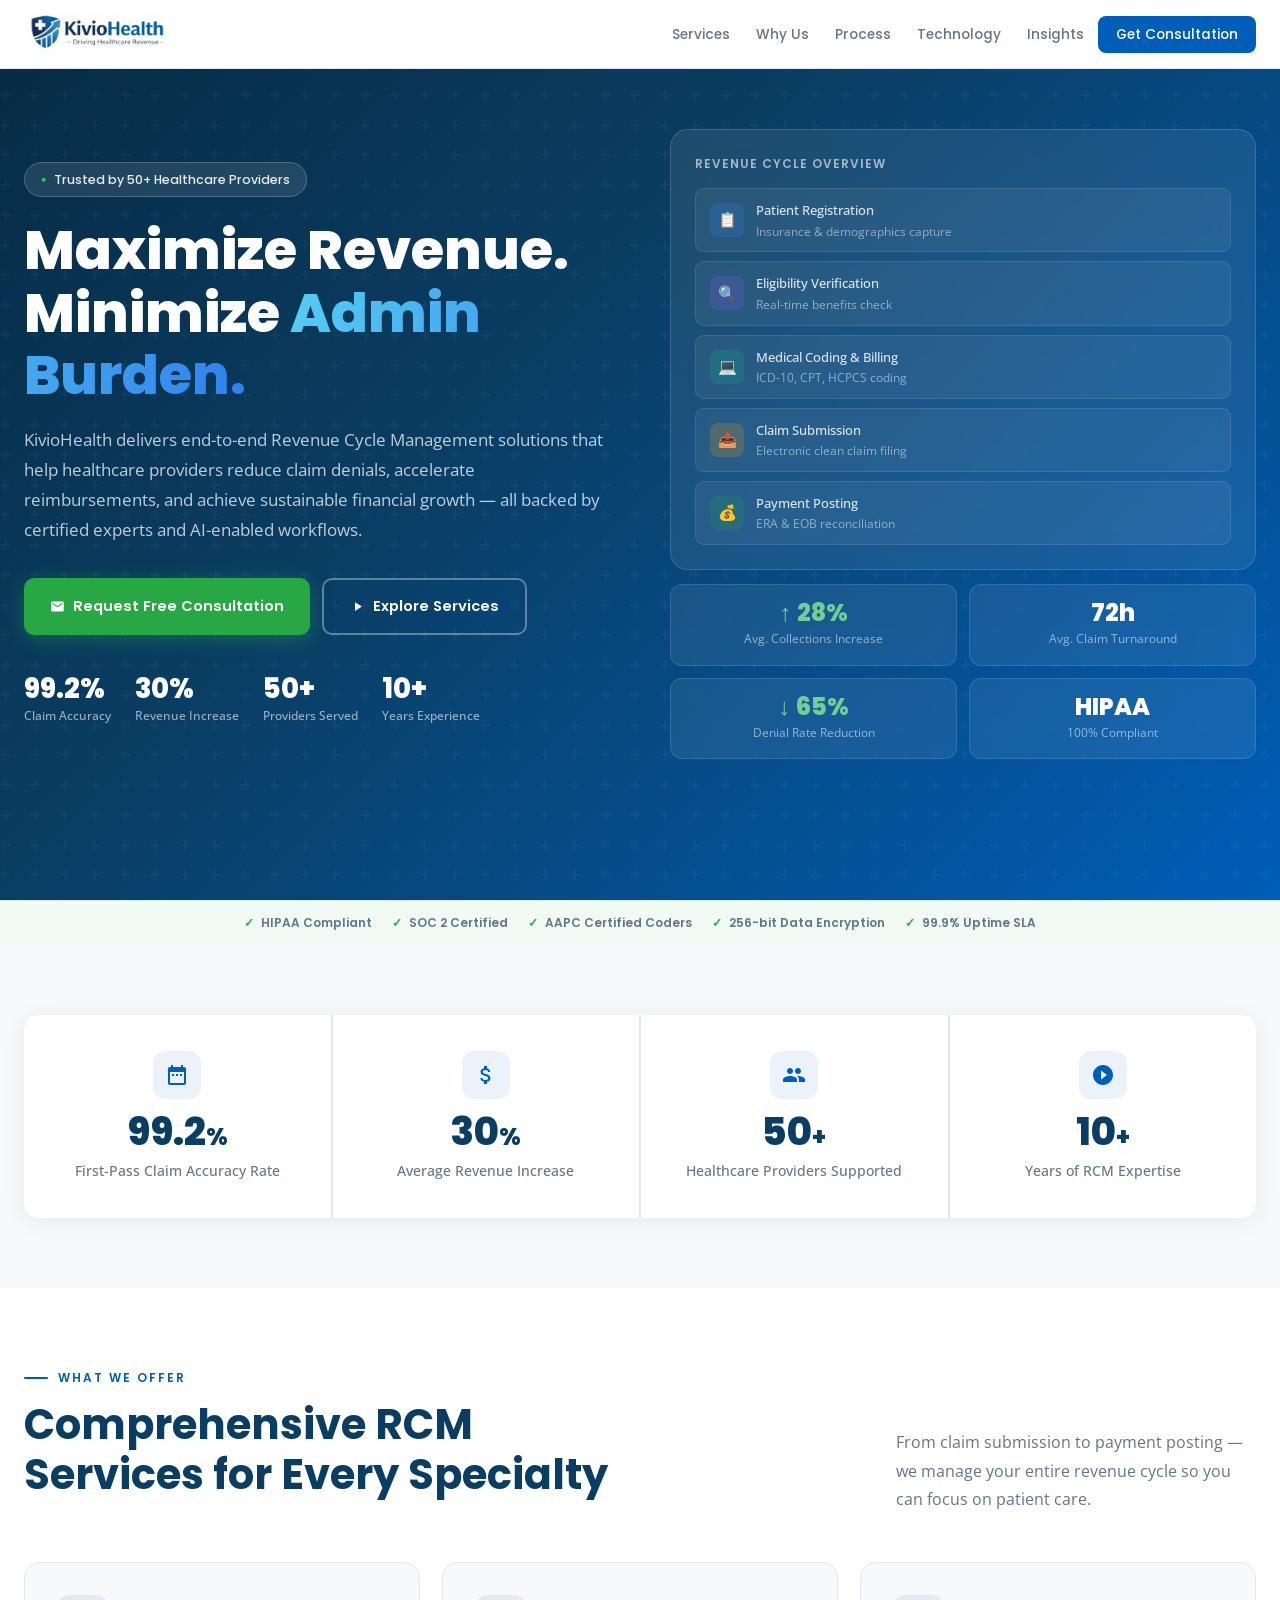
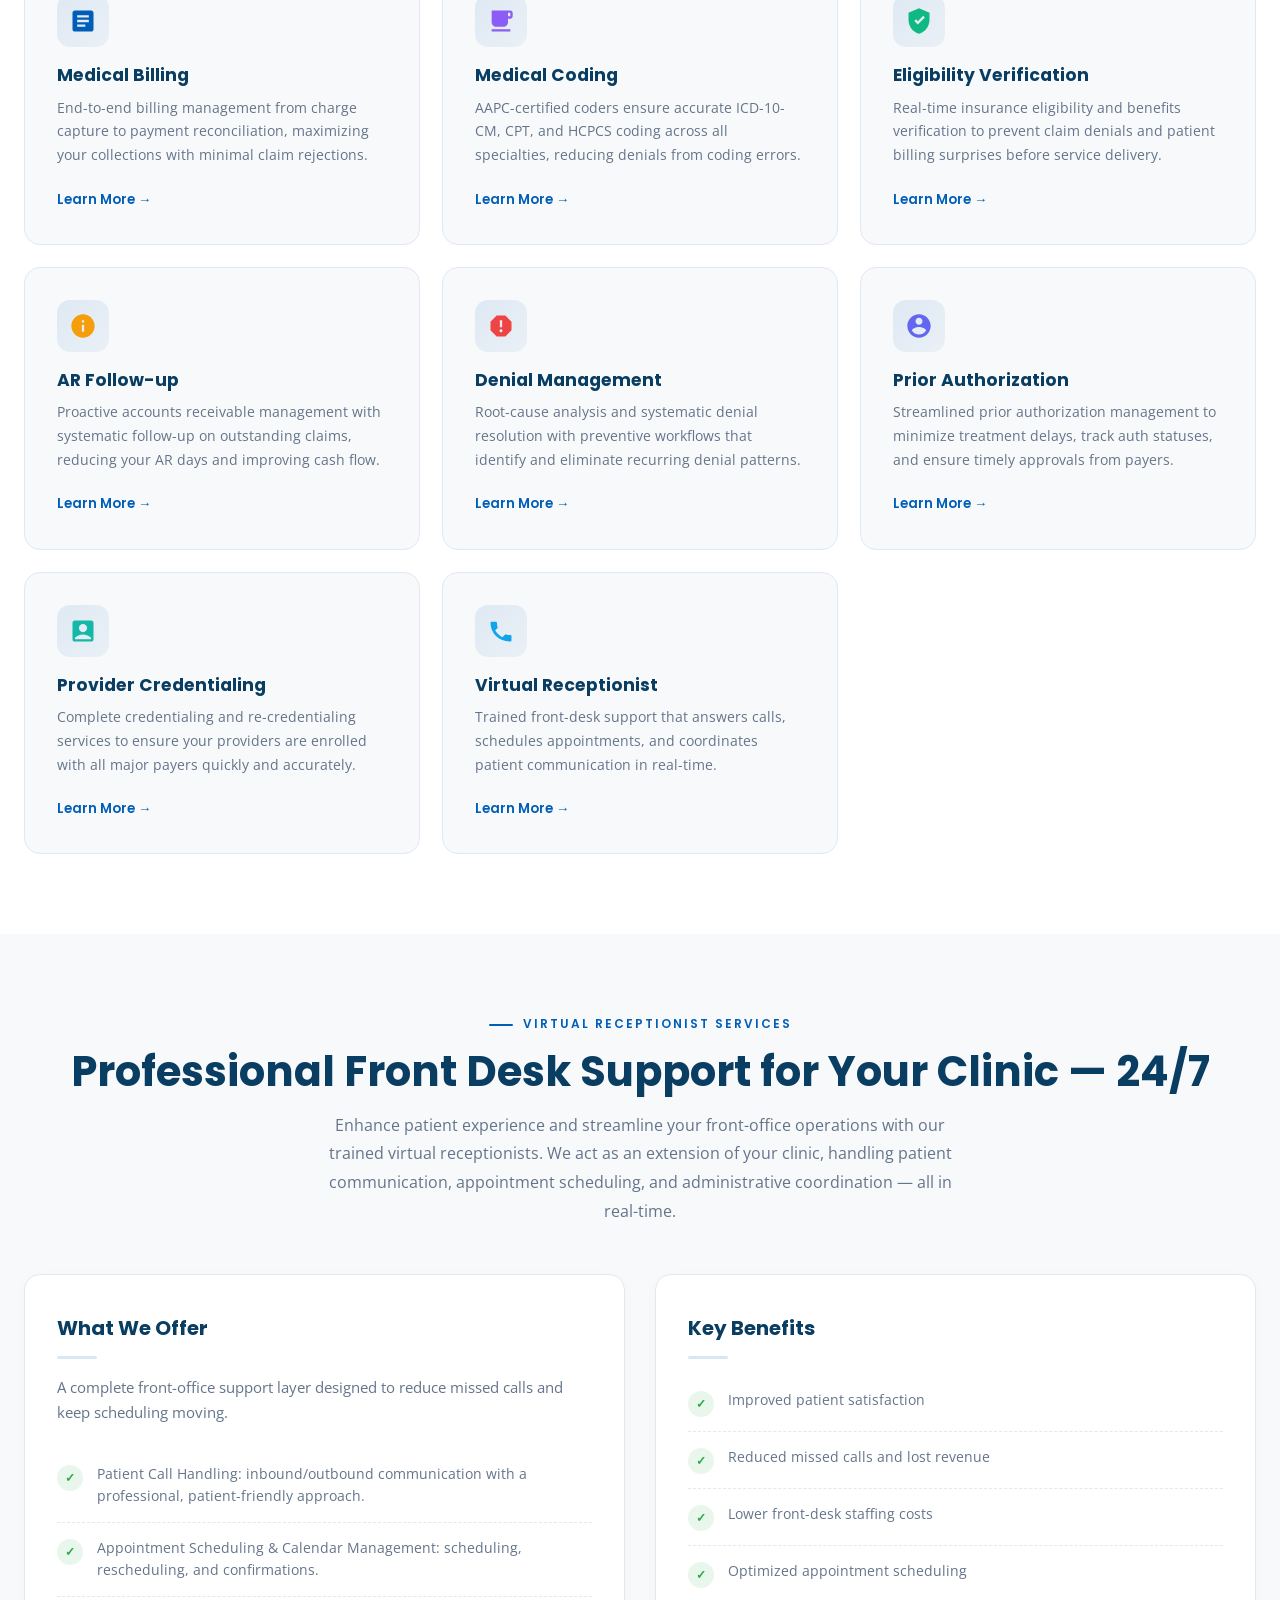
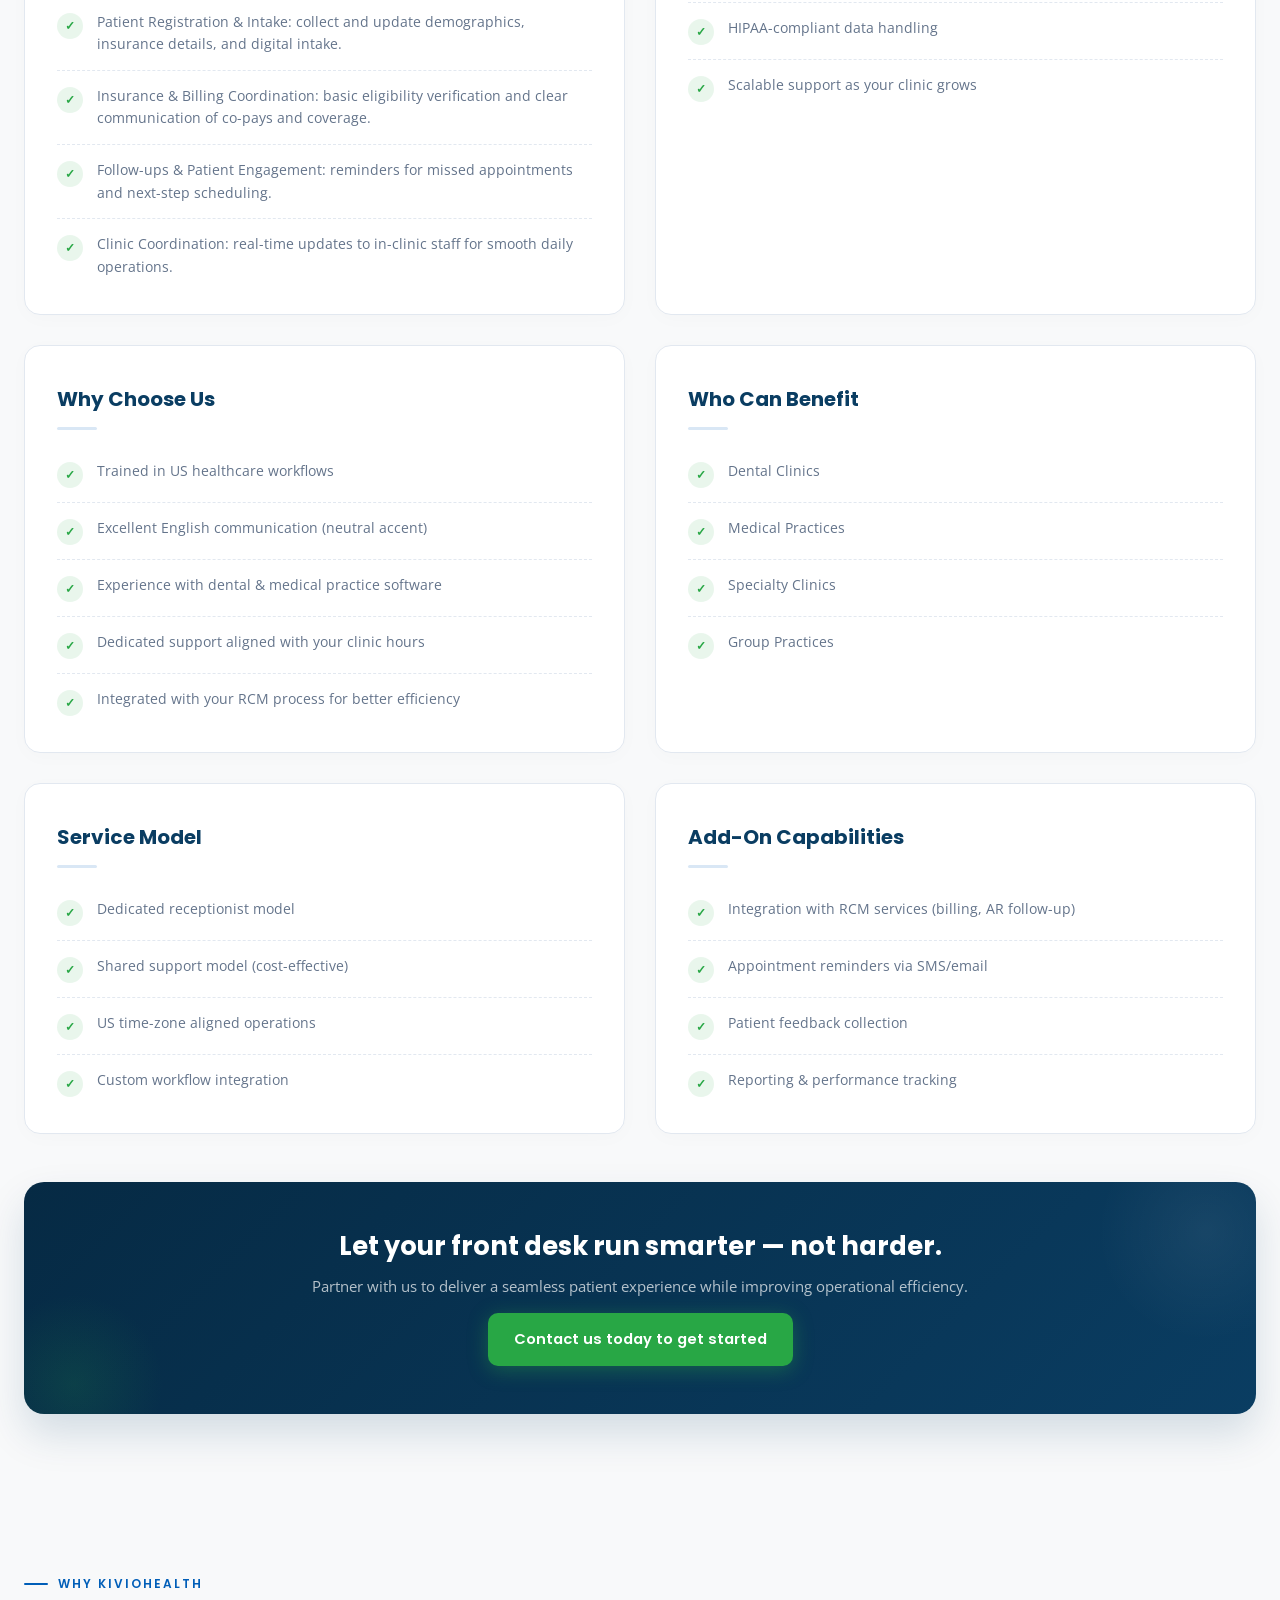
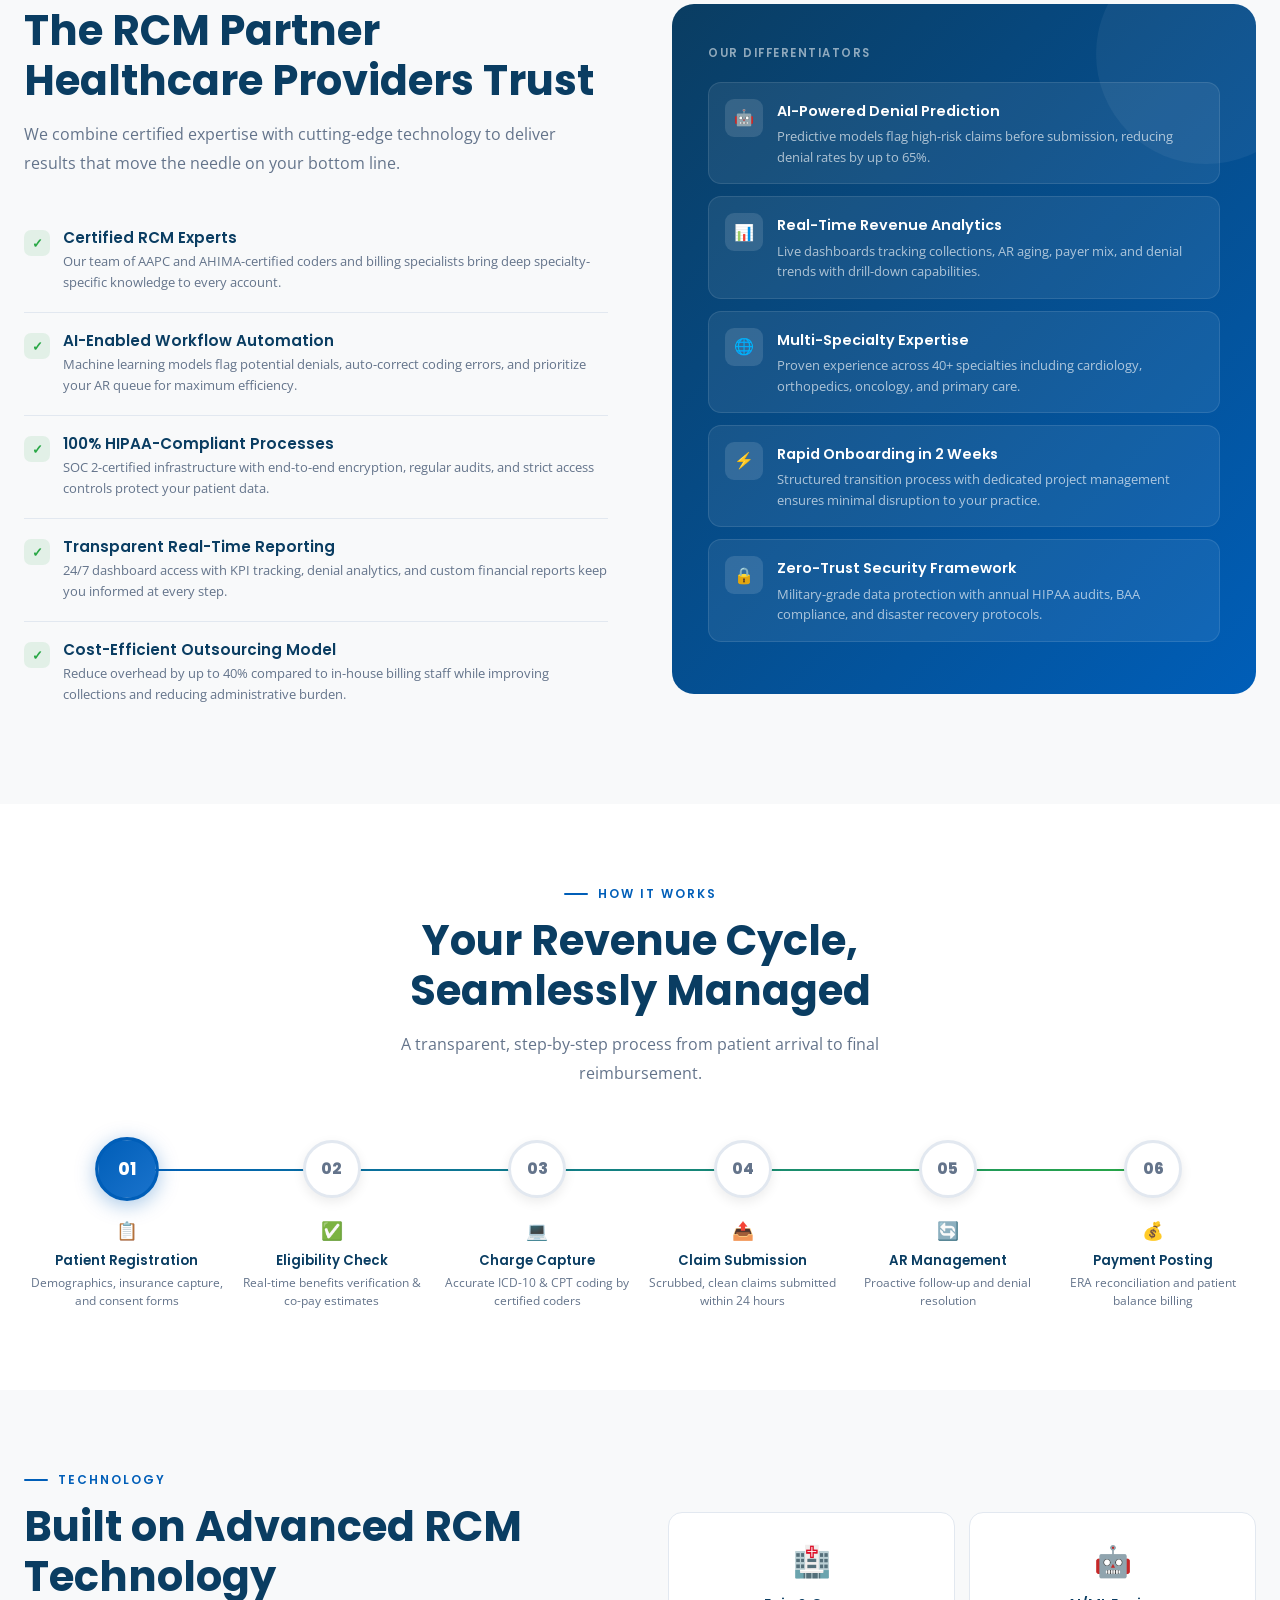
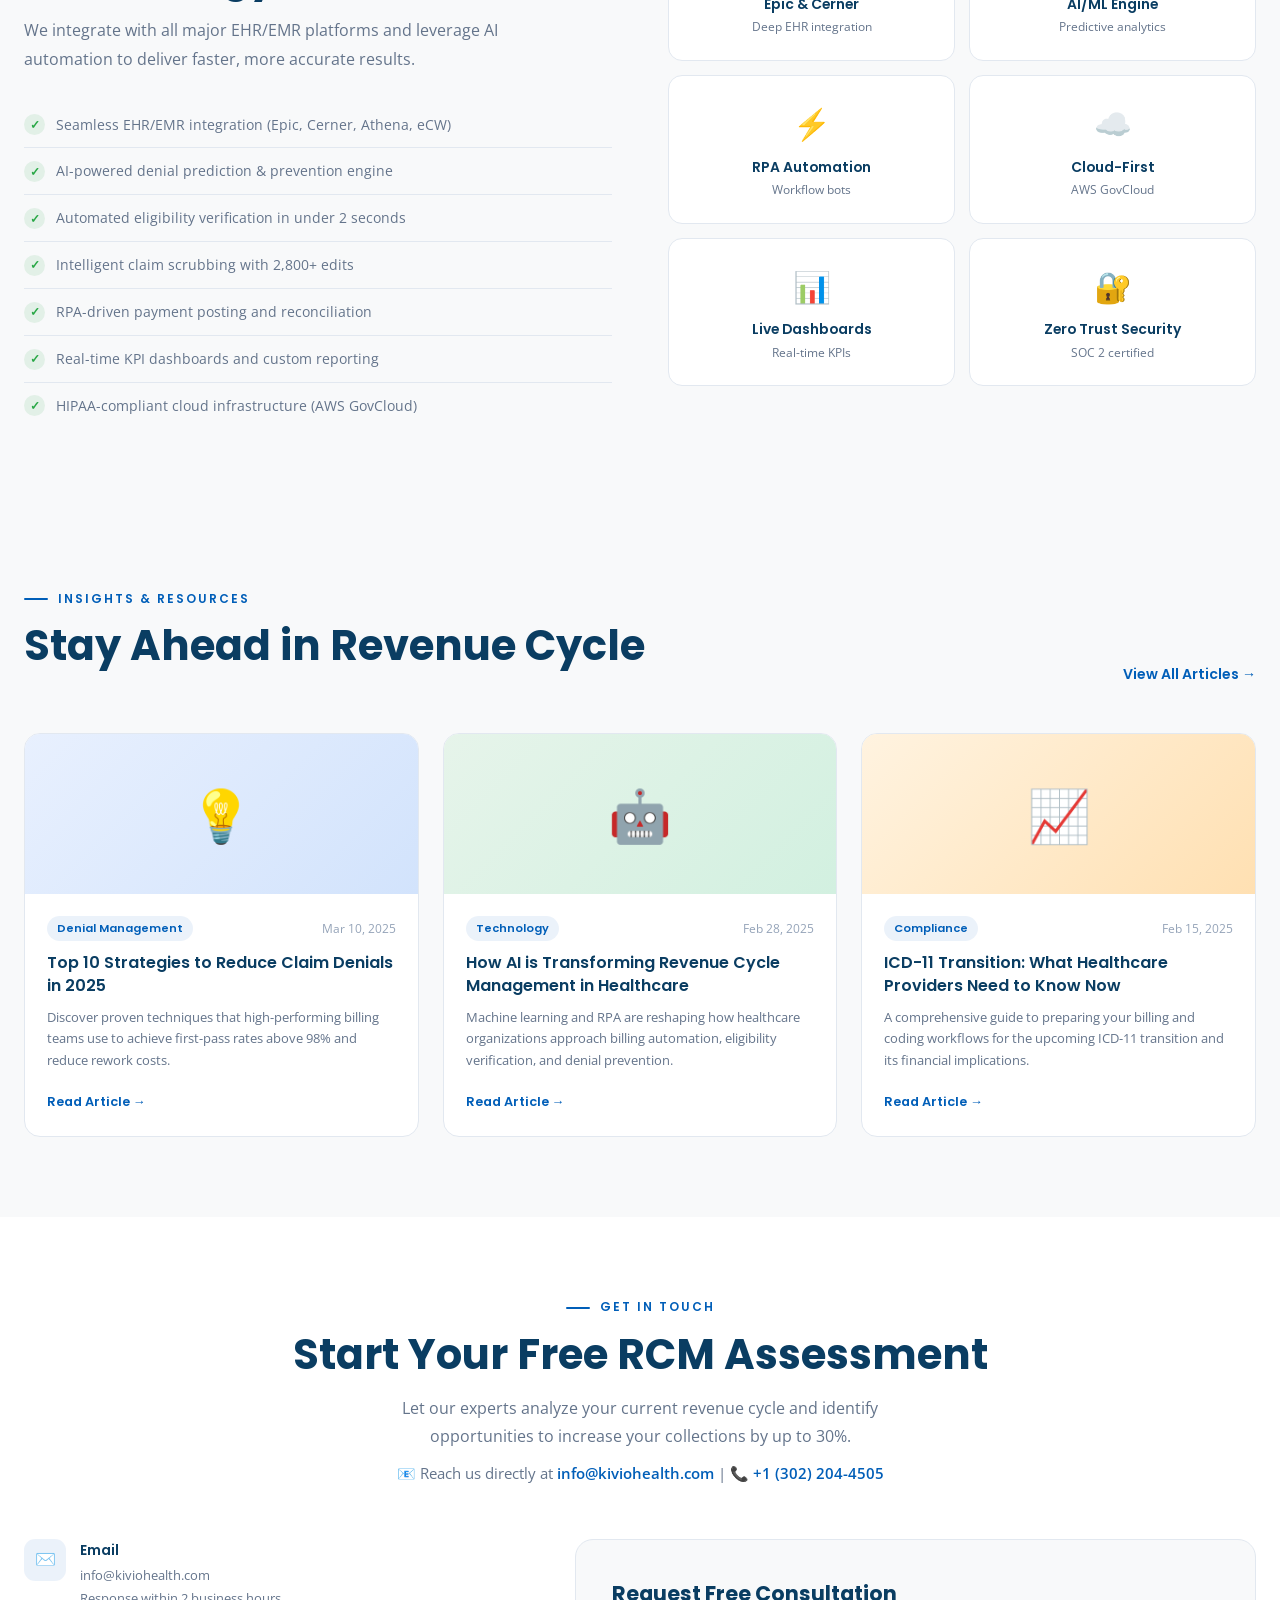
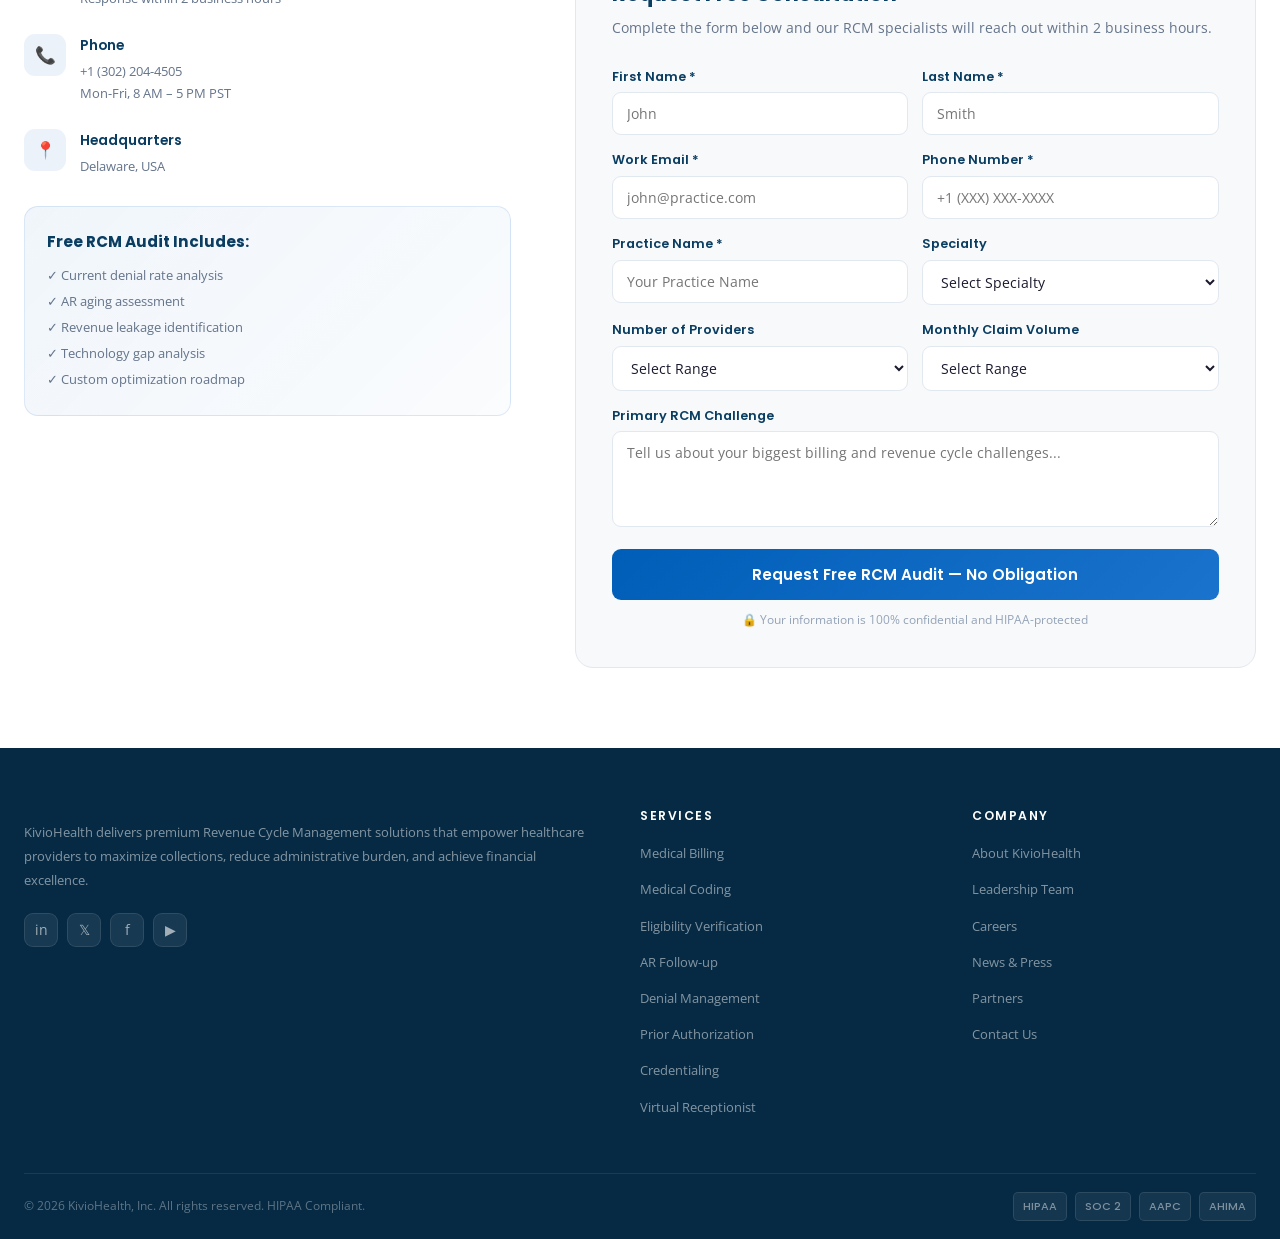
==== index.html @ ba4a99d9 "refactor: remove entire page content from index.html" ====
<!DOCTYPE html>
<html lang="en">

<head>
  <meta charset="UTF-8">
  <meta name="viewport" content="width=device-width, initial-scale=1.0">
  <title>KivioHealth — Revenue Cycle Management</title>
  <link
    href="https://fonts.googleapis.com/css2?family=Poppins:wght@300;400;500;600;700;800&family=Open+Sans:wght@300;400;500;600&display=swap"
    rel="stylesheet">
  <link rel="stylesheet" href="styles.css">


</head>

<body>


  <nav class="navbar" id="navbar" style="background-color: white;">
    <div class="nav-inner" style="background-color: white;">
      <a href="#hero" class="nav-logo">
        <span class="brand-logo-wrap">
          <img class="brand-logo" src="assets/image.png" alt="KivioHealth">
        </span>
      </a>
      <ul class="nav-links">
        <li><a href="#services">Services</a></li>
        <li><a href="#why">Why Us</a></li>
        <li><a href="#process">Process</a></li>
        <li><a href="#technology">Technology</a></li>
        <li><a href="#insights">Insights</a></li>
        <li><a href="#contact" class="nav-cta">Get Consultation</a></li>
      </ul>
      <button class="hamburger" id="hamburger" aria-label="Open menu"><span></span><span></span><span></span></button>
    </div>
  </nav>

  <!-- MOBILE NAV DRAWER -->
  <div class="mobile-nav" id="mobileNav">
    <a href="#services" onclick="closeMobileNav()">Services</a>
    <a href="#why" onclick="closeMobileNav()">Why Us</a>
    <a href="#process" onclick="closeMobileNav()">Process</a>
    <a href="#technology" onclick="closeMobileNav()">Technology</a>
    <a href="#insights" onclick="closeMobileNav()">Insights</a>
    <a href="#contact" class="mob-cta" onclick="closeMobileNav()">Get Free Consultation</a>
  </div>

  <!-- HERO -->
  <section class="hero" id="hero">
    <div class="hero-inner">
      <div class="hero-content">
        <div class="hero-badge">Trusted by 50+ Healthcare Providers</div>
        <h1>Maximize Revenue.<br>Minimize <span class="highlight">Admin Burden.</span></h1>
        <p class="hero-desc">KivioHealth delivers end-to-end Revenue Cycle Management solutions that help healthcare
          providers reduce claim denials, accelerate reimbursements, and achieve sustainable financial growth — all
          backed by certified experts and AI-enabled workflows.</p>
        <div class="hero-btns">
          <a href="#contact" class="btn-primary">
            <svg width="15" height="15" fill="white" viewBox="0 0 24 24">
              <path
                d="M20 4H4c-1.1 0-2 .9-2 2v12c0 1.1.9 2 2 2h16c1.1 0 2-.9 2-2V6c0-1.1-.9-2-2-2zm0 4l-8 5-8-5V6l8 5 8-5v2z" />
            </svg>
            Request Free Consultation
          </a>
          <a href="#services" class="btn-outline">
            <svg width="15" height="15" fill="white" viewBox="0 0 24 24">
              <path d="M8 5v14l11-7z" />
            </svg>
            Explore Services
          </a>
        </div>
        <div class="hero-stats">
          <div class="hero-stat">
            <div class="hero-stat-num">99.2%</div>
            <div class="hero-stat-label">Claim Accuracy</div>
          </div>
          <div class="hero-stat">
            <div class="hero-stat-num">30%</div>
            <div class="hero-stat-label">Revenue Increase</div>
          </div>
          <div class="hero-stat">
            <div class="hero-stat-num">50+</div>
            <div class="hero-stat-label">Providers Served</div>
          </div>
          <div class="hero-stat">
            <div class="hero-stat-num">10+</div>
            <div class="hero-stat-label">Years Experience</div>
          </div>
        </div>
      </div>
      <div class="hero-visual">
        <div class="hero-card">
          <div class="hero-card-title">Revenue Cycle Overview</div>
          <div class="rcm-steps">
            <div class="rcm-step">
              <div class="rcm-step-icon" style="background:rgba(59,130,246,.2)">📋</div>
              <div>
                <div class="rcm-step-text">Patient Registration</div>
                <div class="rcm-step-sub">Insurance & demographics capture</div>
              </div>
            </div>
            <div class="rcm-step">
              <div class="rcm-step-icon" style="background:rgba(139,92,246,.2)">🔍</div>
              <div>
                <div class="rcm-step-text">Eligibility Verification</div>
                <div class="rcm-step-sub">Real-time benefits check</div>
              </div>
            </div>
            <div class="rcm-step">
              <div class="rcm-step-icon" style="background:rgba(16,185,129,.2)">💻</div>
              <div>
                <div class="rcm-step-text">Medical Coding & Billing</div>
                <div class="rcm-step-sub">ICD-10, CPT, HCPCS coding</div>
              </div>
            </div>
            <div class="rcm-step">
              <div class="rcm-step-icon" style="background:rgba(245,158,11,.2)">📤</div>
              <div>
                <div class="rcm-step-text">Claim Submission</div>
                <div class="rcm-step-sub">Electronic clean claim filing</div>
              </div>
            </div>
            <div class="rcm-step">
              <div class="rcm-step-icon" style="background:rgba(40,167,69,.2)">💰</div>
              <div>
                <div class="rcm-step-text">Payment Posting</div>
                <div class="rcm-step-sub">ERA & EOB reconciliation</div>
              </div>
            </div>
          </div>
        </div>
        <div class="hero-metric-cards">
          <div class="hero-metric">
            <div class="hero-metric-val green">↑ 28%</div>
            <div class="hero-metric-label">Avg. Collections Increase</div>
          </div>
          <div class="hero-metric">
            <div class="hero-metric-val">72h</div>
            <div class="hero-metric-label">Avg. Claim Turnaround</div>
          </div>
          <div class="hero-metric">
            <div class="hero-metric-val green">↓ 65%</div>
            <div class="hero-metric-label">Denial Rate Reduction</div>
          </div>
          <div class="hero-metric">
            <div class="hero-metric-val">HIPAA</div>
            <div class="hero-metric-label">100% Compliant</div>
          </div>
        </div>
      </div>
    </div>
  </section>

  <!-- HIPAA BANNER -->
  <div class="hipaa-banner">
    <div class="hipaa-inner">
      <div class="hipaa-badge"><span>✓</span> HIPAA Compliant</div>
      <div class="hipaa-badge"><span>✓</span> SOC 2 Certified</div>
      <div class="hipaa-badge"><span>✓</span> AAPC Certified Coders</div>
      <div class="hipaa-badge"><span>✓</span> 256-bit Data Encryption</div>
      <div class="hipaa-badge"><span>✓</span> 99.9% Uptime SLA</div>
    </div>
  </div>

  <!-- TRUST STATS -->
  <section class="trust-section">
    <div class="container">
      <div class="trust-grid reveal">
        <div class="trust-item">
          <div class="trust-icon"><svg width="24" height="24" fill="currentColor" viewBox="0 0 24 24">
              <path
                d="M9 11H7v2h2v-2zm4 0h-2v2h2v-2zm4 0h-2v2h2v-2zm2-7h-1V2h-2v2H8V2H6v2H5c-1.11 0-1.99.9-1.99 2L3 20c0 1.1.89 2 2 2h14c1.1 0 2-.9 2-2V6c0-1.1-.9-2-2-2zm0 16H5V9h14v11z" />
            </svg></div>
          <div class="trust-num">99.2<span>%</span></div>
          <div class="trust-label">First-Pass Claim Accuracy Rate</div>
        </div>
        <div class="trust-item">
          <div class="trust-icon"><svg width="24" height="24" fill="currentColor" viewBox="0 0 24 24">
              <path
                d="M11.8 10.9c-2.27-.59-3-1.2-3-2.15 0-1.09 1.01-1.85 2.7-1.85 1.78 0 2.44.85 2.5 2.1h2.21c-.07-1.72-1.12-3.3-3.21-3.81V3h-3v2.16c-1.94.42-3.5 1.68-3.5 3.61 0 2.31 1.91 3.46 4.7 4.13 2.5.6 3 1.48 3 2.41 0 .69-.49 1.79-2.7 1.79-2.06 0-2.87-.92-2.98-2.1h-2.2c.12 2.19 1.76 3.42 3.68 3.83V21h3v-2.15c1.95-.37 3.5-1.5 3.5-3.55 0-2.84-2.43-3.81-4.7-4.4z" />
            </svg></div>
          <div class="trust-num">30<span>%</span></div>
          <div class="trust-label">Average Revenue Increase</div>
        </div>
        <div class="trust-item">
          <div class="trust-icon"><svg width="24" height="24" fill="currentColor" viewBox="0 0 24 24">
              <path
                d="M16 11c1.66 0 2.99-1.34 2.99-3S17.66 5 16 5c-1.66 0-3 1.34-3 3s1.34 3 3 3zm-8 0c1.66 0 2.99-1.34 2.99-3S9.66 5 8 5C6.34 5 5 6.34 5 8s1.34 3 3 3zm0 2c-2.33 0-7 1.17-7 3.5V19h14v-2.5c0-2.33-4.67-3.5-7-3.5zm8 0c-.29 0-.62.02-.97.05 1.16.84 1.97 1.97 1.97 3.45V19h6v-2.5c0-2.33-4.67-3.5-7-3.5z" />
            </svg></div>
          <div class="trust-num">50<span>+</span></div>
          <div class="trust-label">Healthcare Providers Supported</div>
        </div>
        <div class="trust-item">
          <div class="trust-icon"><svg width="24" height="24" fill="currentColor" viewBox="0 0 24 24">
              <path d="M12 2C6.48 2 2 6.48 2 12s4.48 10 10 10 10-4.48 10-10S17.52 2 12 2zm-2 14.5v-9l6 4.5-6 4.5z" />
            </svg></div>
          <div class="trust-num">10<span>+</span></div>
          <div class="trust-label">Years of RCM Expertise</div>
        </div>
      </div>
    </div>
  </section>

  <!-- SERVICES -->
  <section class="services-section" id="services">
    <div class="container">
      <div class="services-header">
        <div>
          <div class="section-label">What We Offer</div>
          <h2 class="section-title reveal">Comprehensive RCM<br>Services for Every Specialty</h2>
        </div>
        <p class="section-subtitle reveal" style="max-width:360px">From claim submission to payment posting — we manage
          your entire revenue cycle so you can focus on patient care.</p>
      </div>
      <div class="services-grid">
        <div class="service-card reveal">
          <div class="service-card-icon"><svg width="28" height="28" fill="#005EB8" viewBox="0 0 24 24">
              <path
                d="M19 3H5c-1.1 0-2 .9-2 2v14c0 1.1.9 2 2 2h14c1.1 0 2-.9 2-2V5c0-1.1-.9-2-2-2zm-5 14H7v-2h7v2zm3-4H7v-2h10v2zm0-4H7V7h10v2z" />
            </svg></div>
          <h3>Medical Billing</h3>
          <p>End-to-end billing management from charge capture to payment reconciliation, maximizing your collections
            with minimal claim rejections.</p><a href="#contact" class="service-link">Learn More →</a>
        </div>
        <div class="service-card reveal">
          <div class="service-card-icon"><svg width="28" height="28" fill="#8b5cf6" viewBox="0 0 24 24">
              <path
                d="M20 3H4v10c0 2.21 1.79 4 4 4h6c2.21 0 4-1.79 4-4v-3h2c1.11 0 2-.89 2-2V5c0-1.11-.89-2-2-2zm0 5h-2V5h2v3zM4 19h16v2H4z" />
            </svg></div>
          <h3>Medical Coding</h3>
          <p>AAPC-certified coders ensure accurate ICD-10-CM, CPT, and HCPCS coding across all specialties, reducing
            denials from coding errors.</p><a href="#contact" class="service-link">Learn More →</a>
        </div>
        <div class="service-card reveal">
          <div class="service-card-icon"><svg width="28" height="28" fill="#10b981" viewBox="0 0 24 24">
              <path
                d="M12 1L3 5v6c0 5.55 3.84 10.74 9 12 5.16-1.26 9-6.45 9-12V5l-9-4zm-1 14l-3-3 1.41-1.41L11 12.17l4.59-4.58L17 9l-6 6z" />
            </svg></div>
          <h3>Eligibility Verification</h3>
          <p>Real-time insurance eligibility and benefits verification to prevent claim denials and patient billing
            surprises before service delivery.</p><a href="#contact" class="service-link">Learn More →</a>
        </div>
        <div class="service-card reveal">
          <div class="service-card-icon"><svg width="28" height="28" fill="#f59e0b" viewBox="0 0 24 24">
              <path
                d="M12 2C6.48 2 2 6.48 2 12s4.48 10 10 10 10-4.48 10-10S17.52 2 12 2zm1 15h-2v-6h2v6zm0-8h-2V7h2v2z" />
            </svg></div>
          <h3>AR Follow-up</h3>
          <p>Proactive accounts receivable management with systematic follow-up on outstanding claims, reducing your AR
            days and improving cash flow.</p><a href="#contact" class="service-link">Learn More →</a>
        </div>
        <div class="service-card reveal">
          <div class="service-card-icon"><svg width="28" height="28" fill="#ef4444" viewBox="0 0 24 24">
              <path
                d="M15.73 3H8.27L3 8.27v7.46L8.27 21h7.46L21 15.73V8.27L15.73 3zM12 17.3c-.72 0-1.3-.58-1.3-1.3s.58-1.3 1.3-1.3 1.3.58 1.3 1.3-.58 1.3-1.3 1.3zm1-4.3h-2V7h2v6z" />
            </svg></div>
          <h3>Denial Management</h3>
          <p>Root-cause analysis and systematic denial resolution with preventive workflows that identify and eliminate
            recurring denial patterns.</p><a href="#contact" class="service-link">Learn More →</a>
        </div>
        <div class="service-card reveal">
          <div class="service-card-icon"><svg width="28" height="28" fill="#6366f1" viewBox="0 0 24 24">
              <path
                d="M12 2C6.48 2 2 6.48 2 12s4.48 10 10 10 10-4.48 10-10S17.52 2 12 2zm0 3c1.66 0 3 1.34 3 3s-1.34 3-3 3-3-1.34-3-3 1.34-3 3-3zm0 14.2c-2.5 0-4.71-1.28-6-3.22.03-1.99 4-3.08 6-3.08 1.99 0 5.97 1.09 6 3.08-1.29 1.94-3.5 3.22-6 3.22z" />
            </svg></div>
          <h3>Prior Authorization</h3>
          <p>Streamlined prior authorization management to minimize treatment delays, track auth statuses, and ensure
            timely approvals from payers.</p><a href="#contact" class="service-link">Learn More →</a>
        </div>
        <div class="service-card reveal">
          <div class="service-card-icon"><svg width="28" height="28" fill="#14b8a6" viewBox="0 0 24 24">
              <path
                d="M19 3H5c-1.1 0-2 .9-2 2v14c0 1.1.9 2 2 2h14c1.1 0 2-.9 2-2V5c0-1.1-.9-2-2-2zm-7 3c1.93 0 3.5 1.57 3.5 3.5S13.93 13 12 13s-3.5-1.57-3.5-3.5S10.07 6 12 6zm7 13H5v-.23c0-.62.28-1.2.76-1.58C7.47 15.82 9.64 15 12 15s4.53.82 6.24 2.19c.48.38.76.97.76 1.58V19z" />
            </svg></div>
          <h3>Provider Credentialing</h3>
          <p>Complete credentialing and re-credentialing services to ensure your providers are enrolled with all major
            payers quickly and accurately.</p><a href="#contact" class="service-link">Learn More →</a>
        </div>
        <div class="service-card reveal">
          <div class="service-card-icon"><svg width="28" height="28" fill="#0ea5e9" viewBox="0 0 24 24">
              <path
                d="M6.62 10.79a15.05 15.05 0 0 0 6.59 6.59l2.2-2.2a1 1 0 0 1 1-.24c1.12.37 2.33.57 3.59.57a1 1 0 0 1 1 1V20a1 1 0 0 1-1 1C10.07 21 3 13.93 3 5a1 1 0 0 1 1-1h3.5a1 1 0 0 1 1 1c0 1.26.2 2.47.57 3.59a1 1 0 0 1-.25 1l-2.2 2.2z" />
            </svg></div>
          <h3>Virtual Receptionist</h3>
          <p>Trained front-desk support that answers calls, schedules appointments, and coordinates patient
            communication in real-time.</p><a href="#virtual-receptionist" class="service-link">Learn More →</a>
        </div>
      </div>
    </div>
  </section>

  <!-- VIRTUAL RECEPTIONIST -->
  <section class="rx-section" id="virtual-receptionist">
    <div class="container">
      <div class="rx-header">
        <div class="section-label reveal">Virtual Receptionist Services</div>
        <h2 class="section-title reveal">Professional Front Desk Support for Your Clinic — 24/7</h2>
        <p class="section-subtitle reveal" style="max-width:640px;margin-bottom:34px">Enhance patient experience and
          streamline your front-office operations with our trained virtual receptionists. We act as an extension of your
          clinic, handling patient communication, appointment scheduling, and administrative coordination — all in
          real-time.</p>
      </div>

      <div class="rx-grid">
        <div class="rx-card reveal">
          <div class="rx-card-title">What We Offer</div>
          <div class="rx-subtle">A complete front-office support layer designed to reduce missed calls and keep
            scheduling moving.</div>
          <ul class="rx-list">
            <li><span class="rx-check">✓</span><span>Patient Call Handling: inbound/outbound communication with a
                professional, patient-friendly approach.</span></li>
            <li><span class="rx-check">✓</span><span>Appointment Scheduling &amp; Calendar Management: scheduling,
                rescheduling, and confirmations.</span></li>
            <li><span class="rx-check">✓</span><span>Patient Registration &amp; Intake: collect and update demographics,
                insurance details, and digital intake.</span></li>
            <li><span class="rx-check">✓</span><span>Insurance &amp; Billing Coordination: basic eligibility
                verification and clear communication of co-pays and coverage.</span></li>
            <li><span class="rx-check">✓</span><span>Follow-ups &amp; Patient Engagement: reminders for missed
                appointments and next-step scheduling.</span></li>
            <li><span class="rx-check">✓</span><span>Clinic Coordination: real-time updates to in-clinic staff for
                smooth daily operations.</span></li>
          </ul>
        </div>

        <div class="rx-card reveal">
          <div class="rx-card-title">Key Benefits</div>
          <ul class="rx-list">
            <li><span class="rx-check">✓</span><span>Improved patient satisfaction</span></li>
            <li><span class="rx-check">✓</span><span>Reduced missed calls and lost revenue</span></li>
            <li><span class="rx-check">✓</span><span>Lower front-desk staffing costs</span></li>
            <li><span class="rx-check">✓</span><span>Optimized appointment scheduling</span></li>
            <li><span class="rx-check">✓</span><span>HIPAA-compliant data handling</span></li>
            <li><span class="rx-check">✓</span><span>Scalable support as your clinic grows</span></li>
          </ul>
        </div>
      </div>

      <div class="rx-grid rx-grid-2">
        <div class="rx-card reveal">
          <div class="rx-card-title">Why Choose Us</div>
          <ul class="rx-list">
            <li><span class="rx-check">✓</span><span>Trained in US healthcare workflows</span></li>
            <li><span class="rx-check">✓</span><span>Excellent English communication (neutral accent)</span></li>
            <li><span class="rx-check">✓</span><span>Experience with dental &amp; medical practice software</span></li>
            <li><span class="rx-check">✓</span><span>Dedicated support aligned with your clinic hours</span></li>
            <li><span class="rx-check">✓</span><span>Integrated with your RCM process for better efficiency</span></li>
          </ul>
        </div>

        <div class="rx-card reveal">
          <div class="rx-card-title">Who Can Benefit</div>
          <ul class="rx-list">
            <li><span class="rx-check">✓</span><span>Dental Clinics</span></li>
            <li><span class="rx-check">✓</span><span>Medical Practices</span></li>
            <li><span class="rx-check">✓</span><span>Specialty Clinics</span></li>
            <li><span class="rx-check">✓</span><span>Group Practices</span></li>
          </ul>
        </div>
      </div>

      <div class="rx-grid rx-grid-2">
        <div class="rx-card reveal">
          <div class="rx-card-title">Service Model</div>
          <ul class="rx-list">
            <li><span class="rx-check">✓</span><span>Dedicated receptionist model</span></li>
            <li><span class="rx-check">✓</span><span>Shared support model (cost-effective)</span></li>
            <li><span class="rx-check">✓</span><span>US time-zone aligned operations</span></li>
            <li><span class="rx-check">✓</span><span>Custom workflow integration</span></li>
          </ul>
        </div>

        <div class="rx-card reveal">
          <div class="rx-card-title">Add-On Capabilities</div>
          <ul class="rx-list">
            <li><span class="rx-check">✓</span><span>Integration with RCM services (billing, AR follow-up)</span></li>
            <li><span class="rx-check">✓</span><span>Appointment reminders via SMS/email</span></li>
            <li><span class="rx-check">✓</span><span>Patient feedback collection</span></li>
            <li><span class="rx-check">✓</span><span>Reporting &amp; performance tracking</span></li>
          </ul>
        </div>
      </div>

      <div class="rx-cta reveal">
        <h3>Let your front desk run smarter — not harder.</h3>
        <p class="rx-subtle" style="margin:0 auto;max-width:720px">Partner with us to deliver a seamless patient
          experience while improving operational efficiency.</p>
        <a href="#contact" class="btn-primary" style="margin-top:14px">Contact us today to get started</a>
      </div>
    </div>
  </section>

  <!-- WHY CHOOSE -->
  <section class="why-section" id="why">
    <div class="container">
      <div class="why-grid">
        <div>
          <div class="section-label reveal">Why KivioHealth</div>
          <h2 class="section-title reveal">The RCM Partner Healthcare Providers Trust</h2>
          <p class="section-subtitle reveal" style="margin-bottom:32px">We combine certified expertise with cutting-edge
            technology to deliver results that move the needle on your bottom line.</p>
          <ul class="why-points">
            <li class="why-point reveal">
              <div class="why-point-check">✓</div>
              <div>
                <h4>Certified RCM Experts</h4>
                <p>Our team of AAPC and AHIMA-certified coders and billing specialists bring deep specialty-specific
                  knowledge to every account.</p>
              </div>
            </li>
            <li class="why-point reveal">
              <div class="why-point-check">✓</div>
              <div>
                <h4>AI-Enabled Workflow Automation</h4>
                <p>Machine learning models flag potential denials, auto-correct coding errors, and prioritize your AR
                  queue for maximum efficiency.</p>
              </div>
            </li>
            <li class="why-point reveal">
              <div class="why-point-check">✓</div>
              <div>
                <h4>100% HIPAA-Compliant Processes</h4>
                <p>SOC 2-certified infrastructure with end-to-end encryption, regular audits, and strict access controls
                  protect your patient data.</p>
              </div>
            </li>
            <li class="why-point reveal">
              <div class="why-point-check">✓</div>
              <div>
                <h4>Transparent Real-Time Reporting</h4>
                <p>24/7 dashboard access with KPI tracking, denial analytics, and custom financial reports keep you
                  informed at every step.</p>
              </div>
            </li>
            <li class="why-point reveal">
              <div class="why-point-check">✓</div>
              <div>
                <h4>Cost-Efficient Outsourcing Model</h4>
                <p>Reduce overhead by up to 40% compared to in-house billing staff while improving collections and
                  reducing administrative burden.</p>
              </div>
            </li>
          </ul>
        </div>
        <div class="why-visual reveal">
          <div class="why-visual-label">Our Differentiators</div>
          <div class="why-feature">
            <div class="why-feature-icon">🤖</div>
            <div>
              <div class="why-feature-title">AI-Powered Denial Prediction</div>
              <div class="why-feature-desc">Predictive models flag high-risk claims before submission, reducing denial
                rates by up to 65%.</div>
            </div>
          </div>
          <div class="why-feature">
            <div class="why-feature-icon">📊</div>
            <div>
              <div class="why-feature-title">Real-Time Revenue Analytics</div>
              <div class="why-feature-desc">Live dashboards tracking collections, AR aging, payer mix, and denial trends
                with drill-down capabilities.</div>
            </div>
          </div>
          <div class="why-feature">
            <div class="why-feature-icon">🌐</div>
            <div>
              <div class="why-feature-title">Multi-Specialty Expertise</div>
              <div class="why-feature-desc">Proven experience across 40+ specialties including cardiology, orthopedics,
                oncology, and primary care.</div>
            </div>
          </div>
          <div class="why-feature">
            <div class="why-feature-icon">⚡</div>
            <div>
              <div class="why-feature-title">Rapid Onboarding in 2 Weeks</div>
              <div class="why-feature-desc">Structured transition process with dedicated project management ensures
                minimal disruption to your practice.</div>
            </div>
          </div>
          <div class="why-feature">
            <div class="why-feature-icon">🔒</div>
            <div>
              <div class="why-feature-title">Zero-Trust Security Framework</div>
              <div class="why-feature-desc">Military-grade data protection with annual HIPAA audits, BAA compliance, and
                disaster recovery protocols.</div>
            </div>
          </div>
        </div>
      </div>
    </div>
  </section>

  <!-- PROCESS -->
  <section class="process-section" id="process">
    <div class="container">
      <div style="text-align:center;margin-bottom:16px">
        <div class="section-label" style="justify-content:center">How It Works</div>
        <h2 class="section-title reveal" style="text-align:center">Your Revenue Cycle,<br>Seamlessly Managed</h2>
        <p class="section-subtitle reveal" style="text-align:center;margin:0 auto">A transparent, step-by-step process
          from patient arrival to final reimbursement.</p>
      </div>
      <div class="process-steps reveal">
        <div class="process-step active">
          <div class="process-step-num">01</div>
          <div class="process-step-icon">📋</div>
          <h4>Patient Registration</h4>
          <p>Demographics, insurance capture, and consent forms</p>
        </div>
        <div class="process-step">
          <div class="process-step-num">02</div>
          <div class="process-step-icon">✅</div>
          <h4>Eligibility Check</h4>
          <p>Real-time benefits verification & co-pay estimates</p>
        </div>
        <div class="process-step">
          <div class="process-step-num">03</div>
          <div class="process-step-icon">💻</div>
          <h4>Charge Capture</h4>
          <p>Accurate ICD-10 & CPT coding by certified coders</p>
        </div>
        <div class="process-step">
          <div class="process-step-num">04</div>
          <div class="process-step-icon">📤</div>
          <h4>Claim Submission</h4>
          <p>Scrubbed, clean claims submitted within 24 hours</p>
        </div>
        <div class="process-step">
          <div class="process-step-num">05</div>
          <div class="process-step-icon">🔄</div>
          <h4>AR Management</h4>
          <p>Proactive follow-up and denial resolution</p>
        </div>
        <div class="process-step">
          <div class="process-step-num">06</div>
          <div class="process-step-icon">💰</div>
          <h4>Payment Posting</h4>
          <p>ERA reconciliation and patient balance billing</p>
        </div>
      </div>
    </div>
  </section>

  <!-- TECHNOLOGY -->
  <section class="tech-section" id="technology">
    <div class="container">
      <div class="tech-grid">
        <div>
          <div class="section-label reveal">Technology</div>
          <h2 class="section-title reveal">Built on Advanced RCM Technology</h2>
          <p class="section-subtitle reveal" style="margin-bottom:28px">We integrate with all major EHR/EMR platforms
            and leverage AI automation to deliver faster, more accurate results.</p>
          <ul class="tech-features reveal">
            <li class="tech-feature">Seamless EHR/EMR integration (Epic, Cerner, Athena, eCW)</li>
            <li class="tech-feature">AI-powered denial prediction & prevention engine</li>
            <li class="tech-feature">Automated eligibility verification in under 2 seconds</li>
            <li class="tech-feature">Intelligent claim scrubbing with 2,800+ edits</li>
            <li class="tech-feature">RPA-driven payment posting and reconciliation</li>
            <li class="tech-feature">Real-time KPI dashboards and custom reporting</li>
            <li class="tech-feature">HIPAA-compliant cloud infrastructure (AWS GovCloud)</li>
          </ul>
        </div>
        <div class="tech-cards reveal">
          <div class="tech-card">
            <div class="tech-card-icon">🏥</div>
            <h4>Epic & Cerner</h4>
            <p>Deep EHR integration</p>
          </div>
          <div class="tech-card">
            <div class="tech-card-icon">🤖</div>
            <h4>AI/ML Engine</h4>
            <p>Predictive analytics</p>
          </div>
          <div class="tech-card">
            <div class="tech-card-icon">⚡</div>
            <h4>RPA Automation</h4>
            <p>Workflow bots</p>
          </div>
          <div class="tech-card">
            <div class="tech-card-icon">☁️</div>
            <h4>Cloud-First</h4>
            <p>AWS GovCloud</p>
          </div>
          <div class="tech-card">
            <div class="tech-card-icon">📊</div>
            <h4>Live Dashboards</h4>
            <p>Real-time KPIs</p>
          </div>
          <div class="tech-card">
            <div class="tech-card-icon">🔐</div>
            <h4>Zero Trust Security</h4>
            <p>SOC 2 certified</p>
          </div>
        </div>
      </div>
    </div>
  </section>

  <!-- INSIGHTS -->
  <section class="insights-section" id="insights">
    <div class="container">
      <div class="insights-header">
        <div>
          <div class="section-label reveal">Insights & Resources</div>
          <h2 class="section-title reveal">Stay Ahead in Revenue Cycle</h2>
        </div>
        <button class="service-link reveal" style="font-size:.88rem;white-space:nowrap"
          onclick="alert('More articles coming soon. Stay tuned!')">View All Articles →</button>
      </div>
      <div class="insights-grid">
        <div class="insight-card reveal">
          <div class="insight-img insight-img-1">💡</div>
          <div class="insight-body">
            <div class="insight-meta"><span class="insight-tag">Denial Management</span><span class="insight-date">Mar
                10, 2025</span></div>
            <h3 class="insight-title">Top 10 Strategies to Reduce Claim Denials in 2025</h3>
            <p class="insight-excerpt">Discover proven techniques that high-performing billing teams use to achieve
              first-pass rates above 98% and reduce rework costs.</p><button class="read-more"
              onclick="openArticle(0)">Read Article →</button>
          </div>
        </div>
        <div class="insight-card reveal">
          <div class="insight-img insight-img-2">🤖</div>
          <div class="insight-body">
            <div class="insight-meta"><span class="insight-tag">Technology</span><span class="insight-date">Feb 28,
                2025</span></div>
            <h3 class="insight-title">How AI is Transforming Revenue Cycle Management in Healthcare</h3>
            <p class="insight-excerpt">Machine learning and RPA are reshaping how healthcare organizations approach
              billing automation, eligibility verification, and denial prevention.</p><button class="read-more"
              onclick="openArticle(1)">Read Article →</button>
          </div>
        </div>
        <div class="insight-card reveal">
          <div class="insight-img insight-img-3">📈</div>
          <div class="insight-body">
            <div class="insight-meta"><span class="insight-tag">Compliance</span><span class="insight-date">Feb 15,
                2025</span></div>
            <h3 class="insight-title">ICD-11 Transition: What Healthcare Providers Need to Know Now</h3>
            <p class="insight-excerpt">A comprehensive guide to preparing your billing and coding workflows for the
              upcoming ICD-11 transition and its financial implications.</p><button class="read-more"
              onclick="openArticle(2)">Read Article →</button>
          </div>
        </div>
      </div>
    </div>
  </section>

  <!-- ARTICLE MODAL -->
  <div id="articleOverlay" class="article-overlay" onclick="closeArticleOutside(event)">
    <div class="article-modal">
      <div class="article-modal-header">
        <button class="article-close" onclick="closeArticle()">✕</button>
        <div class="article-tag-badge" id="articleTag"></div>
        <div class="article-date-line" id="articleDate"></div>
        <h2 class="article-title-text" id="articleTitle"></h2>
      </div>
      <div class="article-body-content" id="articleBody"></div>
      <div class="article-footer-area"><button class="btn-back-article" onclick="closeArticle()">← Back to
          Insights</button></div>
    </div>
  </div>

  <!-- CONTACT -->
  <section class="contact-section" id="contact">
    <div class="container">
      <div class="contact-heading">
        <div class="section-label" style="justify-content:center">Get In Touch</div>
        <h2 class="section-title reveal" style="text-align:center">Start Your Free RCM Assessment</h2>
        <p class="section-subtitle reveal" style="text-align:center;margin:0 auto">Let our experts analyze your current
          revenue cycle and identify opportunities to increase your collections by up to 30%.</p>
        <p class="contact-email-line reveal">📧 Reach us directly at <a
            href="mailto:info@kiviohealth.com">info@kiviohealth.com</a> | 📞 <a href="tel:+13022044505">+1 (302)
            204-4505</a></p>
      </div>
      <div class="contact-grid">
        <div class="contact-info reveal">
          <div class="contact-item">
            <div class="contact-icon">✉️</div>
            <div>
              <div class="contact-item-title">Email</div>
              <div class="contact-item-val"><a href="mailto:info@kiviohealth.com">info@kiviohealth.com</a></div>
              <div class="contact-item-val">Response within 2 business hours</div>
            </div>
          </div>
          <div class="contact-item">
            <div class="contact-icon">📞</div>
            <div>
              <div class="contact-item-title">Phone</div>
              <div class="contact-item-val"><a href="tel:+13022044505">+1 (302) 204-4505</a></div>
              <div class="contact-item-val">Mon-Fri, 8 AM – 5 PM PST</div>
            </div>
          </div>
          <div class="contact-item">
            <div class="contact-icon">📍</div>
            <div>
              <div class="contact-item-title">Headquarters</div>
              <div class="contact-item-val">Delaware, USA</div>
            </div>
          </div>
          <div class="audit-box">
            <div class="audit-box-title">Free RCM Audit Includes:</div>
            <ul>
              <li>✓ Current denial rate analysis</li>
              <li>✓ AR aging assessment</li>
              <li>✓ Revenue leakage identification</li>
              <li>✓ Technology gap analysis</li>
              <li>✓ Custom optimization roadmap</li>
            </ul>
          </div>
        </div>
        <div class="contact-form reveal">
          <div class="form-title">Request Free Consultation</div>
          <div class="form-subtitle">Complete the form below and our RCM specialists will reach out within 2 business
            hours.</div>
          <form id="rcmForm" action="https://formsubmit.co/info@kiviohealth.com" method="POST">
            <!-- _next: used if JS is off (normal POST → redirect back instead of FormSubmit’s thanks page) -->
            <input type="hidden" name="_next" value="https://kiviohealth.com/?submitted=1#contact">
            <input type="hidden" name="_captcha" value="false">
            <input type="hidden" name="_subject" value="Free RCM Audit Request (KivioHealth)">

            <div class="form-row">
              <div class="form-group"><label>First Name *</label><input id="rcmFirstName" name="firstName" type="text"
                  placeholder="John" required></div>
              <div class="form-group"><label>Last Name *</label><input id="rcmLastName" name="lastName" type="text"
                  placeholder="Smith" required></div>
            </div>
            <div class="form-row">
              <div class="form-group"><label>Work Email *</label><input id="rcmEmail" name="email" type="email"
                  placeholder="john@practice.com" required></div>
              <div class="form-group"><label>Phone Number *</label><input id="rcmPhone" name="phone" type="tel"
                  placeholder="+1 (XXX) XXX-XXXX" required></div>
            </div>
            <div class="form-row">
              <div class="form-group"><label>Practice Name *</label><input id="rcmPractice" name="practice" type="text"
                  placeholder="Your Practice Name" required></div>
              <div class="form-group"><label>Specialty</label><select id="rcmSpecialty" name="specialty">
                  <option value="">Select Specialty</option>
                  <option>Cardiology</option>
                  <option>Orthopedics</option>
                  <option>Primary Care</option>
                  <option>Oncology</option>
                  <option>Neurology</option>
                  <option>Radiology</option>
                  <option>Pediatrics</option>
                  <option>Other</option>
                </select></div>
            </div>
            <div class="form-row">
              <div class="form-group"><label>Number of Providers</label><select id="rcmProviders" name="providers">
                  <option value="">Select Range</option>
                  <option>1–5 Providers</option>
                  <option>6–20 Providers</option>
                  <option>21–50 Providers</option>
                  <option>51–100 Providers</option>
                  <option>100+ Providers</option>
                </select></div>
              <div class="form-group"><label>Monthly Claim Volume</label><select id="rcmClaimVol" name="claimVol">
                  <option value="">Select Range</option>
                  <option>Under 500</option>
                  <option>500 – 2,000</option>
                  <option>2,000 – 10,000</option>
                  <option>10,000+</option>
                </select></div>
            </div>
            <div class="form-group"><label>Primary RCM Challenge</label><textarea id="rcmChallenge" name="challenge"
                placeholder="Tell us about your biggest billing and revenue cycle challenges..."></textarea></div>

            <button class="form-submit" id="submitBtn" type="submit">Request Free RCM Audit — No Obligation</button>
            <p class="form-privacy">🔒 Your information is 100% confidential and HIPAA-protected</p>
            <div class="form-loader" id="formLoader">
              <div class="form-loader-spin"></div>
              <div class="form-loader-text">Sending your request…</div>
              <div class="form-loader-sub">Please wait a moment</div>
            </div>
          </form>
        </div>
      </div>
    </div>
  </section>

  <!-- FOOTER -->
  <footer>
    <div class="container">
      <div class="footer-grid">
        <div>
          <a href="#hero" class="footer-logo">
            <!-- <span class="brand-logo-wrap">
            <img class="brand-logo brand-logo--footer" src="assets/image.png" alt="KivioHealth">
          </span> -->
          </a>
          <p class="footer-desc">KivioHealth delivers premium Revenue Cycle Management solutions that empower healthcare
            providers to maximize collections, reduce administrative burden, and achieve financial excellence.</p>
          <div class="footer-social">
            <a class="social-btn" href="#">in</a><a class="social-btn" href="#">𝕏</a><a class="social-btn"
              href="#">f</a><a class="social-btn" href="#">▶</a>
          </div>
        </div>
        <div class="footer-col">
          <h5>Services</h5>
          <ul>
            <li><a href="#services">Medical Billing</a></li>
            <li><a href="#services">Medical Coding</a></li>
            <li><a href="#services">Eligibility Verification</a></li>
            <li><a href="#services">AR Follow-up</a></li>
            <li><a href="#services">Denial Management</a></li>
            <li><a href="#services">Prior Authorization</a></li>
            <li><a href="#services">Credentialing</a></li>
            <li><a href="#virtual-receptionist">Virtual Receptionist</a></li>
          </ul>
        </div>
        <div class="footer-col">
          <h5>Company</h5>
          <ul>
            <li><a href="#">About KivioHealth</a></li>
            <li><a href="#">Leadership Team</a></li>
            <li><a href="#">Careers</a></li>
            <li><a href="#">News & Press</a></li>
            <li><a href="#">Partners</a></li>
            <li><a href="#contact">Contact Us</a></li>
          </ul>
        </div>
      </div>
      <div class="footer-bottom">
        <p>© 2026 KivioHealth, Inc. All rights reserved. HIPAA Compliant.</p>
        <div class="footer-badges"><span class="footer-badge">HIPAA</span><span class="footer-badge">SOC 2</span><span
            class="footer-badge">AAPC</span><span class="footer-badge">AHIMA</span></div>
      </div>
    </div>
  </footer>

  <button class="scroll-top" id="scrollTop" onclick="window.scrollTo({top:0,behavior:'smooth'})">↑</button>

  <script src="script.js"></script>


</body>

</html>
---- styles.css ----
:root{--primary:#005EB8;--primary-light:#1a73cc;--navy:#0A3D62;--navy-deep:#062a44;--accent:#28A745;--accent-light:#34c759;--bg:#fff;--bg-light:#F8F9FA;--text:#1a1a2e;--text-muted:#64748b;--text-light:#94a3b8;--border:#e2e8f0;--shadow:0 4px 24px rgba(0,0,0,.07);--shadow-hover:0 12px 40px rgba(0,94,184,.14)}
*,*::before,*::after{box-sizing:border-box;margin:0;padding:0}
html{scroll-behavior:smooth}
body{font-family:'Open Sans',sans-serif;color:var(--text);background:var(--bg);overflow-x:hidden;line-height:1.7}
h1,h2,h3,h4,h5{font-family:'Poppins',sans-serif;line-height:1.25}
a{text-decoration:none}
.container{max-width:1280px;margin:0 auto;padding:0 24px}
section{padding:80px 0}
.section-label{font-family:'Poppins',sans-serif;font-size:.75rem;font-weight:600;color:var(--primary);text-transform:uppercase;letter-spacing:2px;display:flex;align-items:center;gap:10px;margin-bottom:12px}
.section-label::before{content:'';width:24px;height:2px;background:var(--primary);border-radius:2px;flex-shrink:0}
.section-title{font-size:clamp(1.6rem,3.5vw,2.6rem);font-weight:700;color:var(--navy);line-height:1.2;margin-bottom:14px}
.section-subtitle{font-size:1rem;color:var(--text-muted);max-width:560px;line-height:1.8}
.btn-primary{background:var(--accent);color:#fff;padding:14px 26px;border-radius:10px;font-family:'Poppins',sans-serif;font-weight:600;font-size:.92rem;border:none;cursor:pointer;display:inline-flex;align-items:center;gap:8px;transition:all .25s;box-shadow:0 4px 20px rgba(40,167,69,.4)}
.btn-primary:hover{transform:translateY(-2px);box-shadow:0 8px 30px rgba(40,167,69,.5);background:var(--accent-light)}
.btn-outline{background:transparent;color:#fff;padding:14px 26px;border-radius:10px;font-family:'Poppins',sans-serif;font-weight:600;font-size:.92rem;border:2px solid rgba(255,255,255,.35);cursor:pointer;display:inline-flex;align-items:center;gap:8px;transition:all .25s}
.btn-outline:hover{background:rgba(255,255,255,.1);border-color:rgba(255,255,255,.7);transform:translateY(-2px)}
.service-link{font-family:'Poppins',sans-serif;font-size:.83rem;font-weight:600;color:var(--primary);display:inline-flex;align-items:center;gap:6px;transition:gap .2s;background:none;border:none;cursor:pointer;padding:0}
.service-link:hover{gap:10px}
.reveal{opacity:0;transform:translateY(28px);transition:opacity .7s ease,transform .7s ease}
.reveal.visible{opacity:1;transform:translateY(0)}
@keyframes fadeInDown{from{opacity:0;transform:translateY(-20px)}to{opacity:1;transform:translateY(0)}}
@keyframes fadeInUp{from{opacity:0;transform:translateY(30px)}to{opacity:1;transform:translateY(0)}}
@keyframes fadeInRight{from{opacity:0;transform:translateX(40px)}to{opacity:1;transform:translateX(0)}}
@keyframes spin{to{transform:rotate(360deg)}}

/* NAVBAR */
.navbar{position:fixed;top:0;left:0;right:0;z-index:1000;background:rgba(255,255,255,.97);backdrop-filter:blur(12px);border-bottom:1px solid var(--border);transition:box-shadow .3s}
.navbar.scrolled{box-shadow:0 4px 24px rgba(0,0,0,.1)}
.nav-inner{max-width:1280px;margin:0 auto;padding:0 24px;display:flex;align-items:center;justify-content:space-between;height:68px}
.nav-logo{display:flex;align-items:center;gap:10px}
.nav-logo-icon{width:36px;height:36px;background:linear-gradient(135deg,var(--primary),var(--navy));border-radius:9px;display:flex;align-items:center;justify-content:center;flex-shrink:0}
.nav-logo-icon svg{width:20px;height:20px;fill:#fff}
.nav-logo-text{font-family:'Poppins',sans-serif;font-weight:700;font-size:1.2rem;color:var(--navy)}
.nav-logo-text span{color:var(--primary)}
.brand-logo-wrap{display:inline-flex;align-items:center;justify-content:center;background:transparent;border:none;border-radius:0;padding:0;box-shadow:none}
.brand-logo{display:block;height:44px;width:auto}
.brand-logo--footer{height:40px}
.nav-links{display:flex;align-items:center;gap:2px;list-style:none}
.nav-links a{color:var(--text-muted);font-size:.85rem;font-weight:500;padding:8px 12px;border-radius:8px;transition:all .2s;font-family:'Poppins',sans-serif}
.nav-links a:hover{color:var(--primary);background:rgba(0,94,184,.06)}
.nav-cta{background:var(--primary)!important;color:#fff!important;padding:9px 18px!important;border-radius:8px!important}
.nav-cta:hover{background:var(--primary-light)!important;transform:translateY(-1px);box-shadow:0 4px 14px rgba(0,94,184,.3)!important}
.hamburger{display:none;flex-direction:column;gap:5px;background:none;border:none;cursor:pointer;padding:6px;border-radius:8px}
.hamburger span{display:block;width:22px;height:2px;background:var(--navy);border-radius:2px;transition:all .3s}
.hamburger.open span:nth-child(1){transform:translateY(7px) rotate(45deg)}
.hamburger.open span:nth-child(2){opacity:0;transform:scaleX(0)}
.hamburger.open span:nth-child(3){transform:translateY(-7px) rotate(-45deg)}
.mobile-nav{display:none;position:fixed;top:68px;left:0;right:0;background:#fff;border-bottom:1px solid var(--border);box-shadow:0 8px 24px rgba(0,0,0,.1);z-index:999;padding:12px 16px;flex-direction:column;gap:4px}
.mobile-nav.open{display:flex}
.mobile-nav a{color:var(--text-muted);font-family:'Poppins',sans-serif;font-size:.9rem;font-weight:500;padding:12px 16px;border-radius:10px;transition:all .2s;display:block}
.mobile-nav a:hover{color:var(--primary);background:rgba(0,94,184,.05)}
.mobile-nav .mob-cta{background:var(--primary);color:#fff!important;text-align:center;margin-top:6px;border-radius:10px}

/* HERO */
.hero{min-height:100vh;background:linear-gradient(135deg,var(--navy-deep) 0%,var(--navy) 40%,var(--primary) 100%);display:flex;align-items:center;position:relative;overflow:hidden;padding-top:68px}
.hero::before{content:'';position:absolute;inset:0;background:url("data:image/svg+xml,%3Csvg width='60' height='60' viewBox='0 0 60 60' xmlns='http://www.w3.org/2000/svg'%3E%3Cg fill='none'%3E%3Cg fill='%23fff' fill-opacity='.03'%3E%3Cpath d='M36 34v-4h-2v4h-4v2h4v4h2v-4h4v-2h-4zm0-30V0h-2v4h-4v2h4v4h2V6h4V4h-4zM6 34v-4H4v4H0v2h4v4h2v-4h4v-2H6zM6 4V0H4v4H0v2h4v4h2V6h4V4H6z'/%3E%3C/g%3E%3C/g%3E%3C/svg%3E")}
.hero-inner{max-width:1280px;margin:0 auto;padding:60px 24px;display:grid;grid-template-columns:1fr 1fr;gap:60px;align-items:center;position:relative;z-index:1;width:100%}
.hero-badge{display:inline-flex;align-items:center;gap:8px;background:rgba(255,255,255,.1);border:1px solid rgba(255,255,255,.2);color:rgba(255,255,255,.9);padding:6px 16px;border-radius:100px;font-size:.78rem;font-weight:500;font-family:'Poppins',sans-serif;margin-bottom:22px;backdrop-filter:blur(8px);animation:fadeInDown .8s ease both}
.hero-badge::before{content:'●';color:var(--accent-light);font-size:.55rem}
.hero h1{font-size:clamp(2rem,4.5vw,3.4rem);font-weight:800;color:#fff;margin-bottom:18px;line-height:1.15;animation:fadeInUp .8s .1s ease both}
.highlight{background:linear-gradient(90deg,#56ccf2,#2f80ed);-webkit-background-clip:text;-webkit-text-fill-color:transparent}
.hero-desc{color:rgba(255,255,255,.75);font-size:1.05rem;line-height:1.8;margin-bottom:32px;animation:fadeInUp .8s .2s ease both}
.hero-btns{display:flex;gap:12px;flex-wrap:wrap;animation:fadeInUp .8s .3s ease both}
.hero-stats{display:flex;gap:24px;margin-top:40px;animation:fadeInUp .8s .4s ease both;flex-wrap:wrap}
.hero-stat-num{font-family:'Poppins',sans-serif;font-size:1.7rem;font-weight:800;color:#fff;line-height:1}
.hero-stat-label{font-size:.78rem;color:rgba(255,255,255,.6);font-weight:500;margin-top:3px}
.hero-visual{animation:fadeInRight .9s .2s ease both}
.hero-card{background:rgba(255,255,255,.08);border:1px solid rgba(255,255,255,.15);border-radius:18px;padding:24px;backdrop-filter:blur(16px);margin-bottom:14px}
.hero-card-title{font-family:'Poppins',sans-serif;font-size:.75rem;font-weight:600;color:rgba(255,255,255,.6);text-transform:uppercase;letter-spacing:1px;margin-bottom:14px}
.rcm-steps{display:flex;flex-direction:column;gap:9px}
.rcm-step{display:flex;align-items:center;gap:12px;background:rgba(255,255,255,.06);border-radius:9px;padding:10px 14px;border:1px solid rgba(255,255,255,.1);transition:all .3s}
.rcm-step:hover{background:rgba(255,255,255,.12);transform:translateX(4px)}
.rcm-step-icon{width:34px;height:34px;border-radius:8px;display:flex;align-items:center;justify-content:center;font-size:.95rem;flex-shrink:0}
.rcm-step-text{font-size:.83rem;color:rgba(255,255,255,.85);font-weight:500}
.rcm-step-sub{font-size:.72rem;color:rgba(255,255,255,.5)}
.hero-metric-cards{display:grid;grid-template-columns:1fr 1fr;gap:12px}
.hero-metric{background:rgba(255,255,255,.08);border:1px solid rgba(255,255,255,.12);border-radius:12px;padding:16px;backdrop-filter:blur(8px);text-align:center}
.hero-metric-val{font-family:'Poppins',sans-serif;font-size:1.5rem;font-weight:800;color:#fff;line-height:1}
.hero-metric-val.green{color:#6fcf97}
.hero-metric-label{font-size:.72rem;color:rgba(255,255,255,.55);margin-top:4px}

/* HIPAA */
.hipaa-banner{background:rgba(40,167,69,.06);border-top:1px solid rgba(40,167,69,.15);padding:12px 0}
.hipaa-inner{max-width:1280px;margin:0 auto;padding:0 24px;display:flex;align-items:center;justify-content:center;gap:20px;flex-wrap:wrap}
.hipaa-badge{display:flex;align-items:center;gap:7px;font-family:'Poppins',sans-serif;font-size:.75rem;font-weight:600;color:var(--text-muted)}
.hipaa-badge span{color:var(--accent)}

/* TRUST */
.trust-section{background:var(--bg-light);padding:70px 0}
.trust-grid{display:grid;grid-template-columns:repeat(4,1fr);gap:2px;background:var(--border);border-radius:14px;overflow:hidden;box-shadow:var(--shadow)}
.trust-item{background:#fff;padding:36px 24px;text-align:center;transition:all .3s;cursor:default}
.trust-item:hover{background:var(--primary)}
.trust-item:hover .trust-num,.trust-item:hover .trust-label,.trust-item:hover .trust-icon{color:#fff}
.trust-item:hover .trust-icon{background:rgba(255,255,255,.15)}
.trust-icon{width:48px;height:48px;background:rgba(0,94,184,.08);border-radius:12px;display:flex;align-items:center;justify-content:center;margin:0 auto 14px;color:var(--primary);font-size:1.3rem;transition:all .3s}
.trust-num{font-family:'Poppins',sans-serif;font-size:2.4rem;font-weight:800;color:var(--navy);line-height:1;margin-bottom:7px;transition:all .3s}
.trust-num span{font-size:1.5rem}
.trust-label{font-size:.85rem;color:var(--text-muted);font-weight:500;transition:all .3s}

/* SERVICES */
.services-section{background:#fff}
.services-header{display:flex;justify-content:space-between;align-items:flex-end;margin-bottom:48px;gap:24px;flex-wrap:wrap}
.services-grid{display:grid;grid-template-columns:repeat(3,1fr);gap:22px}
.service-card{background:var(--bg-light);border:1px solid var(--border);border-radius:16px;padding:32px;position:relative;overflow:hidden;transition:all .35s}
.service-card::before{content:'';position:absolute;top:0;left:0;right:0;height:3px;background:linear-gradient(90deg,var(--primary),var(--accent));transform:scaleX(0);transition:transform .35s}
.service-card:hover{box-shadow:var(--shadow-hover);transform:translateY(-5px);background:#fff;border-color:transparent}
.service-card:hover::before{transform:scaleX(1)}
.service-card-icon{width:52px;height:52px;border-radius:13px;display:flex;align-items:center;justify-content:center;margin-bottom:18px;background:linear-gradient(135deg,rgba(0,94,184,.1),rgba(0,94,184,.06));transition:all .35s}
.service-card:hover .service-card-icon{background:linear-gradient(135deg,var(--primary),var(--primary-light))}
.service-card:hover .service-card-icon svg{filter:brightness(0) invert(1)}
.service-card h3{font-size:1.08rem;font-weight:700;color:var(--navy);margin-bottom:9px}
.service-card p{font-size:.87rem;color:var(--text-muted);line-height:1.7;margin-bottom:18px}

/* VIRTUAL RECEPTIONIST ENHANCED */
.rx-section { 
  background: var(--bg-light); 
  position: relative; 
}

/* Match the centered header style of the Process & Services sections */
.rx-header { 
  margin-bottom: 48px; 
  text-align: center; 
}
.rx-header .section-label { 
  justify-content: center; 
}
.rx-header .section-title { 
  text-align: center; 
}
.rx-header .section-subtitle { 
  margin: 0 auto; 
  text-align: center; 
}

/* Grid adjustments for seamless stacking */
.rx-grid { 
  display: grid; 
  grid-template-columns: 1fr 1fr; 
  gap: 30px; 
  align-items: stretch; 
  margin-bottom: 30px; 
}

/* Enhanced Cards matching .service-card */
.rx-card {
  background: #fff;
  border: 1px solid var(--border);
  border-radius: 16px;
  padding: 36px 32px;
  position: relative;
  overflow: hidden;
  transition: all 0.4s cubic-bezier(0.165, 0.84, 0.44, 1);
  box-shadow: 0 4px 20px rgba(0,0,0,0.02);
  display: flex;
  flex-direction: column;
}
.rx-card::before {
  content: ''; 
  position: absolute; 
  top: 0; 
  left: 0; 
  right: 0; 
  height: 4px;
  background: linear-gradient(90deg, var(--primary), var(--accent));
  transform: scaleX(0); 
  transform-origin: left; 
  transition: transform 0.4s ease;
}
.rx-card:hover { 
  transform: translateY(-6px); 
  box-shadow: var(--shadow-hover); 
  border-color: transparent; 
}
.rx-card:hover::before { 
  transform: scaleX(1); 
}

/* Title and animated underline */
.rx-card-title {
  font-family: 'Poppins', sans-serif; 
  font-size: 1.25rem; 
  font-weight: 700; 
  color: var(--navy);
  margin-bottom: 16px; 
  position: relative; 
  padding-bottom: 14px;
}
.rx-card-title::after {
  content: ''; 
  position: absolute; 
  left: 0; 
  bottom: 0; 
  width: 40px; 
  height: 3px;
  border-radius: 2px; 
  background: rgba(0,94,184,0.15); 
  transition: all 0.3s ease;
}
.rx-card:hover .rx-card-title::after { 
  width: 60px; 
  background: var(--primary); 
}

.rx-subtle { 
  color: var(--text-muted); 
  font-size: 0.92rem; 
  line-height: 1.7; 
  margin-bottom: 24px; 
}

/* Enhanced list with hover slide effect */
.rx-list { 
  list-style: none; 
  margin: 0; 
  padding: 0; 
  flex-grow: 1; 
}
.rx-list li {
  display: flex; 
  gap: 14px; 
  align-items: flex-start; 
  padding: 14px 0;
  border-bottom: 1px dashed var(--border); 
  color: var(--text-muted);
  font-size: 0.88rem; 
  line-height: 1.6; 
  transition: all 0.25s ease;
}
.rx-list li:last-child { 
  border-bottom: none; 
  padding-bottom: 0; 
}
.rx-list li:hover { 
  transform: translateX(6px); 
  color: var(--navy); 
}

/* Interactive Checkmarks */
.rx-check {
  width: 26px; 
  height: 26px; 
  border-radius: 50%;
  background: rgba(40,167,69,0.1); 
  color: var(--accent);
  display: flex; 
  align-items: center; 
  justify-content: center;
  font-size: 0.75rem; 
  font-weight: 900; 
  flex-shrink: 0; 
  margin-top: 2px;
  transition: all 0.35s ease;
}
.rx-card:hover .rx-check { 
  background: var(--accent); 
  color: #fff; 
  box-shadow: 0 4px 10px rgba(40,167,69,0.25); 
}

/* CTA upgraded to match the "Why Us" visual box */
.rx-cta {
  margin-top: 48px; 
  text-align: center;
  background: linear-gradient(135deg, var(--navy-deep), var(--navy));
  border-radius: 20px; 
  padding: 48px 32px;
  position: relative; 
  overflow: hidden;
  box-shadow: 0 20px 40px rgba(10, 61, 98, 0.15);
}
.rx-cta::before {
  content: ''; 
  position: absolute; 
  top: -60px; 
  right: -60px;
  width: 220px; 
  height: 220px; 
  background: radial-gradient(circle, rgba(255,255,255,0.06) 0%, transparent 70%);
  border-radius: 50%;
}
.rx-cta::after {
  content: ''; 
  position: absolute; 
  bottom: -60px; 
  left: -40px;
  width: 180px; 
  height: 180px; 
  background: radial-gradient(circle, rgba(40,167,69,0.15) 0%, transparent 70%);
  border-radius: 50%;
}
.rx-cta h3 { 
  font-family: 'Poppins', sans-serif; 
  color: #fff; 
  margin-bottom: 12px; 
  font-size: 1.6rem; 
  position: relative; 
  z-index: 1;
}
.rx-cta .rx-subtle { 
  margin: 0 auto; 
  color: rgba(255,255,255,0.7); 
  max-width: 600px; 
  position: relative; 
  z-index: 1;
}
.rx-cta .btn-primary { 
  margin-top: 28px; 
  position: relative; 
  z-index: 1; 
  border: none; 
}

/* Mobile Responsiveness */
@media(max-width: 768px) {
  .rx-grid { grid-template-columns: 1fr; gap: 20px; margin-bottom: 20px; }
  .rx-card { padding: 28px 24px; }
  .rx-cta { padding: 40px 24px; }
  .rx-cta h3 { font-size: 1.35rem; }
}
/* WHY */
.why-section{background:var(--bg-light)}
.why-grid{display:grid;grid-template-columns:1fr 1fr;gap:64px;align-items:center}
.why-visual{background:linear-gradient(135deg,var(--navy),var(--primary));border-radius:22px;padding:40px 36px;position:relative;overflow:hidden}
.why-visual::before{content:'';position:absolute;top:-60px;right:-60px;width:220px;height:220px;background:rgba(255,255,255,.05);border-radius:50%}
.why-visual-label{font-family:'Poppins',sans-serif;font-size:.72rem;font-weight:600;color:rgba(255,255,255,.55);text-transform:uppercase;letter-spacing:1.5px;margin-bottom:18px}
.why-feature{display:flex;align-items:flex-start;gap:14px;padding:16px;border-radius:13px;background:rgba(255,255,255,.07);border:1px solid rgba(255,255,255,.1);margin-bottom:12px;transition:all .3s}
.why-feature:hover{background:rgba(255,255,255,.12)}
.why-feature-icon{width:38px;height:38px;border-radius:9px;background:rgba(255,255,255,.12);display:flex;align-items:center;justify-content:center;font-size:1rem;flex-shrink:0}
.why-feature-title{font-family:'Poppins',sans-serif;font-size:.9rem;font-weight:600;color:#fff;margin-bottom:3px}
.why-feature-desc{font-size:.8rem;color:rgba(255,255,255,.65);line-height:1.6}
.why-points{list-style:none}
.why-point{display:flex;align-items:flex-start;gap:13px;padding:18px 0;border-bottom:1px solid var(--border)}
.why-point:last-child{border-bottom:none}
.why-point-check{width:26px;height:26px;border-radius:7px;background:rgba(40,167,69,.1);color:var(--accent);display:flex;align-items:center;justify-content:center;font-size:.82rem;flex-shrink:0;margin-top:2px;font-weight:700}
.why-point h4{font-size:.95rem;font-weight:600;color:var(--navy);margin-bottom:4px}
.why-point p{font-size:.84rem;color:var(--text-muted);line-height:1.6}

/* PROCESS */
.process-section{background:#fff}
.process-steps{display:grid;grid-template-columns:repeat(6,1fr);position:relative;margin-top:52px}
.process-steps::before{content:'';position:absolute;top:29px;left:8%;right:8%;height:2px;background:linear-gradient(90deg,var(--primary),var(--accent));z-index:0}
.process-step{text-align:center;position:relative;z-index:1;padding:0 6px}
.process-step-num{width:58px;height:58px;border-radius:50%;background:#fff;border:3px solid var(--border);display:flex;align-items:center;justify-content:center;font-family:'Poppins',sans-serif;font-weight:800;font-size:.95rem;color:var(--text-muted);margin:0 auto 18px;transition:all .3s;box-shadow:0 4px 12px rgba(0,0,0,.08)}
.process-step.active .process-step-num,.process-step:hover .process-step-num{background:linear-gradient(135deg,var(--primary),var(--primary-light));border-color:var(--primary);color:#fff;box-shadow:0 4px 18px rgba(0,94,184,.35);transform:scale(1.1)}
.process-step h4{font-size:.83rem;font-weight:600;color:var(--navy);margin-bottom:5px}
.process-step p{font-size:.74rem;color:var(--text-muted);line-height:1.5}
.process-step-icon{font-size:1.1rem;margin-bottom:7px}

/* TECH */
.tech-section{background:var(--bg-light)}
.tech-grid{display:grid;grid-template-columns:1fr 1fr;gap:56px;align-items:center}
.tech-cards{display:grid;grid-template-columns:1fr 1fr;gap:14px}
.tech-card{background:#fff;border:1px solid var(--border);border-radius:14px;padding:22px;text-align:center;transition:all .3s}
.tech-card:hover{box-shadow:var(--shadow-hover);transform:translateY(-3px);border-color:var(--primary)}
.tech-card-icon{font-size:1.9rem;margin-bottom:9px}
.tech-card h4{font-size:.87rem;font-weight:600;color:var(--navy);margin-bottom:4px}
.tech-card p{font-size:.76rem;color:var(--text-muted)}
.tech-features{list-style:none}
.tech-feature{display:flex;align-items:center;gap:11px;padding:11px 0;border-bottom:1px solid var(--border);font-size:.88rem;color:var(--text-muted)}
.tech-feature:last-child{border-bottom:none}
.tech-feature::before{content:'✓';width:21px;height:21px;border-radius:50%;background:rgba(40,167,69,.1);color:var(--accent);display:flex;align-items:center;justify-content:center;font-size:.72rem;font-weight:700;flex-shrink:0}

/* INSIGHTS */
.insights-section{background:var(--bg-light)}
.insights-header{display:flex;justify-content:space-between;align-items:flex-end;margin-bottom:48px;gap:16px;flex-wrap:wrap}
.insights-grid{display:grid;grid-template-columns:repeat(3,1fr);gap:24px}
.insight-card{background:#fff;border:1px solid var(--border);border-radius:16px;overflow:hidden;transition:all .35s}
.insight-card:hover{box-shadow:var(--shadow-hover);transform:translateY(-5px)}
.insight-img{height:160px;display:flex;align-items:center;justify-content:center;font-size:3.2rem}
.insight-img-1{background:linear-gradient(135deg,#e8f0fe,#d2e3fc)}
.insight-img-2{background:linear-gradient(135deg,#e6f4ea,#d2f0e0)}
.insight-img-3{background:linear-gradient(135deg,#fff3e0,#ffe0b2)}
.insight-tag{font-family:'Poppins',sans-serif;font-size:.7rem;font-weight:600;color:var(--primary);background:rgba(0,94,184,.08);padding:3px 10px;border-radius:100px}
.insight-body{padding:22px}
.insight-meta{display:flex;align-items:center;justify-content:space-between;margin-bottom:10px;flex-wrap:wrap;gap:6px}
.insight-date{font-size:.75rem;color:var(--text-light)}
.insight-title{font-size:1rem;font-weight:600;color:var(--navy);line-height:1.45;margin-bottom:9px}
.insight-excerpt{font-size:.84rem;color:var(--text-muted);line-height:1.6;margin-bottom:16px}
.read-more{font-family:'Poppins',sans-serif;font-size:.8rem;font-weight:600;color:var(--primary);display:inline-flex;align-items:center;gap:5px;transition:gap .2s;background:none;border:none;cursor:pointer;padding:0}
.read-more:hover{gap:9px}

/* ARTICLE MODAL */
.article-overlay{display:none;position:fixed;inset:0;z-index:2000;background:rgba(6,42,68,.72);backdrop-filter:blur(6px);overflow-y:auto;padding:24px 12px;-webkit-overflow-scrolling:touch}
.article-modal{max-width:800px;margin:0 auto;background:#fff;border-radius:20px;overflow:hidden;box-shadow:0 32px 80px rgba(0,0,0,.25)}
.article-modal-header{padding:32px 28px 24px;border-bottom:1px solid var(--border);position:relative}
.article-close{position:absolute;top:16px;right:16px;width:34px;height:34px;border-radius:50%;border:none;background:#f1f5f9;cursor:pointer;font-size:.95rem;display:flex;align-items:center;justify-content:center;transition:background .2s}
.article-close:hover{background:#e2e8f0}
.article-tag-badge{font-family:'Poppins',sans-serif;font-size:.72rem;font-weight:600;color:var(--primary);background:rgba(0,94,184,.08);display:inline-block;padding:3px 12px;border-radius:100px;margin-bottom:10px}
.article-date-line{font-size:.78rem;color:var(--text-light);margin-bottom:10px}
.article-title-text{font-family:'Poppins',sans-serif;font-size:clamp(1.2rem,3vw,1.6rem);font-weight:700;color:var(--navy);line-height:1.3}
.article-body-content{padding:28px;font-size:.93rem;color:#475569;line-height:1.9}
.article-body-content h3{font-family:'Poppins',sans-serif;color:var(--navy);margin:22px 0 10px;font-size:1.02rem}
.article-body-content p{margin-bottom:14px}
.article-body-content ul{margin:14px 0 14px 22px;line-height:2}
.article-footer-area{padding:0 28px 28px}
.btn-back-article{display:inline-flex;align-items:center;gap:8px;background:var(--primary);color:#fff;padding:11px 22px;border-radius:9px;font-family:'Poppins',sans-serif;font-weight:600;font-size:.87rem;border:none;cursor:pointer;transition:background .2s}
.btn-back-article:hover{background:var(--primary-light)}

/* CONTACT */
.contact-section{background:#fff}
.contact-heading{text-align:center;margin-bottom:52px}
.contact-email-line{text-align:center;margin-top:10px;font-size:.93rem;color:var(--text-muted)}
.contact-email-line a{color:var(--primary);font-weight:600}
.contact-grid{display:grid;grid-template-columns:1fr 1.4fr;gap:64px;align-items:start}
.contact-item{display:flex;align-items:flex-start;gap:14px;margin-bottom:24px}
.contact-icon{width:42px;height:42px;border-radius:11px;background:rgba(0,94,184,.08);color:var(--primary);display:flex;align-items:center;justify-content:center;font-size:1.05rem;flex-shrink:0}
.contact-item-title{font-family:'Poppins',sans-serif;font-size:.87rem;font-weight:600;color:var(--navy);margin-bottom:2px}
.contact-item-val{font-size:.84rem;color:var(--text-muted)}
.contact-item-val a{color:inherit}
.contact-item-val a:hover{color:var(--primary)}
.contact-map-link{font-size:.84rem;color:var(--primary);line-height:1.7;display:block;transition:color .2s}
.contact-map-link:hover{color:var(--primary-light)}
.audit-box{margin-top:28px;padding:22px;background:linear-gradient(135deg,rgba(0,94,184,.06),rgba(0,94,184,.02));border-radius:14px;border:1px solid rgba(0,94,184,.12)}
.audit-box-title{font-family:'Poppins',sans-serif;font-weight:700;font-size:.95rem;color:var(--navy);margin-bottom:7px}
.audit-box ul{list-style:none;font-size:.84rem;color:var(--text-muted);line-height:1.95}
.contact-form{background:var(--bg-light);border:1px solid var(--border);border-radius:18px;padding:36px;position:relative}
.form-title{font-size:1.3rem;font-weight:700;color:var(--navy);margin-bottom:5px;font-family:'Poppins',sans-serif}
.form-subtitle{font-size:.87rem;color:var(--text-muted);margin-bottom:26px}
.form-row{display:grid;grid-template-columns:1fr 1fr;gap:14px}
.form-group{margin-bottom:14px}
.form-group label{display:block;font-size:.8rem;font-weight:600;color:var(--navy);margin-bottom:5px;font-family:'Poppins',sans-serif}
.form-group input,.form-group select,.form-group textarea{width:100%;padding:11px 14px;border-radius:9px;border:1.5px solid var(--border);background:#fff;font-family:'Open Sans',sans-serif;font-size:.88rem;color:var(--text);outline:none;transition:all .2s}
.form-group input:focus,.form-group select:focus,.form-group textarea:focus{border-color:var(--primary);box-shadow:0 0 0 3px rgba(0,94,184,.1)}
.form-group textarea{resize:vertical;min-height:96px}
.form-submit{width:100%;padding:14px;border-radius:9px;background:linear-gradient(135deg,var(--primary),var(--primary-light));color:#fff;border:none;cursor:pointer;font-family:'Poppins',sans-serif;font-weight:600;font-size:.95rem;transition:all .25s;margin-top:6px;display:flex;align-items:center;justify-content:center;gap:10px}
.form-submit:hover:not(:disabled){transform:translateY(-2px);box-shadow:0 6px 22px rgba(0,94,184,.4)}
.form-submit:disabled{opacity:.8;cursor:not-allowed}
.form-submit.success-state{background:linear-gradient(135deg,#28A745,#34c759)}
.btn-spinner{width:18px;height:18px;border:3px solid rgba(255,255,255,.3);border-top-color:#fff;border-radius:50%;animation:spin .8s linear infinite;flex-shrink:0}
.form-status-msg{margin-top:10px;padding:11px 14px;border-radius:8px;font-size:.83rem;font-weight:600;text-align:center;font-family:'Poppins',sans-serif}
.form-status-msg.success{background:rgba(40,167,69,.08);color:#16a34a;border:1px solid rgba(40,167,69,.22)}
.form-status-msg.error{background:rgba(239,68,68,.08);color:#dc2626;border:1px solid rgba(239,68,68,.22)}
.form-privacy{text-align:center;font-size:.75rem;color:var(--text-light);margin-top:10px}
.form-loader{display:none;position:absolute;inset:0;background:rgba(255,255,255,.93);border-radius:18px;z-index:10;flex-direction:column;align-items:center;justify-content:center;gap:14px;backdrop-filter:blur(4px)}
.form-loader-spin{width:46px;height:46px;border:4px solid var(--border);border-top-color:var(--primary);border-radius:50%;animation:spin .8s linear infinite}
.form-loader-text{font-family:'Poppins',sans-serif;font-size:.9rem;font-weight:600;color:var(--navy)}
.form-loader-sub{font-size:.78rem;color:var(--text-muted)}

/* FOOTER */
footer{background:var(--navy-deep);padding:60px 0 0}
.footer-grid{display:grid;grid-template-columns:2fr 1fr 1fr;gap:48px;padding-bottom:44px;border-bottom:1px solid rgba(255,255,255,.08)}
.footer-logo{display:flex;align-items:center;gap:10px}
.footer-logo-text{font-family:'Poppins',sans-serif;font-weight:700;font-size:1.2rem;color:#fff}
.footer-logo-text span{color:#56ccf2}
.footer-desc{font-size:.83rem;color:rgba(255,255,255,.5);line-height:1.8;margin-top:13px;margin-bottom:20px}
.footer-social{display:flex;gap:9px}
.social-btn{width:34px;height:34px;border-radius:9px;background:rgba(255,255,255,.07);border:1px solid rgba(255,255,255,.1);display:flex;align-items:center;justify-content:center;color:rgba(255,255,255,.6);font-size:.87rem;transition:all .2s}
.social-btn:hover{background:var(--primary);border-color:var(--primary);color:#fff}
.footer-col h5{font-size:.77rem;font-weight:600;color:#fff;text-transform:uppercase;letter-spacing:1.5px;margin-bottom:16px;font-family:'Poppins',sans-serif}
.footer-col ul{list-style:none}
.footer-col ul li{margin-bottom:9px}
.footer-col ul a{font-size:.83rem;color:rgba(255,255,255,.5);transition:color .2s}
.footer-col ul a:hover{color:#fff}
.footer-bottom{padding:18px 0;display:flex;align-items:center;justify-content:space-between;flex-wrap:wrap;gap:12px}
.footer-bottom p{font-size:.77rem;color:rgba(255,255,255,.35)}
.footer-badges{display:flex;gap:8px;flex-wrap:wrap}
.footer-badge{background:rgba(255,255,255,.06);border:1px solid rgba(255,255,255,.1);border-radius:5px;padding:4px 9px;font-size:.69rem;color:rgba(255,255,255,.45);font-family:'Poppins',sans-serif;font-weight:500}
.scroll-top{position:fixed;bottom:24px;right:24px;z-index:999;width:42px;height:42px;border-radius:11px;background:var(--primary);color:#fff;border:none;cursor:pointer;display:flex;align-items:center;justify-content:center;font-size:1rem;box-shadow:0 4px 14px rgba(0,94,184,.4);transition:all .3s;opacity:0;pointer-events:none}
.scroll-top.visible{opacity:1;pointer-events:all}
.scroll-top:hover{transform:translateY(-3px)}

/* ═══ TABLET (≤1024px) ═══ */
@media(max-width:1024px){
  .hero-inner{grid-template-columns:1fr}
  .hero-visual{display:none}
  .services-grid{grid-template-columns:repeat(2,1fr)}
  .rx-grid{grid-template-columns:1fr}
  .service-card[style*="span 3"]{grid-column:span 2;max-width:100%!important}
  .why-grid,.tech-grid,.contact-grid{grid-template-columns:1fr;gap:40px}
  .process-steps{grid-template-columns:repeat(3,1fr);gap:20px}
  .process-steps::before{display:none}
  .trust-grid{grid-template-columns:repeat(2,1fr)}
  .insights-grid{grid-template-columns:repeat(2,1fr)}
  .footer-grid{grid-template-columns:1fr 1fr;gap:36px}
}

/* ═══ MOBILE (≤768px) ═══ */
@media(max-width:768px){
  section{padding:52px 0}
  .container{padding:0 16px}
  .nav-links{display:none}
  .hamburger{display:flex}
  .nav-inner{padding:0 16px;height:62px}
  .brand-logo{height:40px}
  .brand-logo--footer{height:36px}
  .mobile-nav{top:62px}
  .hero{padding-top:62px}
  .hero-inner{padding:40px 16px 52px;grid-template-columns:1fr}
  .hero-visual{display:none}
  .hero h1{font-size:clamp(1.75rem,6vw,2.4rem)}
  .hero-desc{font-size:.95rem}
  .hero-btns{flex-direction:column}
  .hero-btns .btn-primary,.hero-btns .btn-outline{width:100%;justify-content:center}
  .hero-stats{gap:14px}
  .hero-stat-num{font-size:1.45rem}
  .hipaa-inner{gap:10px;padding:0 16px}
  .hipaa-badge{font-size:.7rem}
  .trust-grid{grid-template-columns:1fr 1fr}
  .trust-item{padding:24px 14px}
  .trust-num{font-size:2rem}
  .services-grid{grid-template-columns:1fr}
  .service-card[style*="span 3"]{grid-column:span 1!important;max-width:100%!important}
  .services-header{flex-direction:column;align-items:flex-start}
  .why-grid{gap:28px}
  .process-steps{grid-template-columns:repeat(2,1fr);gap:18px}
  .tech-grid{gap:28px}
  .tech-cards{grid-template-columns:repeat(2,1fr)}
  .insights-grid{grid-template-columns:1fr}
  .insights-header{flex-direction:column;align-items:flex-start}
  .contact-grid{gap:28px}
  .contact-form{padding:22px 16px}
  .form-row{grid-template-columns:1fr}
  .contact-heading{margin-bottom:32px}
  .footer-grid{grid-template-columns:1fr;gap:28px}
  .footer-bottom{flex-direction:column;text-align:center}
  .footer-badges{justify-content:center}
  footer{padding:44px 0 0}
  .article-modal-header,.article-body-content,.article-footer-area{padding-left:18px;padding-right:18px}
  .scroll-top{bottom:16px;right:16px;width:38px;height:38px}
  .section-title{font-size:1.5rem}
  .rx-card{padding:22px 16px}
}

/* ═══ SMALL MOBILE (≤480px) ═══ */
@media(max-width:480px){
  .trust-grid{grid-template-columns:1fr}
  .tech-cards{grid-template-columns:1fr 1fr}
  .hero-stats{display:grid;grid-template-columns:1fr 1fr;gap:14px}
  .process-steps{grid-template-columns:1fr 1fr;gap:16px}
  .hero-btns{gap:10px}
}
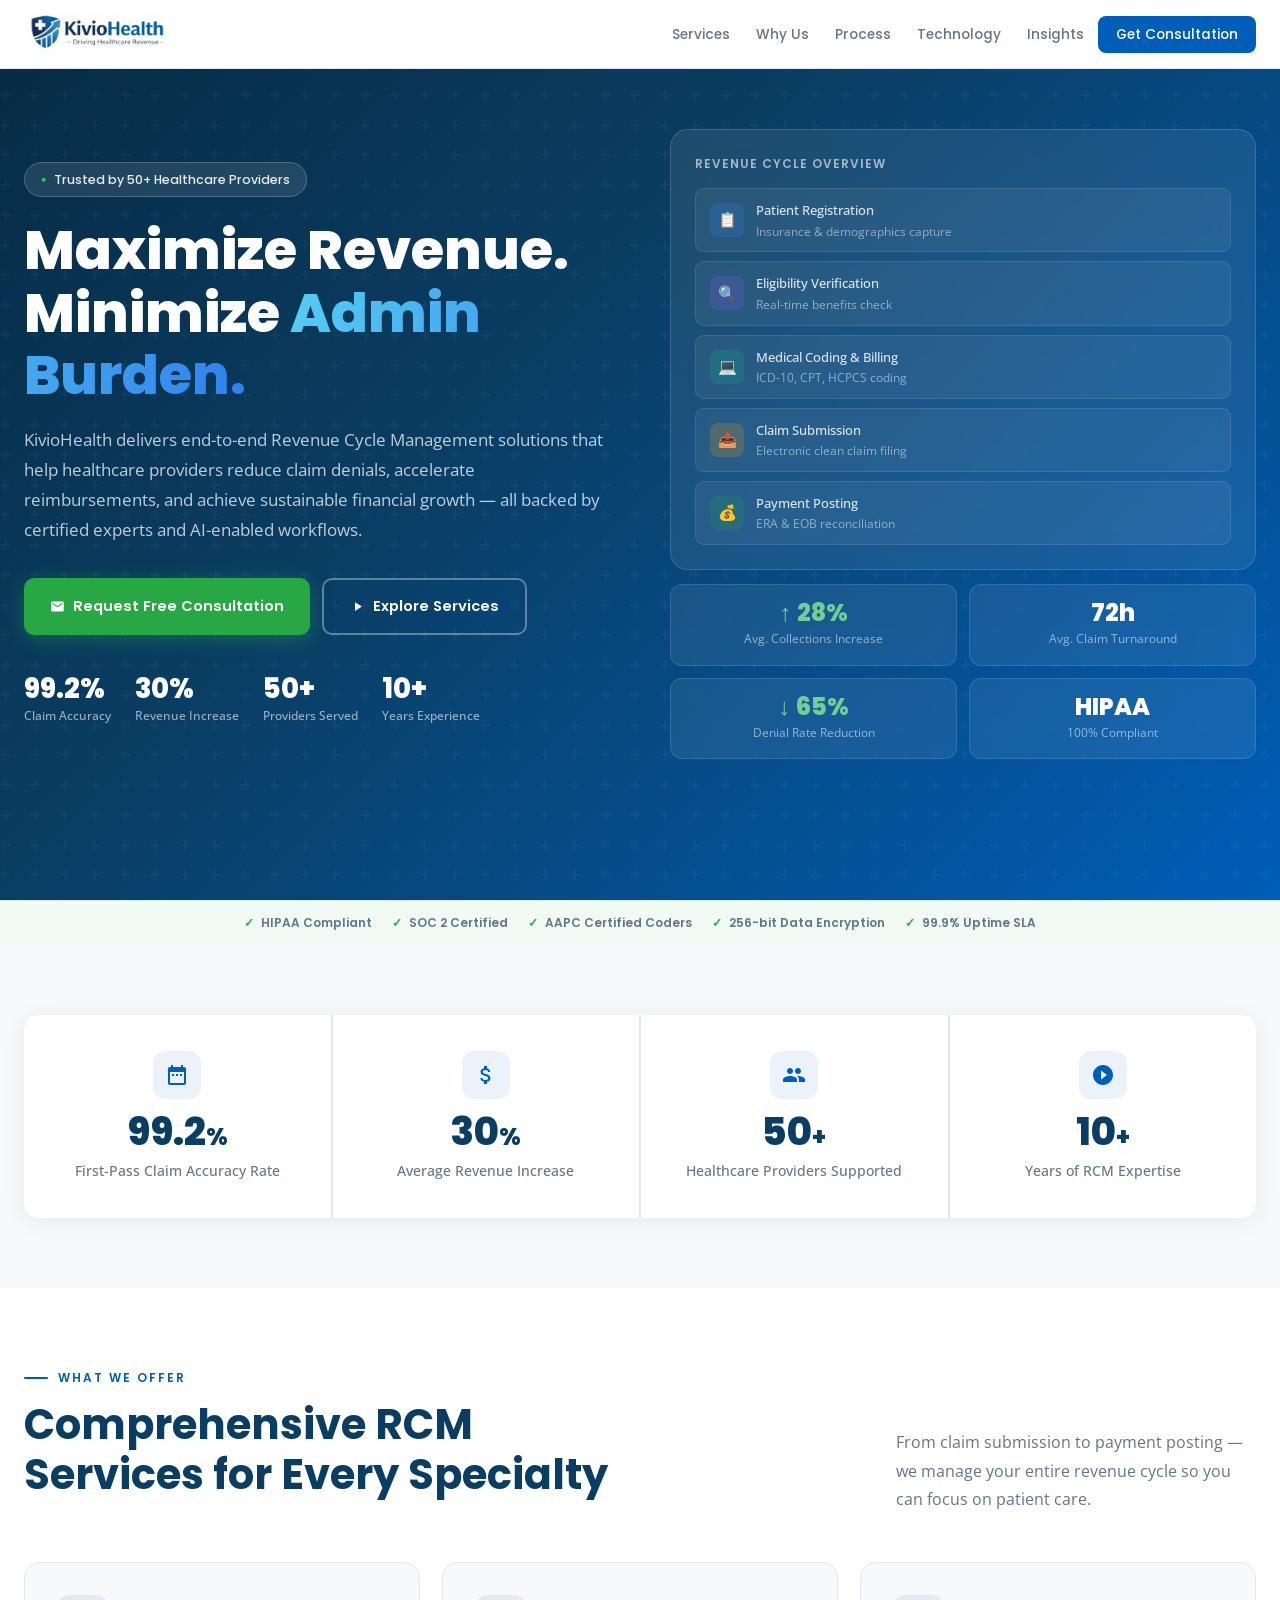
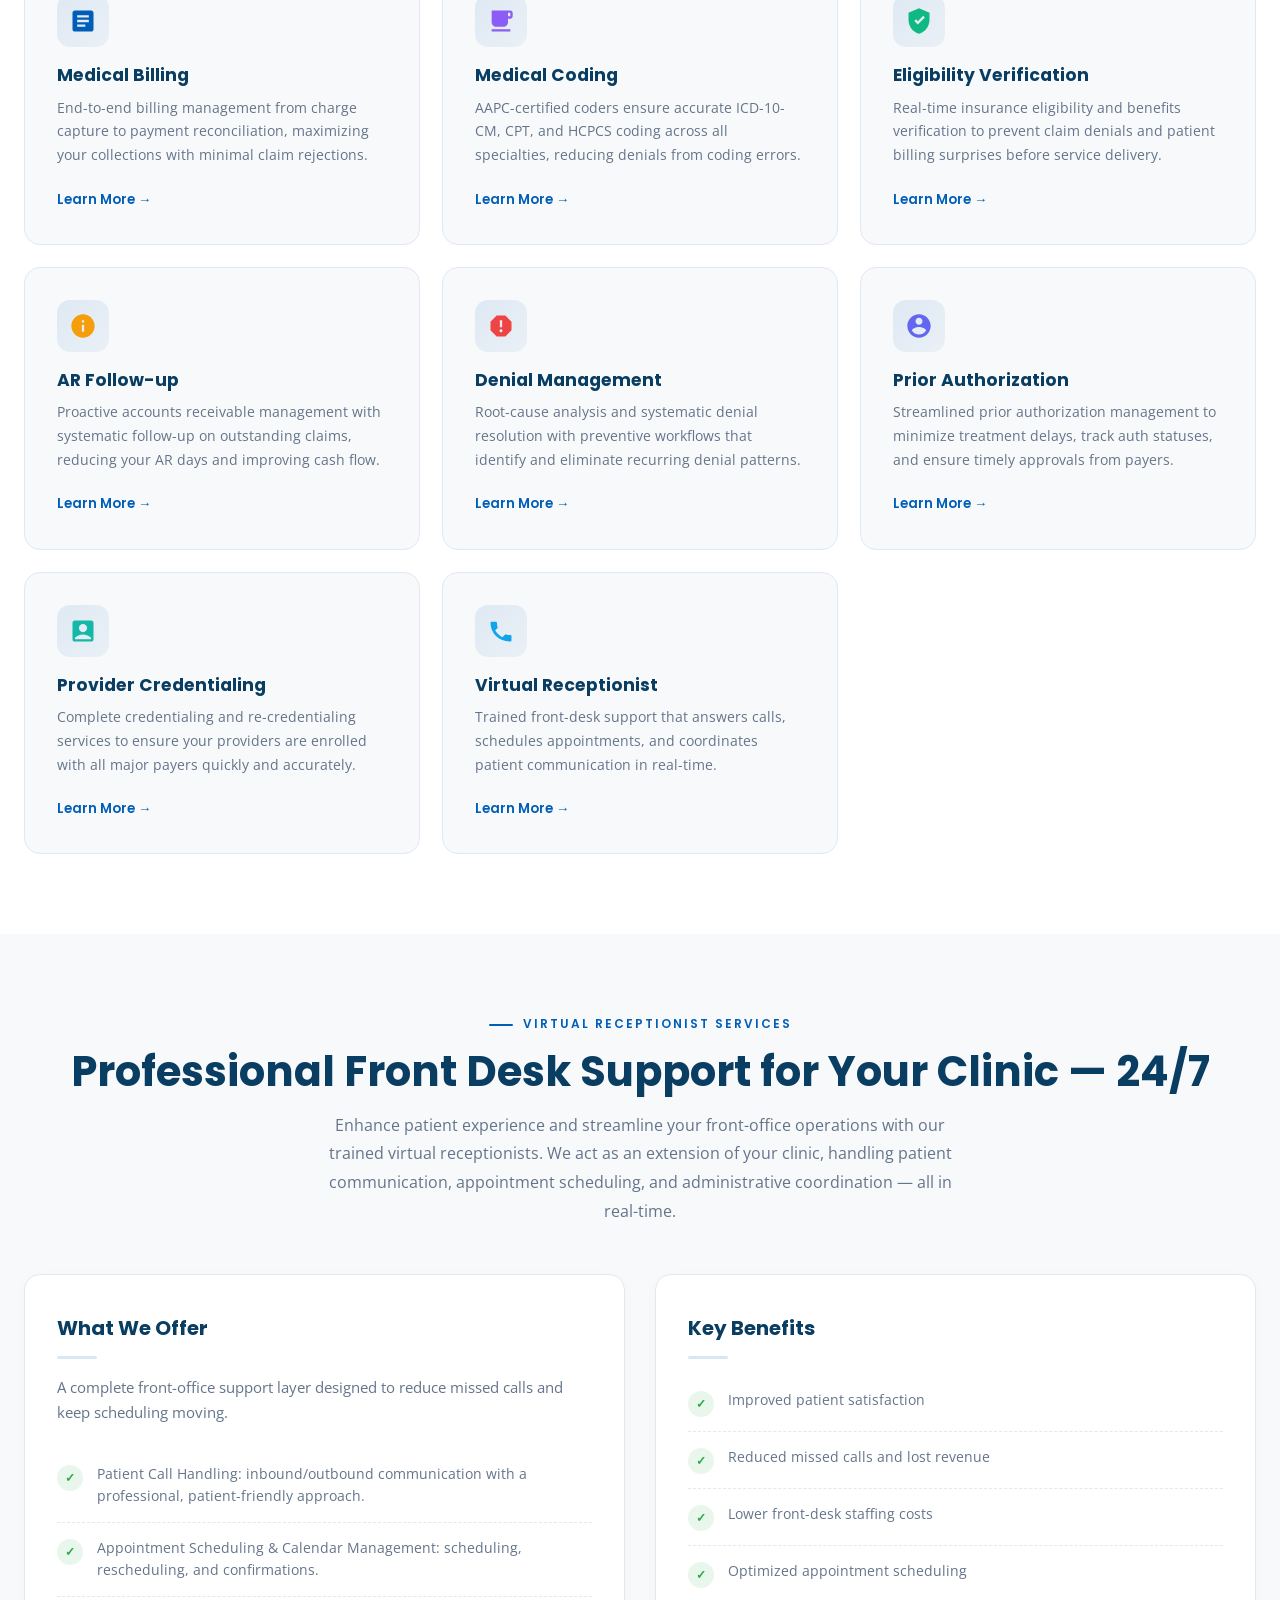
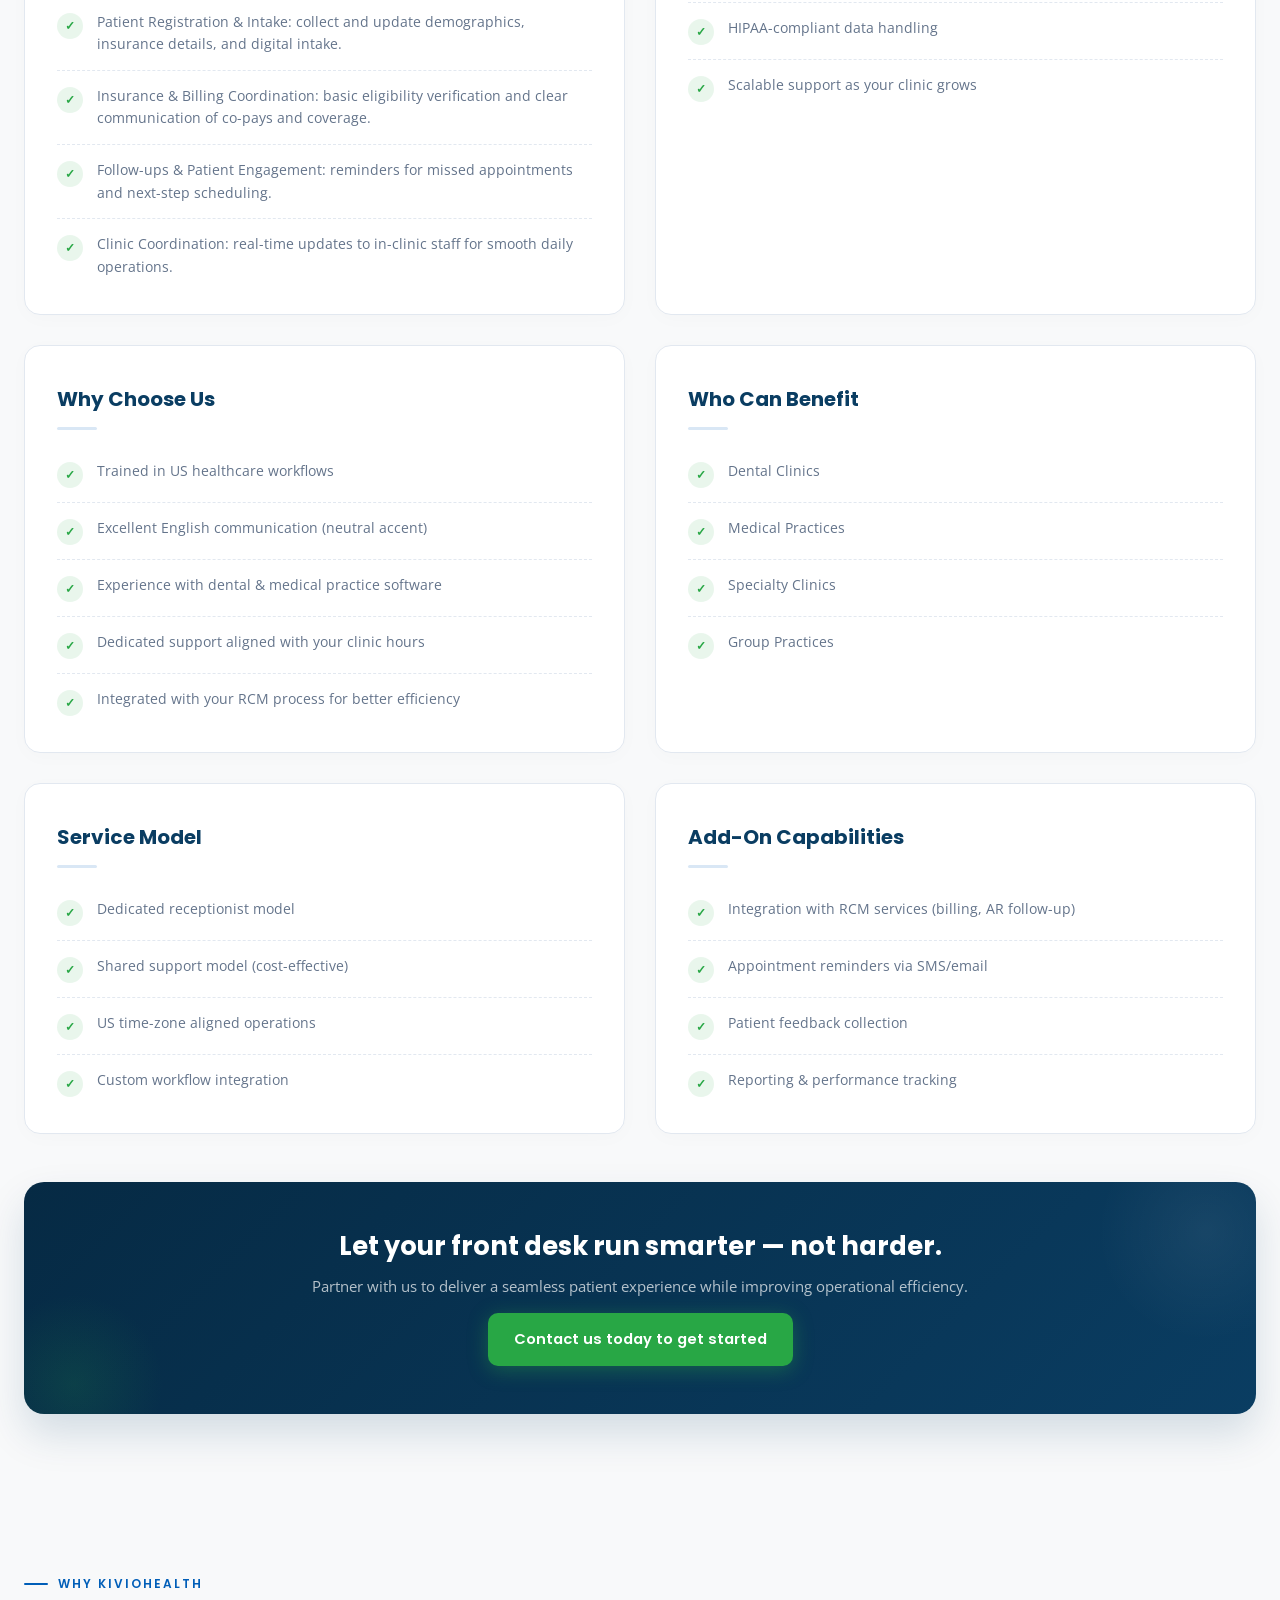
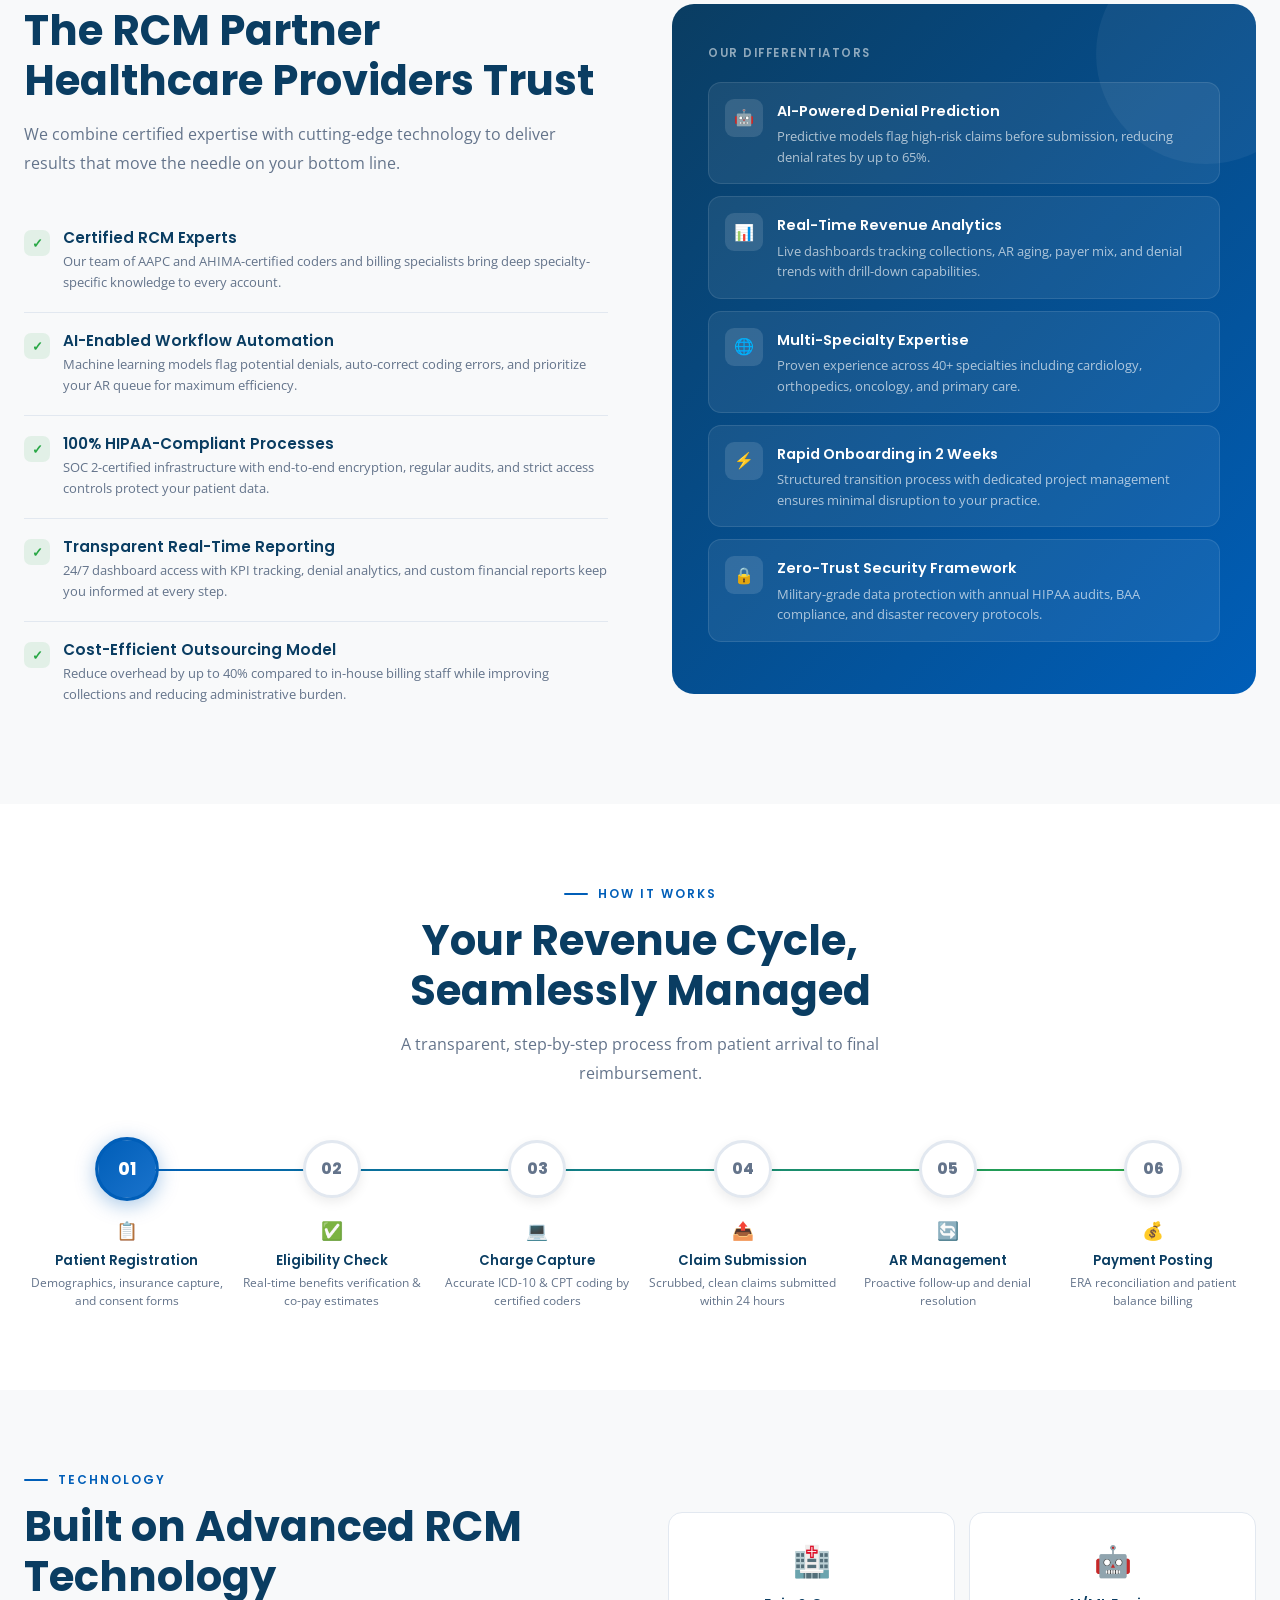
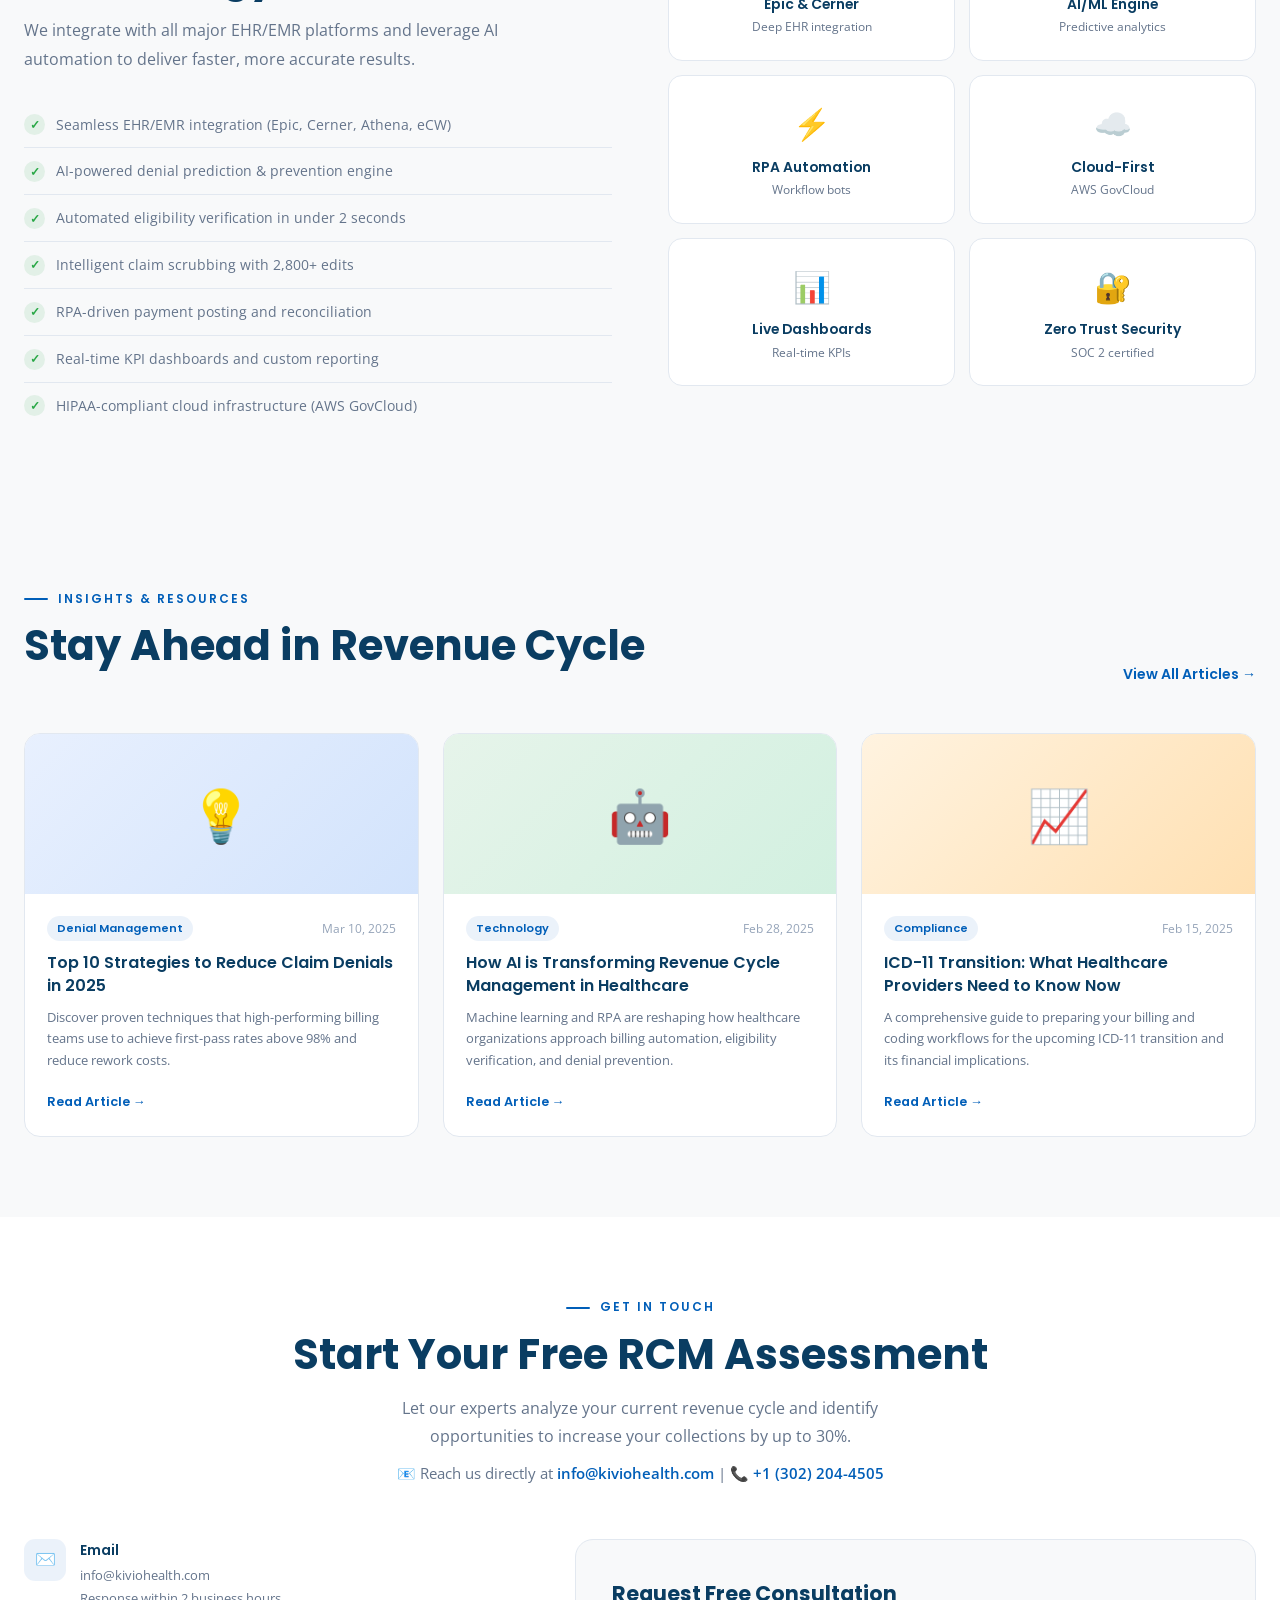
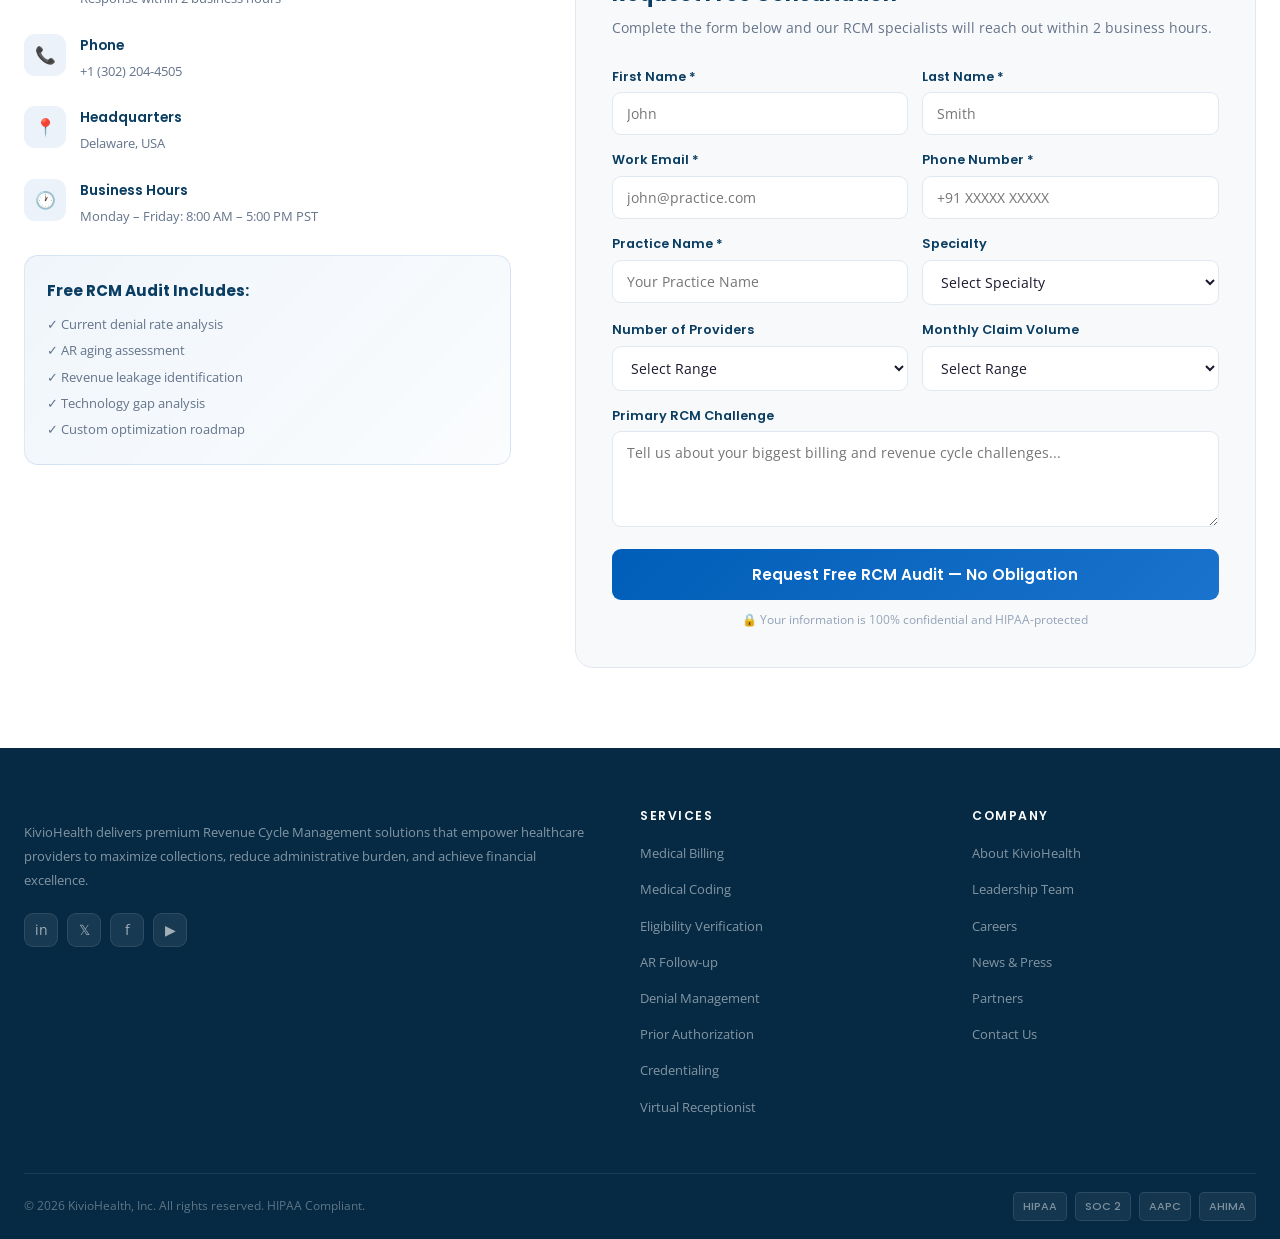
==== commit 54affd47: "refactor: update business hours display and change phone input placeholder format" ====
--- a/index.html
+++ b/index.html
@@ -684,7 +684,6 @@
             <div>
               <div class="contact-item-title">Phone</div>
               <div class="contact-item-val"><a href="tel:+13022044505">+1 (302) 204-4505</a></div>
-              <div class="contact-item-val">Mon-Fri, 8 AM – 5 PM PST</div>
             </div>
           </div>
           <div class="contact-item">
@@ -692,6 +691,13 @@
             <div>
               <div class="contact-item-title">Headquarters</div>
               <div class="contact-item-val">Delaware, USA</div>
+            </div>
+          </div>
+          <div class="contact-item">
+            <div class="contact-icon">🕐</div>
+            <div>
+              <div class="contact-item-title">Business Hours</div>
+              <div class="contact-item-val">Monday – Friday: 8:00 AM – 5:00 PM PST</div>
             </div>
           </div>
           <div class="audit-box">
@@ -725,7 +731,7 @@
               <div class="form-group"><label>Work Email *</label><input id="rcmEmail" name="email" type="email"
                   placeholder="john@practice.com" required></div>
               <div class="form-group"><label>Phone Number *</label><input id="rcmPhone" name="phone" type="tel"
-                  placeholder="+1 (XXX) XXX-XXXX" required></div>
+                  placeholder="+91 XXXXX XXXXX" required></div>
             </div>
             <div class="form-row">
               <div class="form-group"><label>Practice Name *</label><input id="rcmPractice" name="practice" type="text"
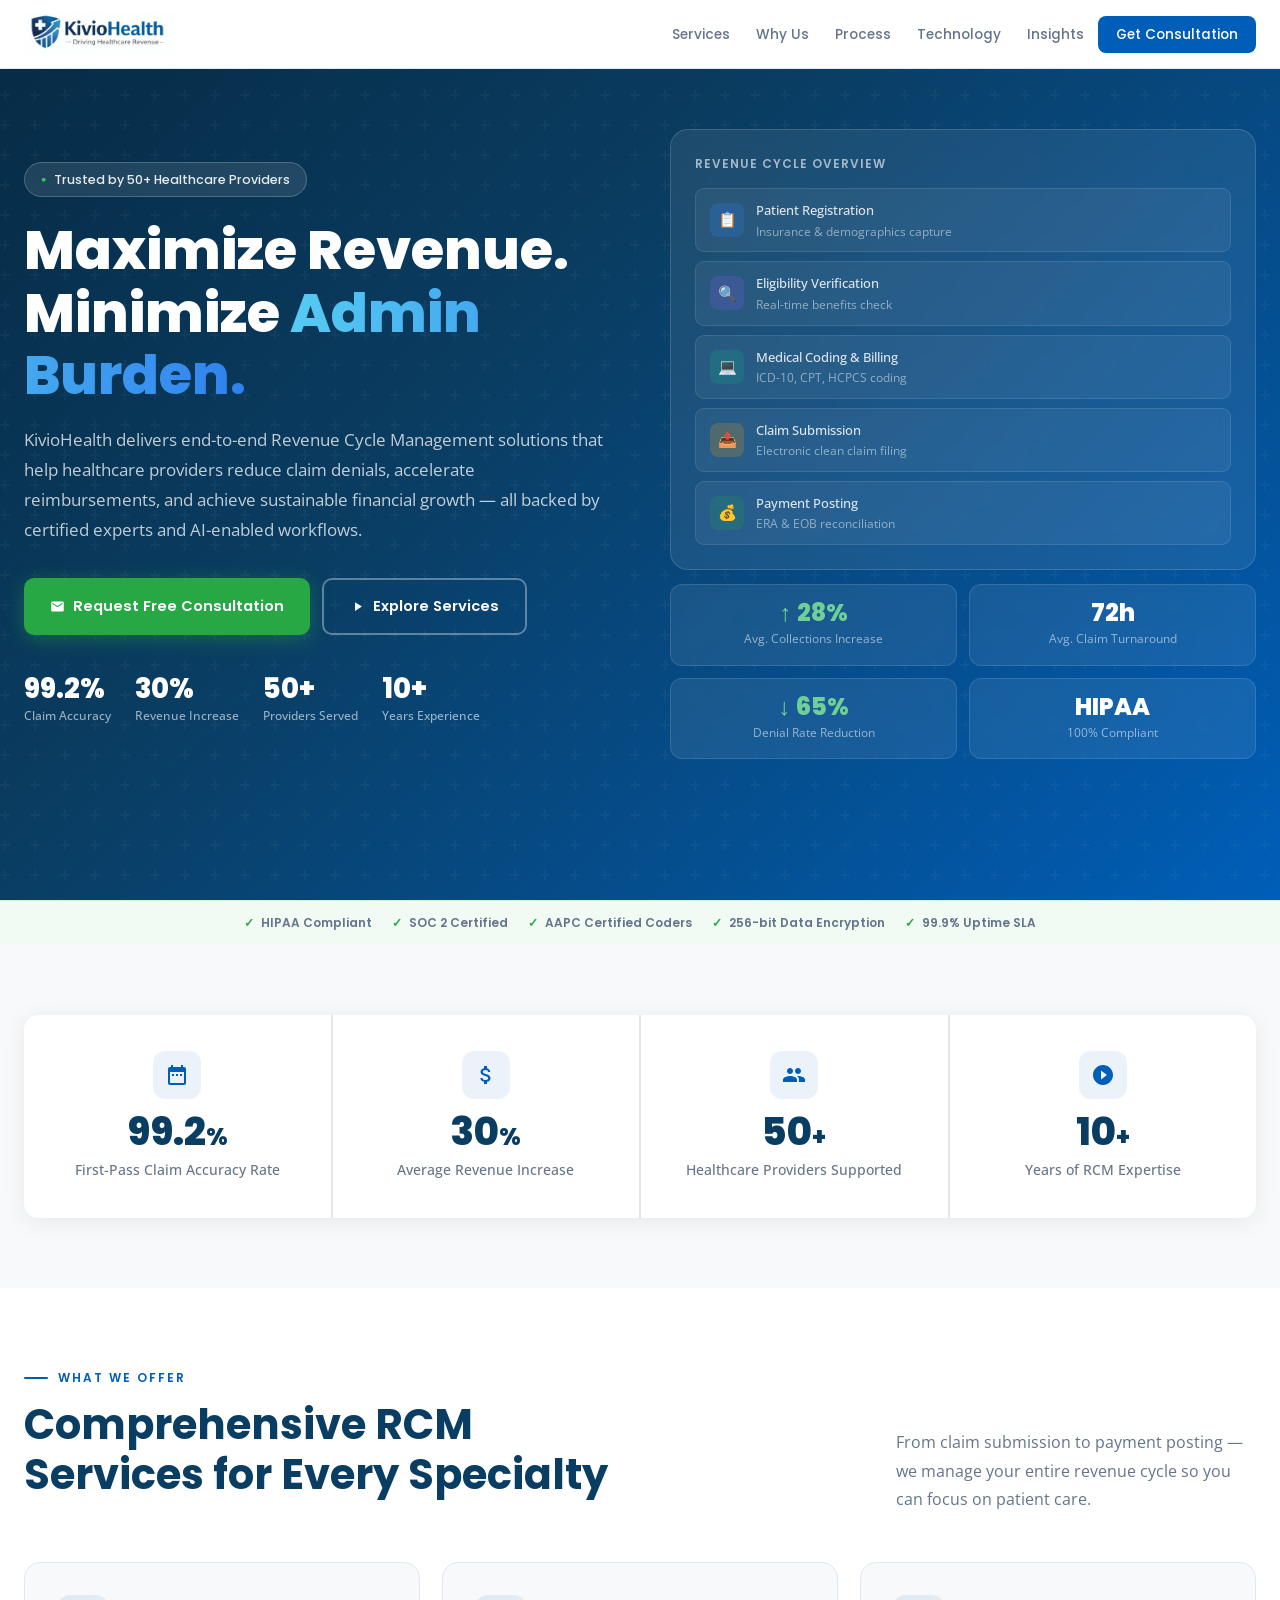
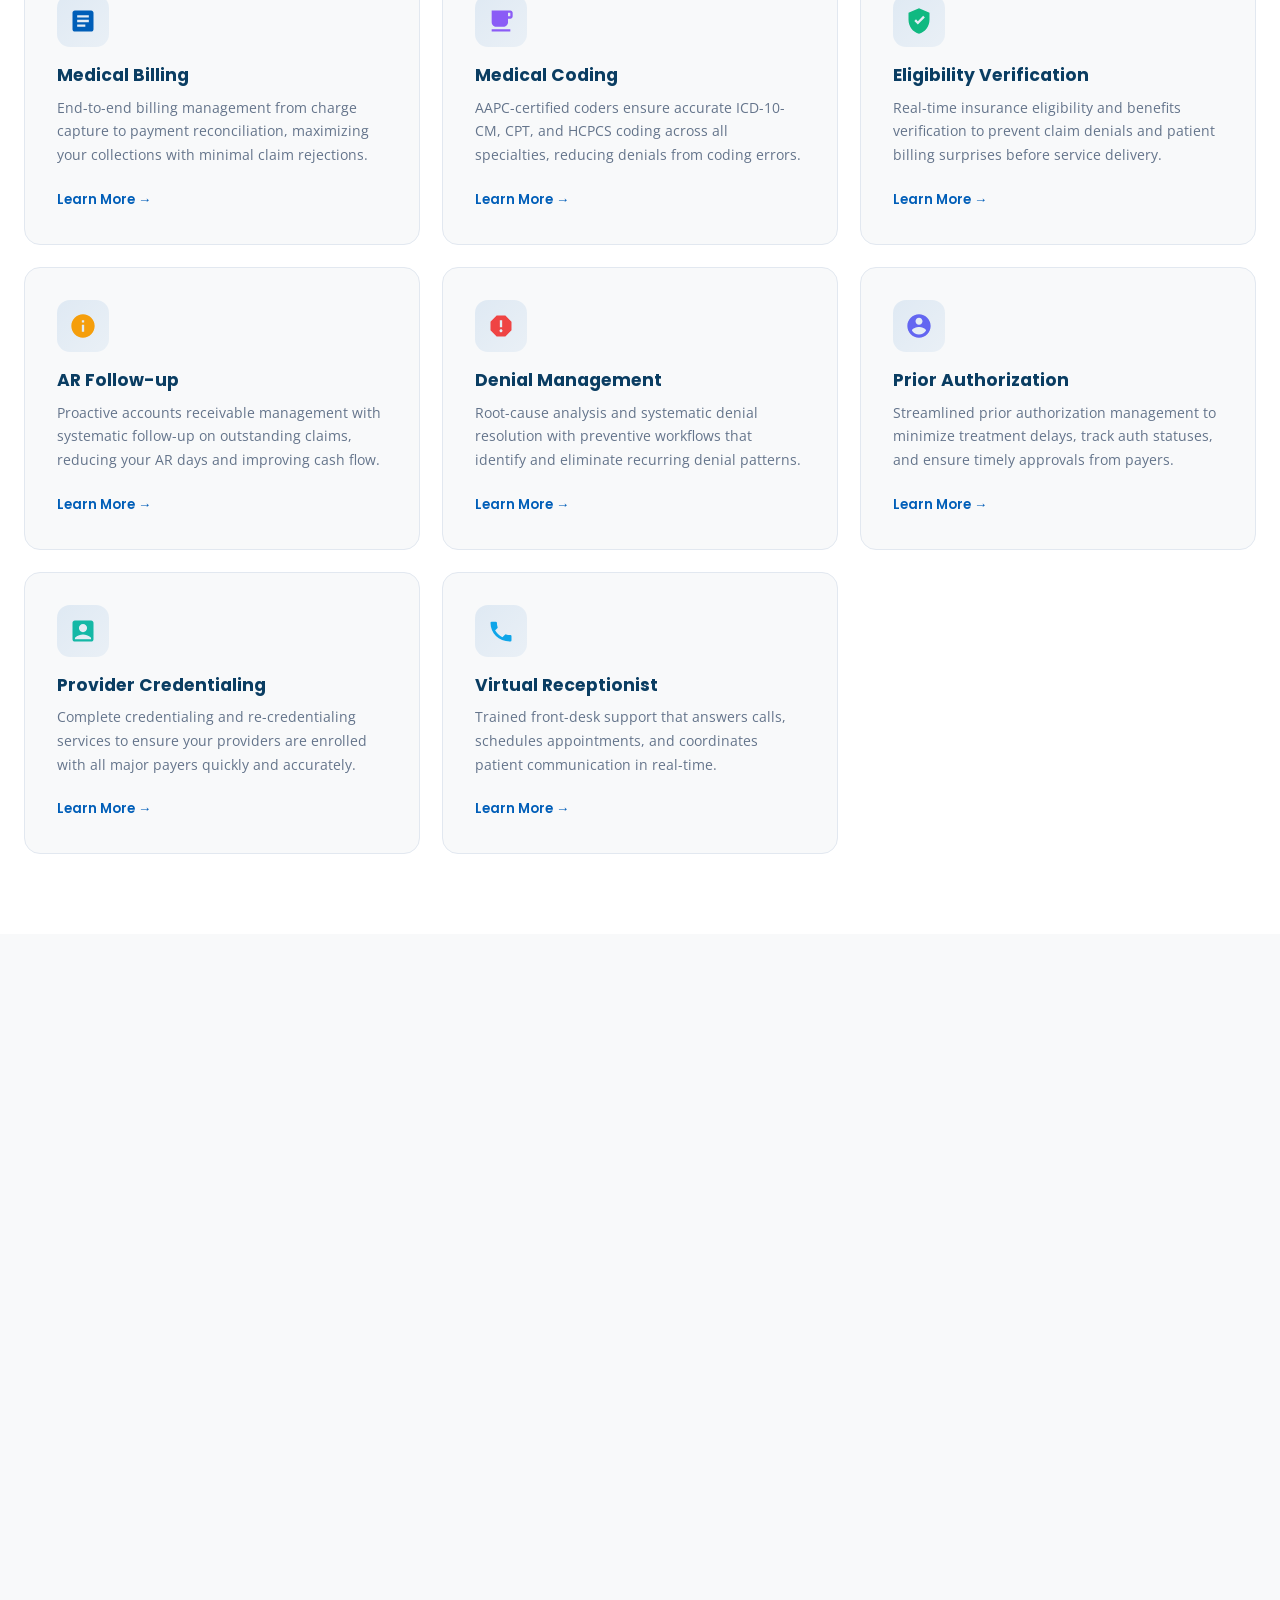
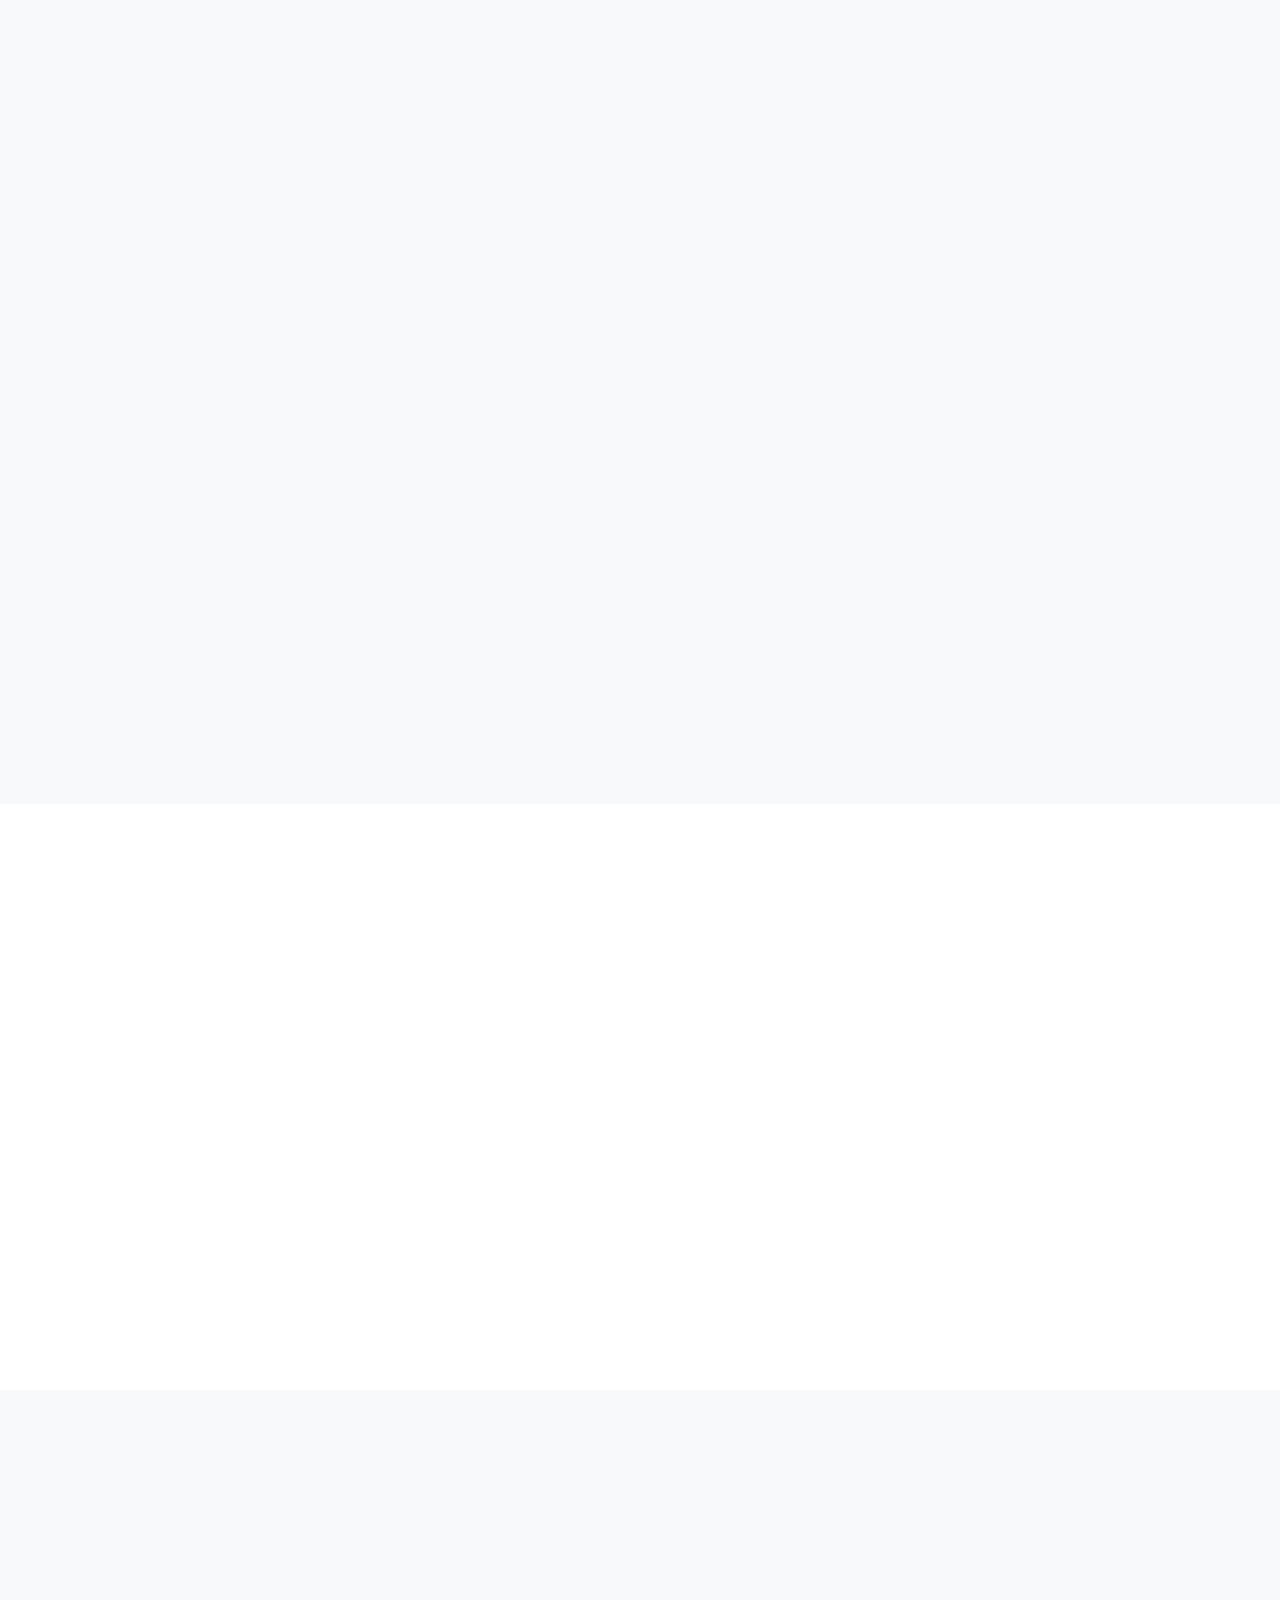
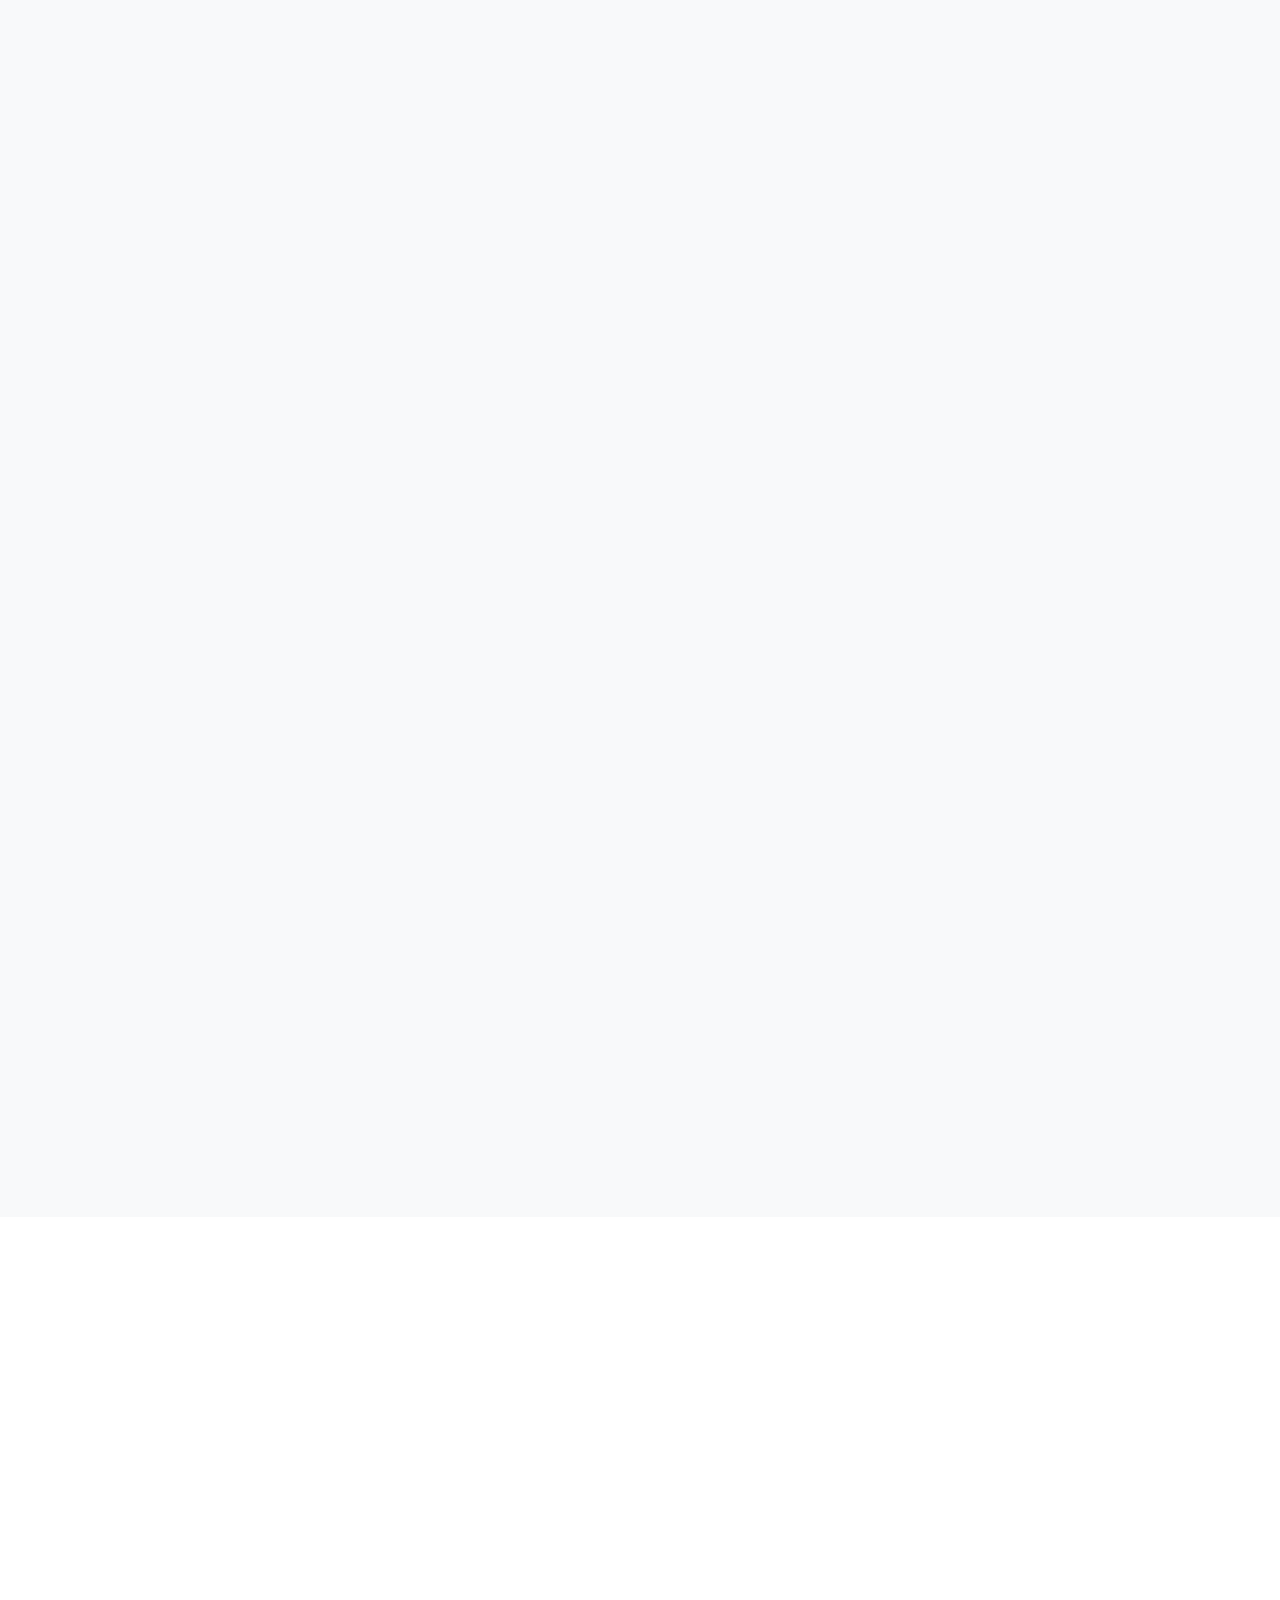
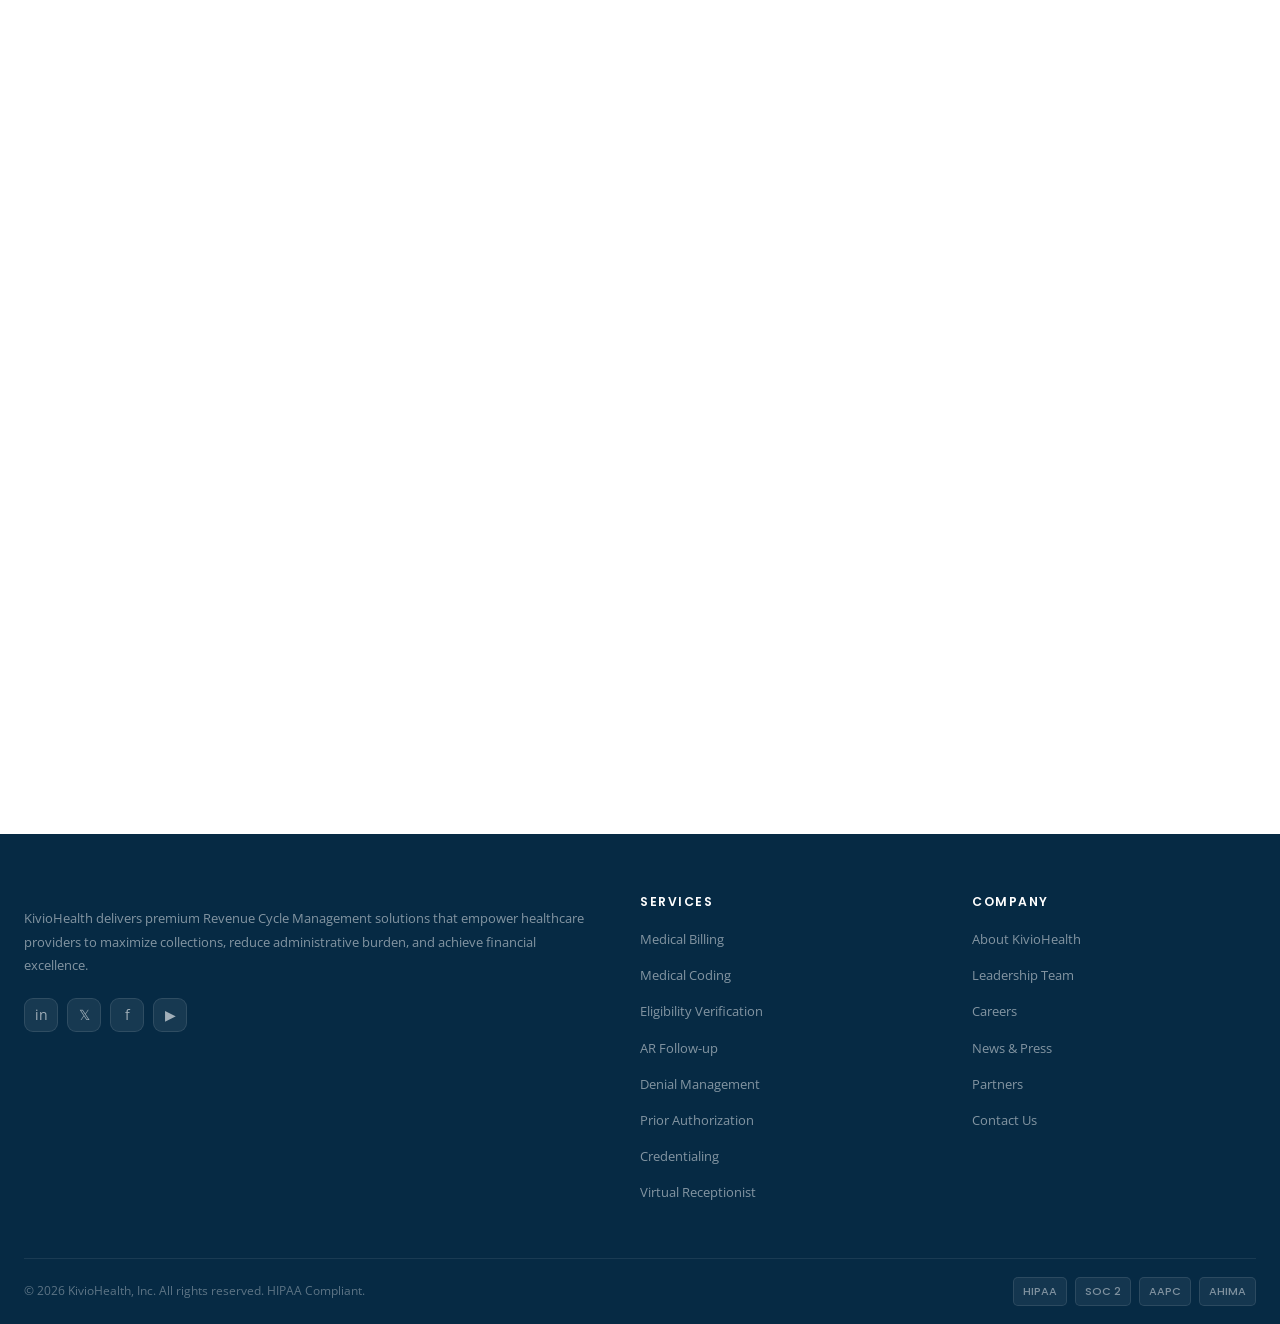
==== commit 92a70d97: "added some chnages in Fav icon and implemented the  BEST SEO friendly website" ====
--- a/index.html
+++ b/index.html
@@ -5,18 +5,87 @@
   <meta charset="UTF-8">
   <meta name="viewport" content="width=device-width, initial-scale=1.0">
   <title>KivioHealth — Revenue Cycle Management</title>
+  <meta name="description"
+    content="KivioHealth delivers end-to-end Revenue Cycle Management services including medical billing, coding, denial management, AR follow-up, credentialing, and virtual receptionist support.">
+  <meta name="keywords"
+    content="RCM, revenue cycle management, medical billing, medical coding, denial management, AR follow up, credentialing, healthcare outsourcing, HIPAA compliant billing">
+  <meta name="author" content="KivioHealth">
+  <meta name="robots" content="index, follow, max-snippet:-1, max-image-preview:large, max-video-preview:-1">
+  <meta name="googlebot" content="index, follow, max-snippet:-1, max-image-preview:large, max-video-preview:-1">
+  <meta name="bingbot" content="index, follow">
+  <meta name="language" content="English">
+  <meta http-equiv="content-language" content="en, de, es, fr, it, pt, nl, hi, ar, zh, ja, ko, ru">
+  <meta name="theme-color" content="#005EB8">
+  <meta name="format-detection" content="telephone=no, email=no, address=no">
+  <meta name="application-name" content="KivioHealth">
+  <meta name="apple-mobile-web-app-capable" content="yes">
+  <meta name="apple-mobile-web-app-title" content="KivioHealth">
+  <meta name="apple-mobile-web-app-status-bar-style" content="default">
+  <meta name="mobile-web-app-capable" content="yes">
+
+  <link rel="canonical" href="https://kiviohealth.com/">
+
+  <meta property="og:type" content="website">
+  <meta property="og:title" content="KivioHealth - Revenue Cycle Management">
+  <meta property="og:description"
+    content="Certified RCM experts helping healthcare providers reduce denials, increase collections, and optimize reimbursements.">
+  <meta property="og:url" content="https://kiviohealth.com/">
+  <meta property="og:site_name" content="KivioHealth">
+  <meta property="og:image" content="https://kiviohealth.com/assets/favicon.png">
+  <meta property="og:image:alt" content="KivioHealth logo">
+  <meta property="og:locale" content="en_US">
+  <meta property="og:locale:alternate" content="de_DE">
+  <meta property="og:locale:alternate" content="es_ES">
+  <meta property="og:locale:alternate" content="fr_FR">
+  <meta property="og:locale:alternate" content="it_IT">
+  <meta property="og:locale:alternate" content="pt_PT">
+
+  <meta name="twitter:card" content="summary_large_image">
+  <meta name="twitter:title" content="KivioHealth - Revenue Cycle Management">
+  <meta name="twitter:description"
+    content="End-to-end RCM services for healthcare providers: billing, coding, eligibility, AR follow-up, denial management, and credentialing.">
+  <meta name="twitter:image" content="https://kiviohealth.com/assets/favicon.png">
+
+  <link rel="alternate" hreflang="x-default" href="https://kiviohealth.com/">
+  <link rel="alternate" hreflang="en" href="https://kiviohealth.com/">
+  <link rel="alternate" hreflang="en-us" href="https://kiviohealth.com/">
+  <link rel="alternate" hreflang="en-gb" href="https://kiviohealth.com/">
+  <link rel="alternate" hreflang="de" href="https://kiviohealth.com/">
+  <link rel="alternate" hreflang="de-de" href="https://kiviohealth.com/">
+  <link rel="alternate" hreflang="es" href="https://kiviohealth.com/">
+  <link rel="alternate" hreflang="es-es" href="https://kiviohealth.com/">
+  <link rel="alternate" hreflang="es-mx" href="https://kiviohealth.com/">
+  <link rel="alternate" hreflang="fr" href="https://kiviohealth.com/">
+  <link rel="alternate" hreflang="it" href="https://kiviohealth.com/">
+  <link rel="alternate" hreflang="pt" href="https://kiviohealth.com/">
+  <link rel="alternate" hreflang="pt-br" href="https://kiviohealth.com/">
+  <link rel="alternate" hreflang="nl" href="https://kiviohealth.com/">
+  <link rel="alternate" hreflang="ar" href="https://kiviohealth.com/">
+  <link rel="alternate" hreflang="hi" href="https://kiviohealth.com/">
+  <link rel="alternate" hreflang="zh" href="https://kiviohealth.com/">
+  <link rel="alternate" hreflang="ja" href="https://kiviohealth.com/">
+  <link rel="alternate" hreflang="ko" href="https://kiviohealth.com/">
+  <link rel="alternate" hreflang="ru" href="https://kiviohealth.com/">
+
+  <link rel="preconnect" href="https://fonts.googleapis.com">
+  <link rel="preconnect" href="https://fonts.gstatic.com" crossorigin>
+
   <link
     href="https://fonts.googleapis.com/css2?family=Poppins:wght@300;400;500;600;700;800&family=Open+Sans:wght@300;400;500;600&display=swap"
     rel="stylesheet">
   <link rel="stylesheet" href="styles.css">
+  <link rel="icon" type="image/png" href="assets/favicon.png">
+  <link rel="apple-touch-icon" href="assets/favicon.png">
 
 
 </head>
 
 <body>
 
-
-  <nav class="navbar" id="navbar" style="background-color: white;">
+  <a class="skip-link" href="#main-content">Skip to main content</a>
+
+
+  <nav class="navbar" id="navbar" style="background-color: white;" aria-label="Primary navigation">
     <div class="nav-inner" style="background-color: white;">
       <a href="#hero" class="nav-logo">
         <span class="brand-logo-wrap">
@@ -31,12 +100,12 @@
         <li><a href="#insights">Insights</a></li>
         <li><a href="#contact" class="nav-cta">Get Consultation</a></li>
       </ul>
-      <button class="hamburger" id="hamburger" aria-label="Open menu"><span></span><span></span><span></span></button>
+      <button class="hamburger" id="hamburger" aria-label="Open menu" aria-controls="mobileNav" aria-expanded="false"><span></span><span></span><span></span></button>
     </div>
   </nav>
 
   <!-- MOBILE NAV DRAWER -->
-  <div class="mobile-nav" id="mobileNav">
+  <div class="mobile-nav" id="mobileNav" role="navigation" aria-label="Mobile navigation">
     <a href="#services" onclick="closeMobileNav()">Services</a>
     <a href="#why" onclick="closeMobileNav()">Why Us</a>
     <a href="#process" onclick="closeMobileNav()">Process</a>
@@ -44,6 +113,8 @@
     <a href="#insights" onclick="closeMobileNav()">Insights</a>
     <a href="#contact" class="mob-cta" onclick="closeMobileNav()">Get Free Consultation</a>
   </div>
+
+  <main id="main-content">
 
   <!-- HERO -->
   <section class="hero" id="hero">
@@ -722,22 +793,23 @@
             <input type="hidden" name="_subject" value="Free RCM Audit Request (KivioHealth)">
 
             <div class="form-row">
-              <div class="form-group"><label>First Name *</label><input id="rcmFirstName" name="firstName" type="text"
-                  placeholder="John" required></div>
-              <div class="form-group"><label>Last Name *</label><input id="rcmLastName" name="lastName" type="text"
-                  placeholder="Smith" required></div>
+              <div class="form-group"><label for="rcmFirstName">First Name *</label><input id="rcmFirstName" name="firstName" type="text"
+                placeholder="John" autocomplete="given-name" required></div>
+              <div class="form-group"><label for="rcmLastName">Last Name *</label><input id="rcmLastName" name="lastName" type="text"
+                placeholder="Smith" autocomplete="family-name" required></div>
             </div>
             <div class="form-row">
-              <div class="form-group"><label>Work Email *</label><input id="rcmEmail" name="email" type="email"
-                  placeholder="john@practice.com" required></div>
-              <div class="form-group"><label>Phone Number *</label><input id="rcmPhone" name="phone" type="tel"
-                  placeholder="+91 XXXXX XXXXX" required></div>
+              <div class="form-group"><label for="rcmEmail">Work Email *</label><input id="rcmEmail" name="email" type="email"
+                placeholder="john@practice.com" autocomplete="email" required></div>
+              <div class="form-group"><label for="rcmPhone">Phone Number *</label><input id="rcmPhone" name="phone" type="tel"
+                placeholder="+1 (___) ___-____" autocomplete="tel" required></div>
             </div>
             <div class="form-row">
-              <div class="form-group"><label>Practice Name *</label><input id="rcmPractice" name="practice" type="text"
-                  placeholder="Your Practice Name" required></div>
-              <div class="form-group"><label>Specialty</label><select id="rcmSpecialty" name="specialty">
+              <div class="form-group"><label for="rcmPractice">Practice Name *</label><input id="rcmPractice" name="practice" type="text"
+                placeholder="Your Practice Name" autocomplete="organization" required></div>
+              <div class="form-group"><label for="rcmSpecialty">Specialty</label><select id="rcmSpecialty" name="specialty">
                   <option value="">Select Specialty</option>
+                  <option>General Dentist</option>
                   <option>Cardiology</option>
                   <option>Orthopedics</option>
                   <option>Primary Care</option>
@@ -745,11 +817,12 @@
                   <option>Neurology</option>
                   <option>Radiology</option>
                   <option>Pediatrics</option>
+                  <option>Other Specialties</option>
                   <option>Other</option>
                 </select></div>
             </div>
             <div class="form-row">
-              <div class="form-group"><label>Number of Providers</label><select id="rcmProviders" name="providers">
+              <div class="form-group"><label for="rcmProviders">Number of Providers</label><select id="rcmProviders" name="providers">
                   <option value="">Select Range</option>
                   <option>1–5 Providers</option>
                   <option>6–20 Providers</option>
@@ -757,20 +830,28 @@
                   <option>51–100 Providers</option>
                   <option>100+ Providers</option>
                 </select></div>
-              <div class="form-group"><label>Monthly Claim Volume</label><select id="rcmClaimVol" name="claimVol">
+                <div class="form-group"><label for="rcmCollections">Monthly Insurance Collections</label><select id="rcmCollections"
+                  name="collections">
                   <option value="">Select Range</option>
-                  <option>Under 500</option>
-                  <option>500 – 2,000</option>
-                  <option>2,000 – 10,000</option>
-                  <option>10,000+</option>
+                  <option>0-25,000</option>
+                  <option>25,000-50,000</option>
+                  <option>50,000-75,000</option>
+                  <option>75k+</option>
                 </select></div>
             </div>
-            <div class="form-group"><label>Primary RCM Challenge</label><textarea id="rcmChallenge" name="challenge"
+            <div class="form-group"><label for="rcmReferralSource">How did you hear about us?</label><select id="rcmReferralSource"
+                name="referralSource">
+                <option value="">Select an option</option>
+                <option>Facebook group</option>
+                <option>Google</option>
+                <option>Dentist/existing client referral</option>
+              </select></div>
+            <div class="form-group"><label for="rcmChallenge">Primary RCM Challenge</label><textarea id="rcmChallenge" name="challenge"
                 placeholder="Tell us about your biggest billing and revenue cycle challenges..."></textarea></div>
 
             <button class="form-submit" id="submitBtn" type="submit">Request Free RCM Audit — No Obligation</button>
             <p class="form-privacy">🔒 Your information is 100% confidential and HIPAA-protected</p>
-            <div class="form-loader" id="formLoader">
+            <div class="form-loader" id="formLoader" role="status" aria-live="polite" aria-label="Submitting form">
               <div class="form-loader-spin"></div>
               <div class="form-loader-text">Sending your request…</div>
               <div class="form-loader-sub">Please wait a moment</div>
@@ -780,6 +861,8 @@
       </div>
     </div>
   </section>
+
+  </main>
 
   <!-- FOOTER -->
   <footer>
@@ -794,8 +877,8 @@
           <p class="footer-desc">KivioHealth delivers premium Revenue Cycle Management solutions that empower healthcare
             providers to maximize collections, reduce administrative burden, and achieve financial excellence.</p>
           <div class="footer-social">
-            <a class="social-btn" href="#">in</a><a class="social-btn" href="#">𝕏</a><a class="social-btn"
-              href="#">f</a><a class="social-btn" href="#">▶</a>
+            <a class="social-btn" href="#" aria-label="LinkedIn">in</a><a class="social-btn" href="#" aria-label="X">𝕏</a><a class="social-btn"
+              href="#" aria-label="Facebook">f</a><a class="social-btn" href="#" aria-label="YouTube">▶</a>
           </div>
         </div>
         <div class="footer-col">
--- a/styles.css
+++ b/styles.css
@@ -2,8 +2,11 @@
 *,*::before,*::after{box-sizing:border-box;margin:0;padding:0}
 html{scroll-behavior:smooth}
 body{font-family:'Open Sans',sans-serif;color:var(--text);background:var(--bg);overflow-x:hidden;line-height:1.7}
+.skip-link{position:absolute;left:-9999px;top:0;background:#fff;color:var(--navy);padding:10px 14px;border-radius:8px;border:2px solid var(--primary);z-index:3000;font-family:'Poppins',sans-serif;font-weight:600}
+.skip-link:focus{left:12px;top:12px}
 h1,h2,h3,h4,h5{font-family:'Poppins',sans-serif;line-height:1.25}
 a{text-decoration:none}
+a:focus-visible,button:focus-visible,input:focus-visible,select:focus-visible,textarea:focus-visible{outline:3px solid rgba(0,94,184,.35);outline-offset:2px}
 .container{max-width:1280px;margin:0 auto;padding:0 24px}
 section{padding:80px 0}
 .section-label{font-family:'Poppins',sans-serif;font-size:.75rem;font-weight:600;color:var(--primary);text-transform:uppercase;letter-spacing:2px;display:flex;align-items:center;gap:10px;margin-bottom:12px}
@@ -459,6 +462,14 @@
 .scroll-top{position:fixed;bottom:24px;right:24px;z-index:999;width:42px;height:42px;border-radius:11px;background:var(--primary);color:#fff;border:none;cursor:pointer;display:flex;align-items:center;justify-content:center;font-size:1rem;box-shadow:0 4px 14px rgba(0,94,184,.4);transition:all .3s;opacity:0;pointer-events:none}
 .scroll-top.visible{opacity:1;pointer-events:all}
 .scroll-top:hover{transform:translateY(-3px)}
+
+/* Reduce initial render work for below-the-fold sections. */
+main section:not(.hero){content-visibility:auto;contain-intrinsic-size:800px}
+
+@media (prefers-reduced-motion:reduce){
+  html{scroll-behavior:auto}
+  *,*::before,*::after{animation:none!important;transition:none!important}
+}
 
 /* ═══ TABLET (≤1024px) ═══ */
 @media(max-width:1024px){
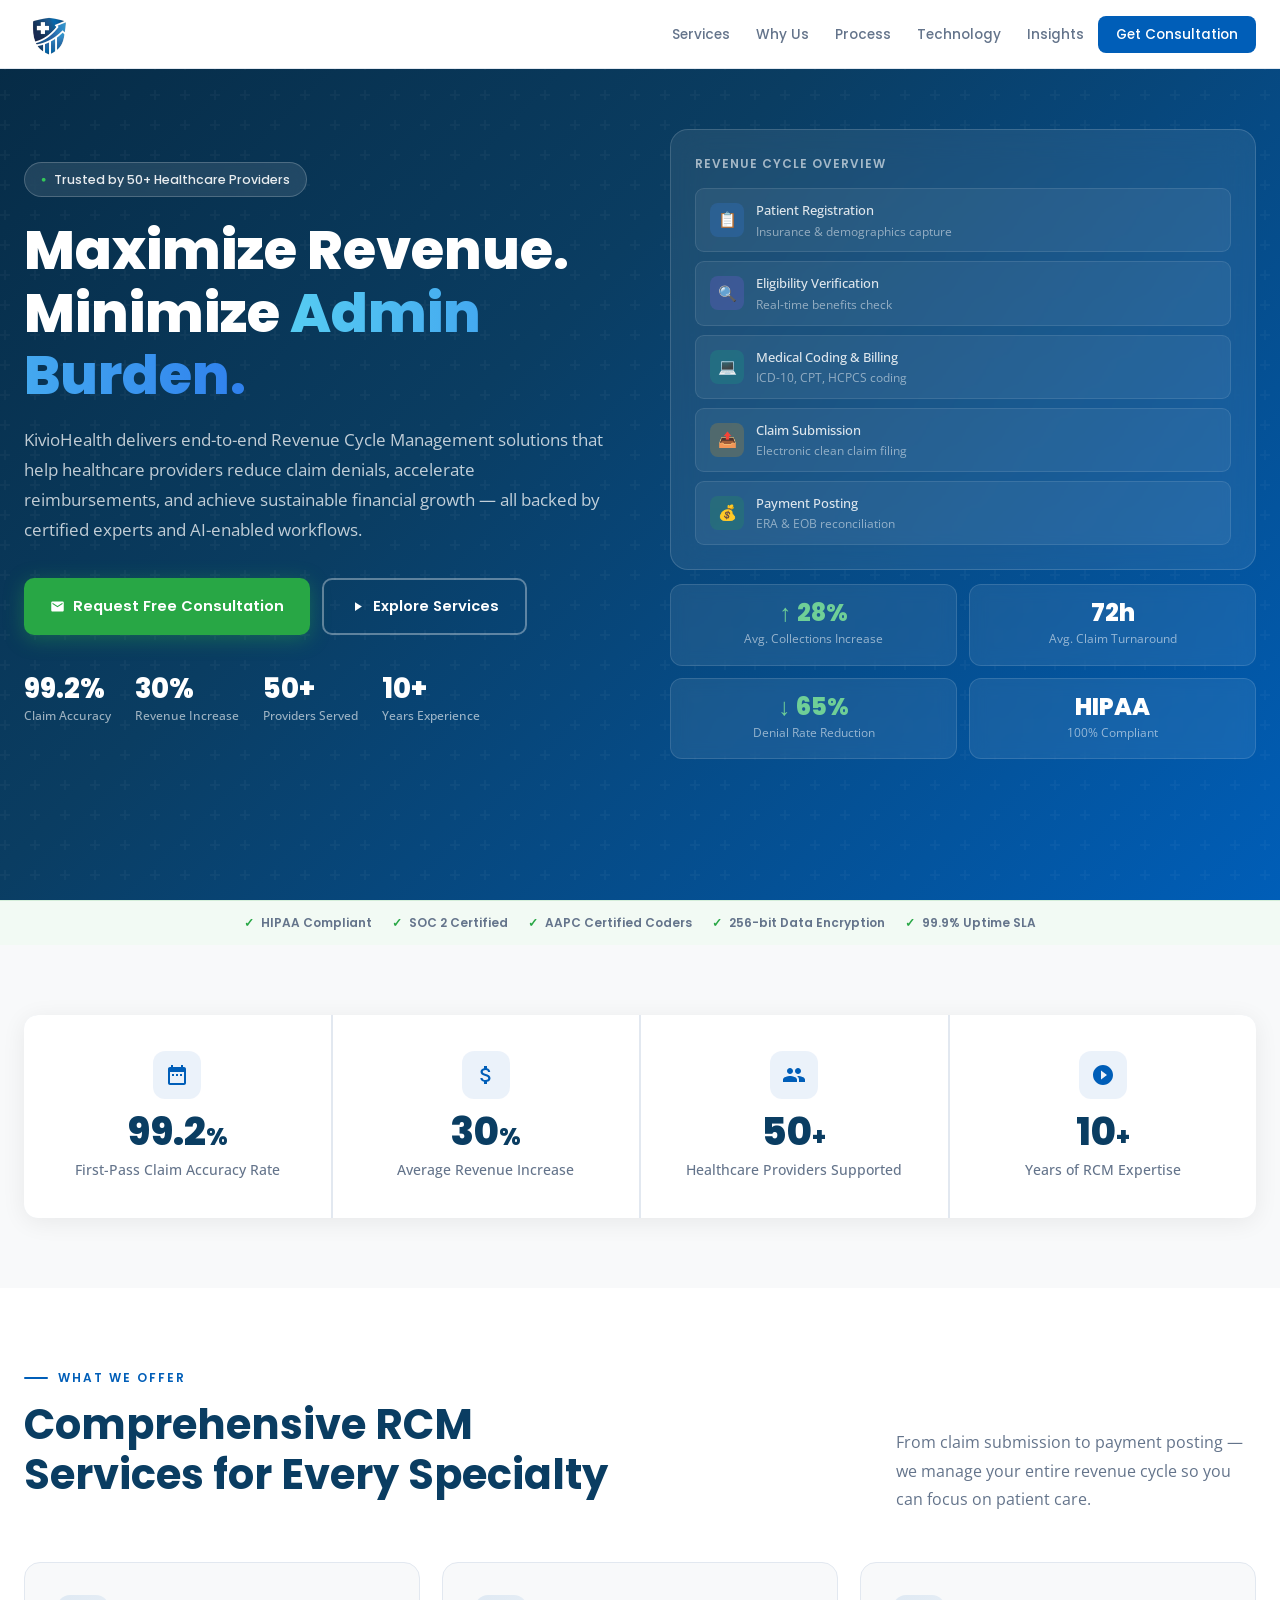
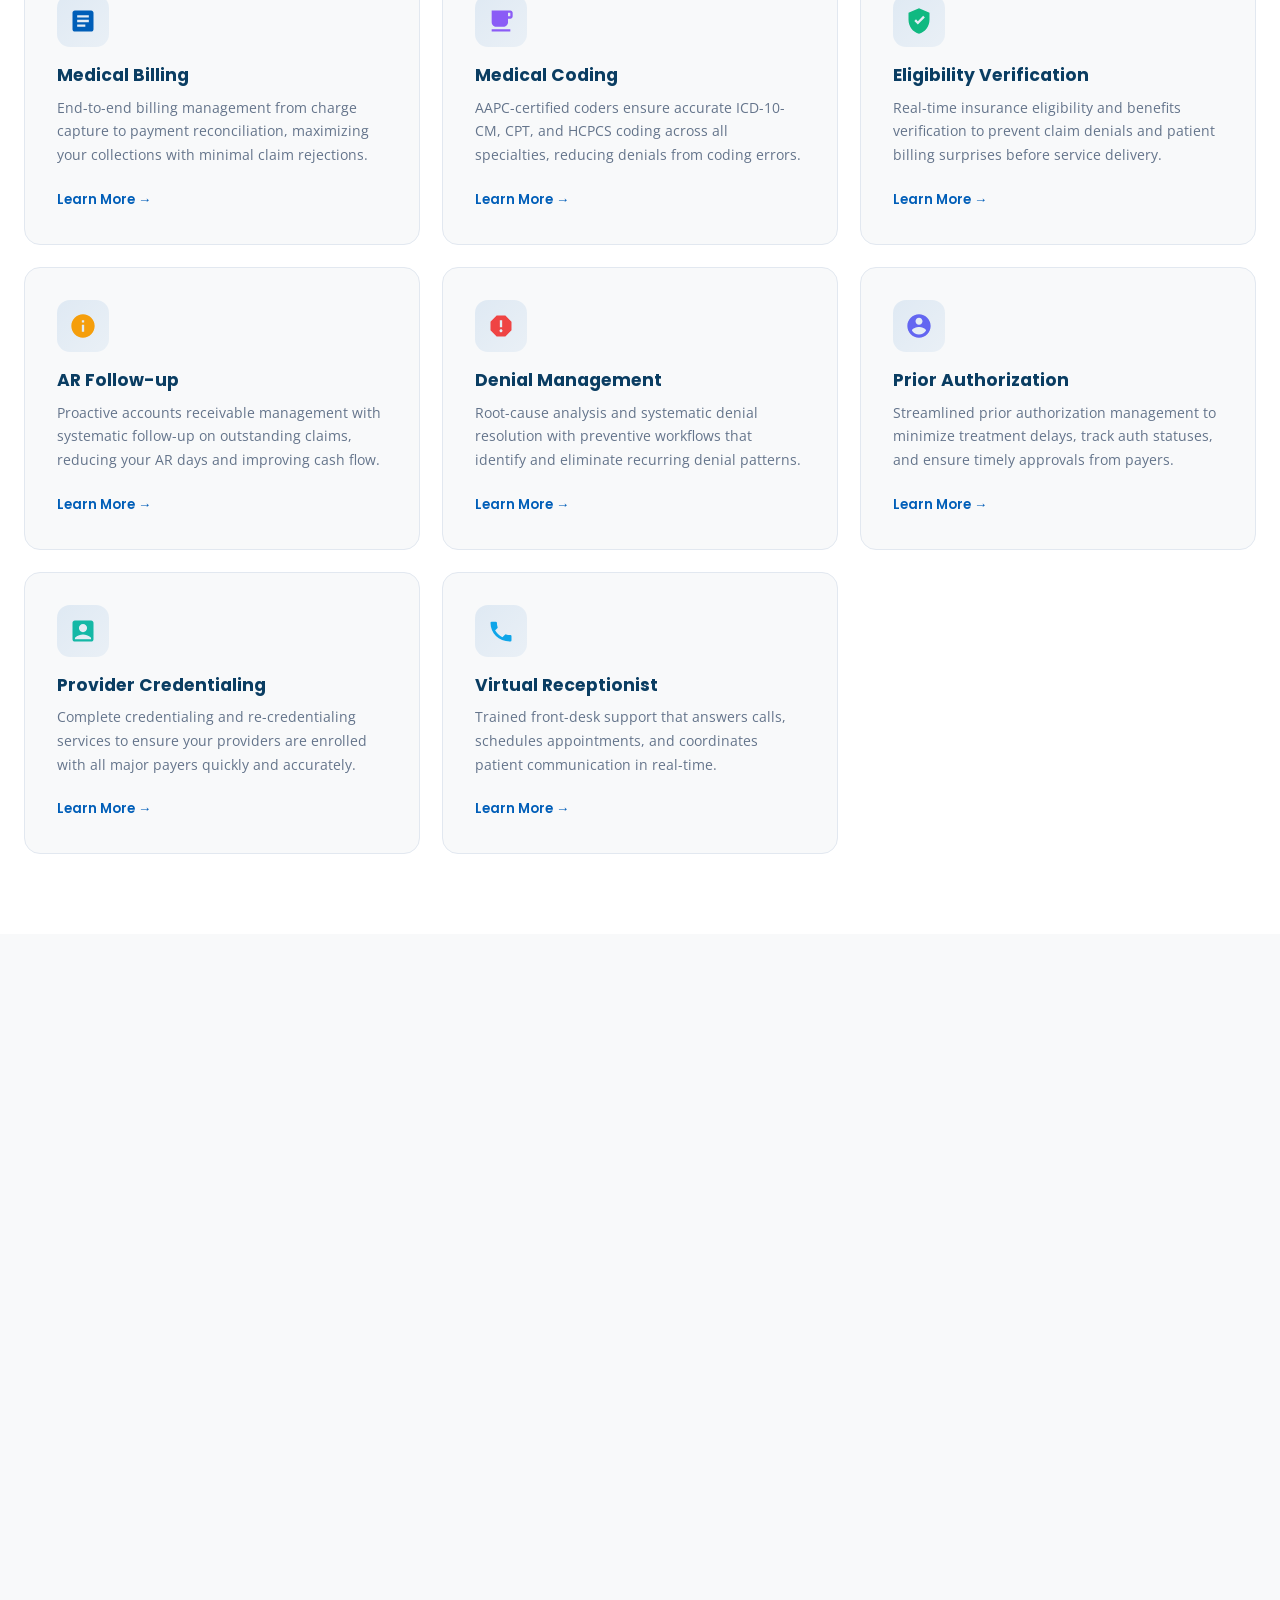
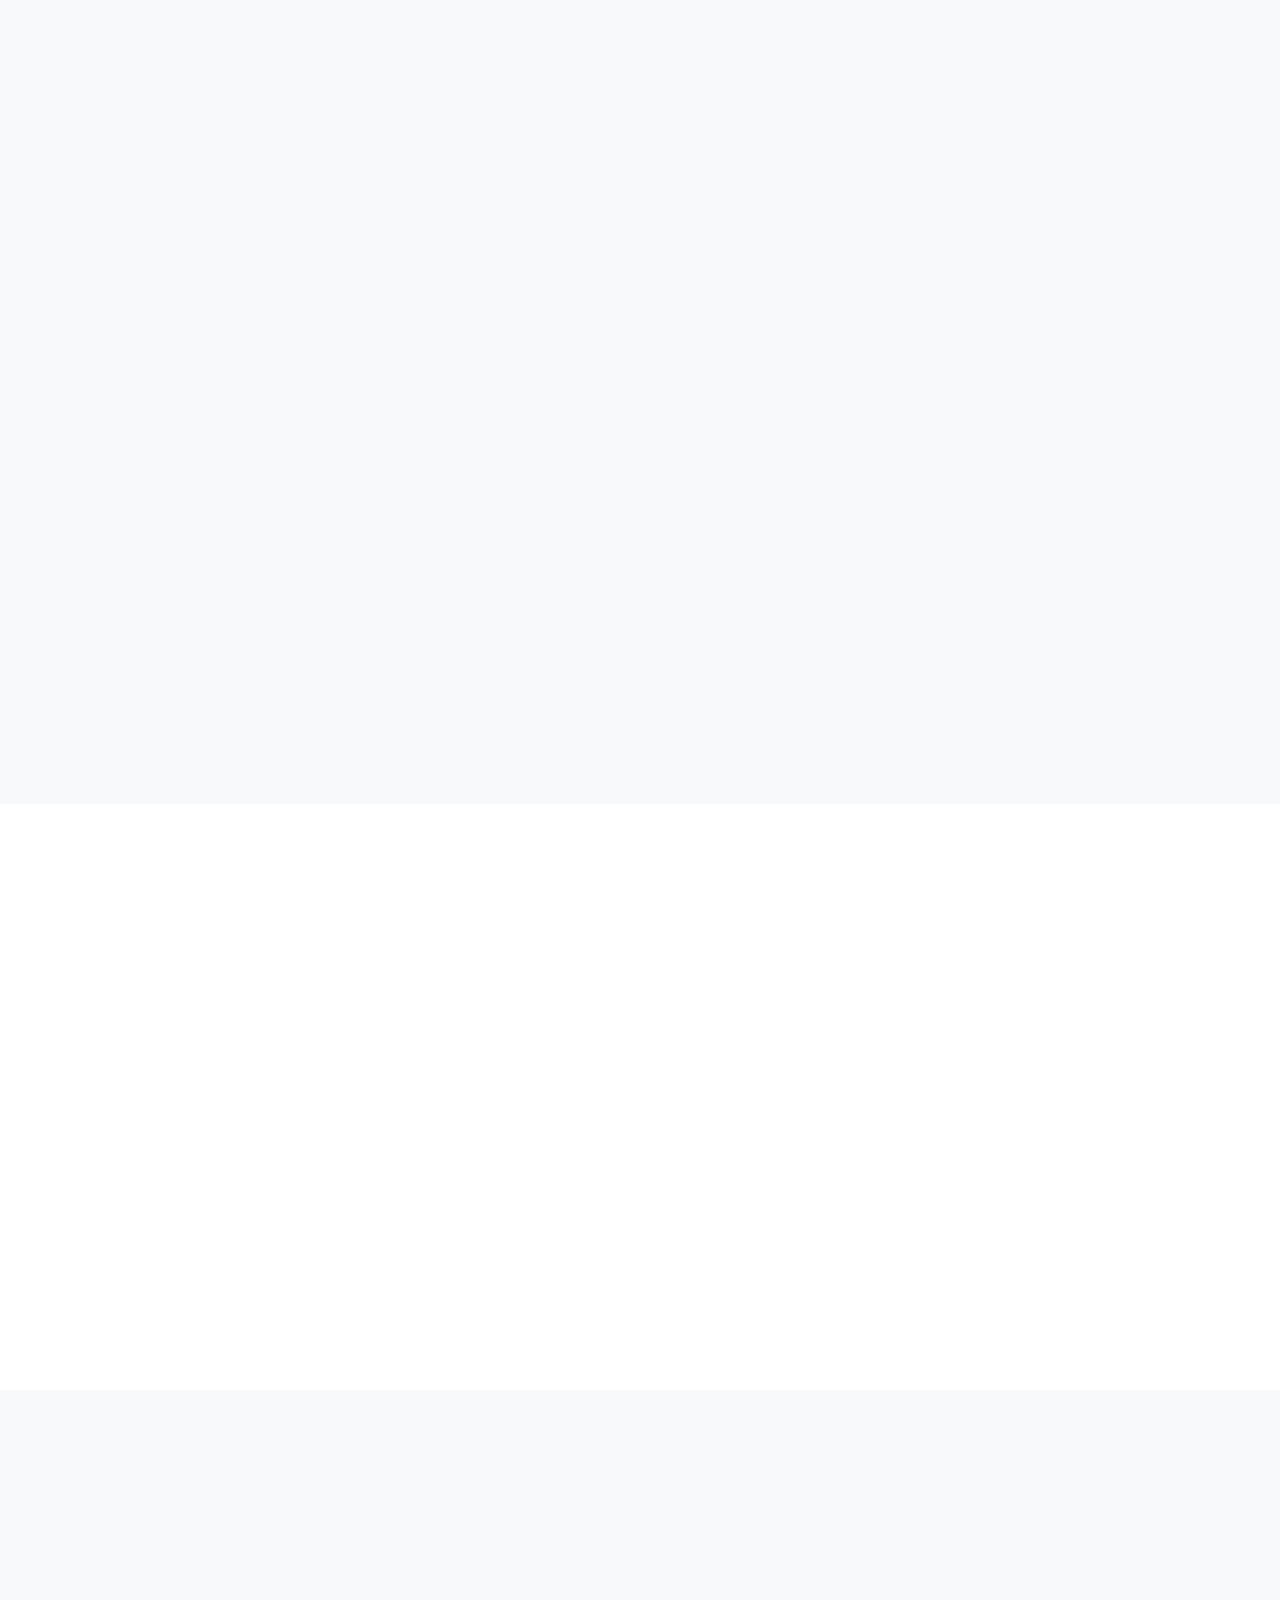
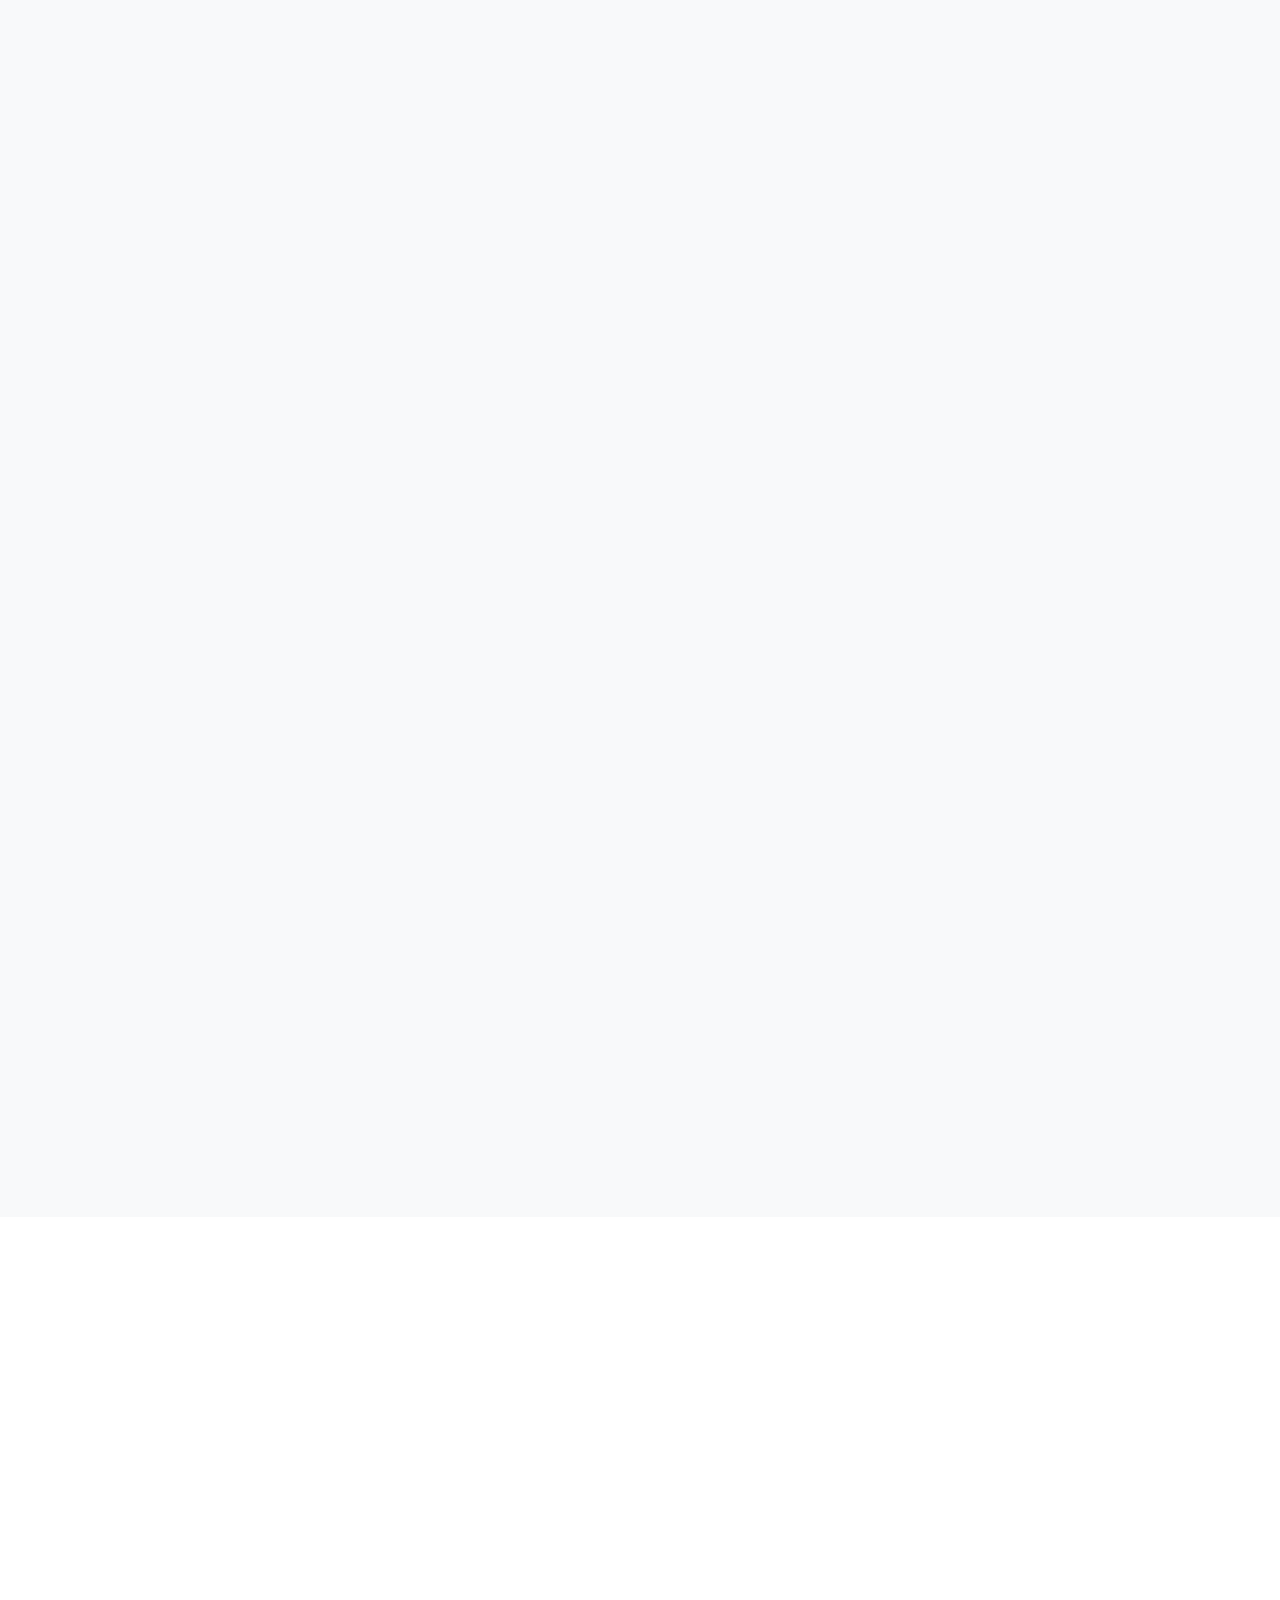
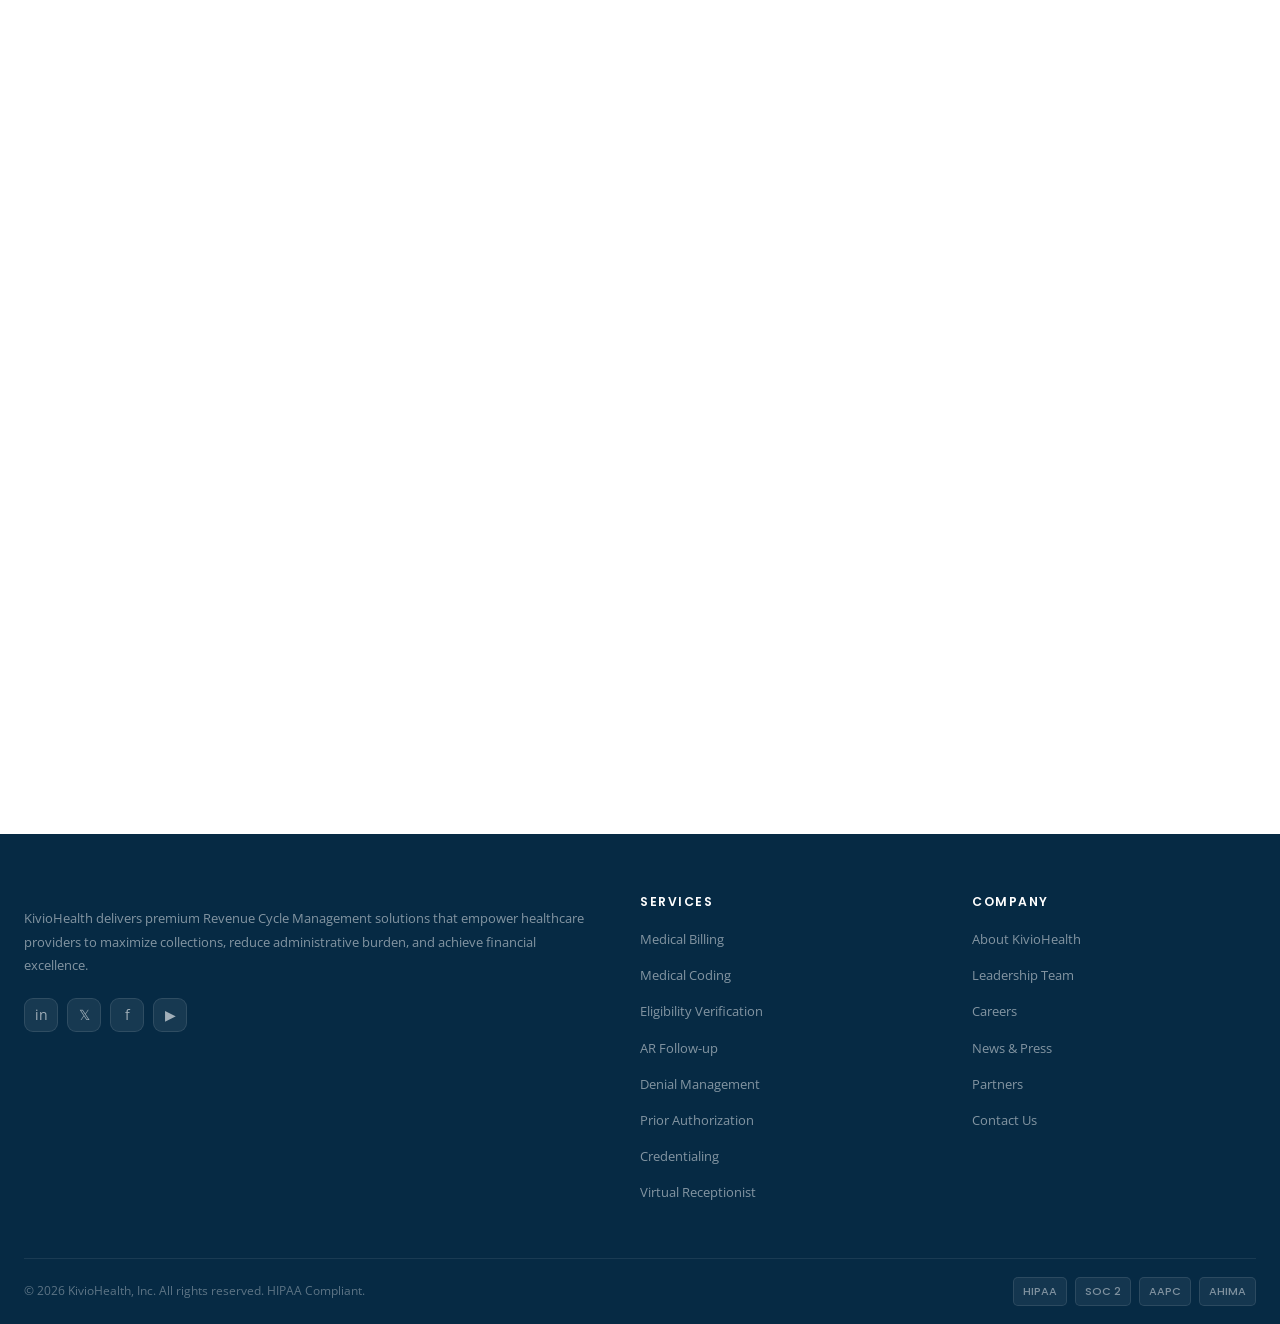
==== commit a95f788f: "added navbar images" ====
--- a/index.html
+++ b/index.html
@@ -89,7 +89,7 @@
     <div class="nav-inner" style="background-color: white;">
       <a href="#hero" class="nav-logo">
         <span class="brand-logo-wrap">
-          <img class="brand-logo" src="assets/image.png" alt="KivioHealth">
+          <img class="brand-logo" src="assets/favicon.png" alt="KivioHealth">
         </span>
       </a>
       <ul class="nav-links">
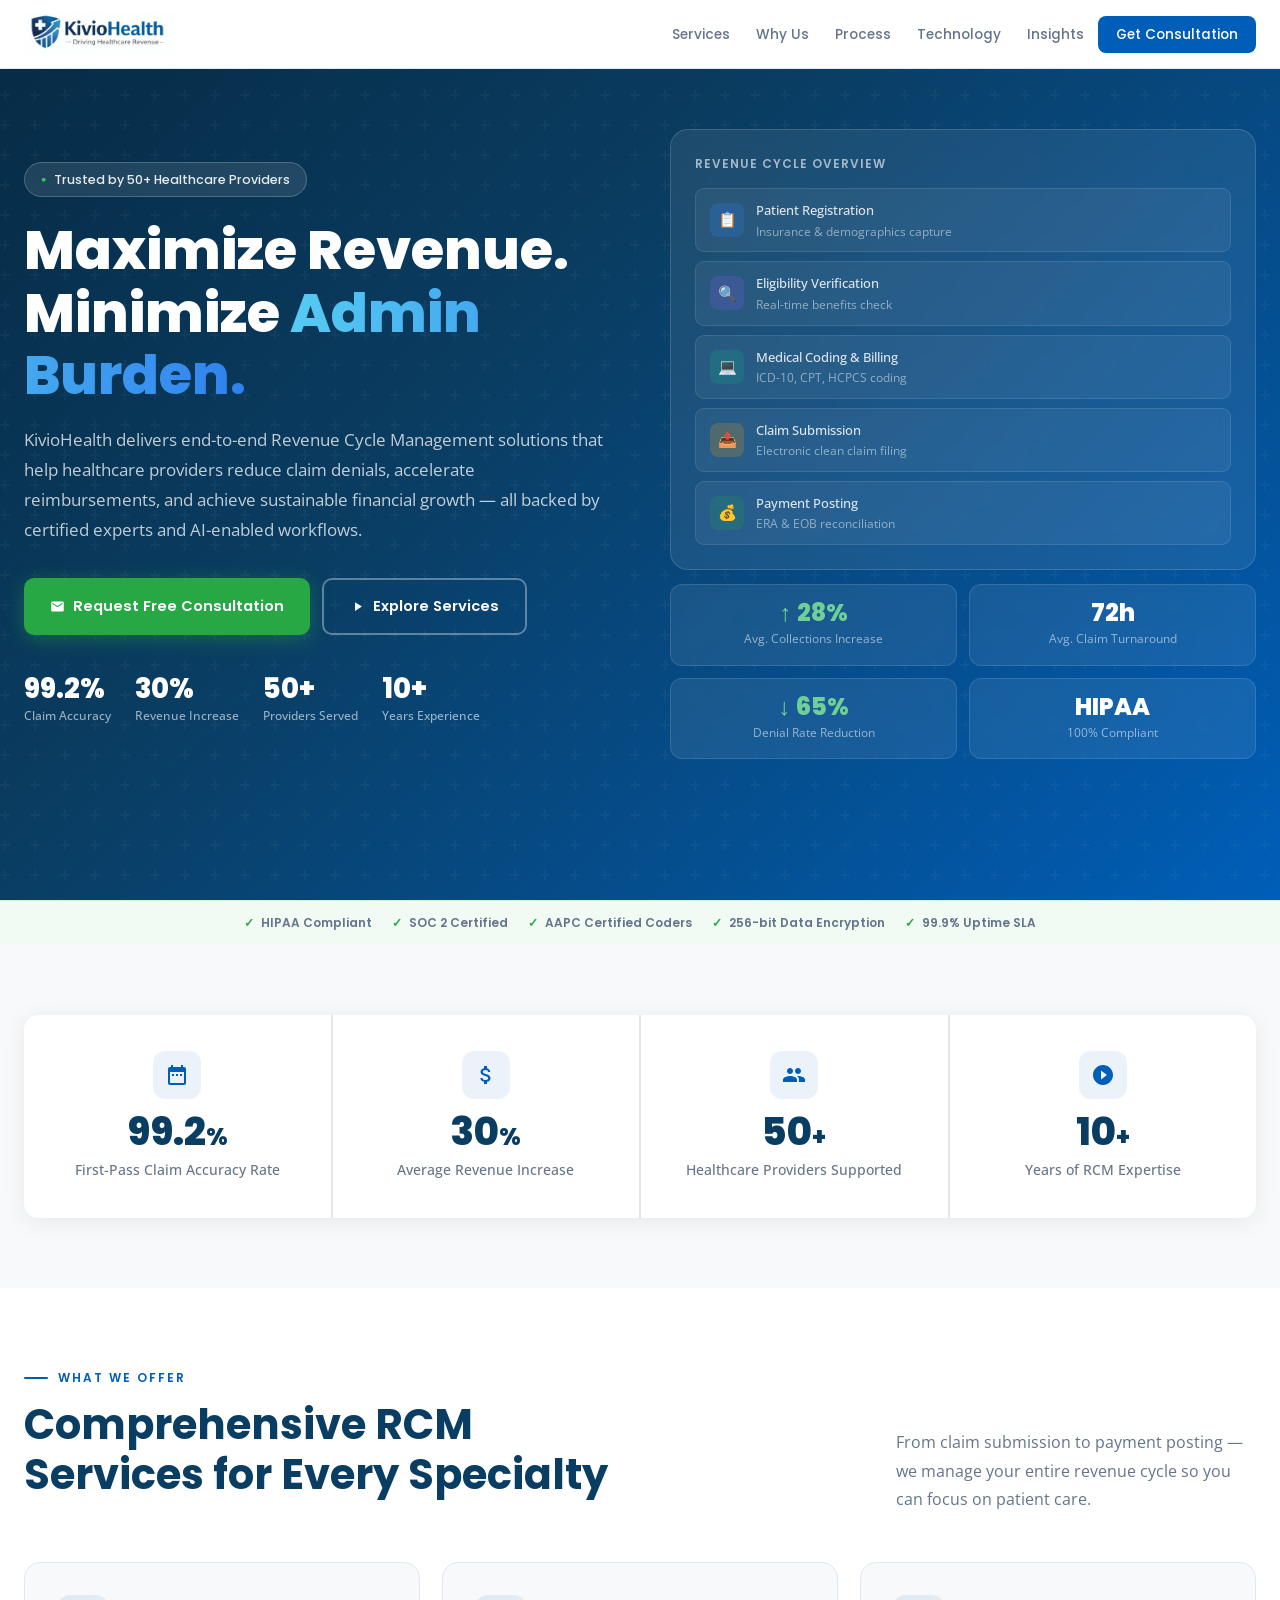
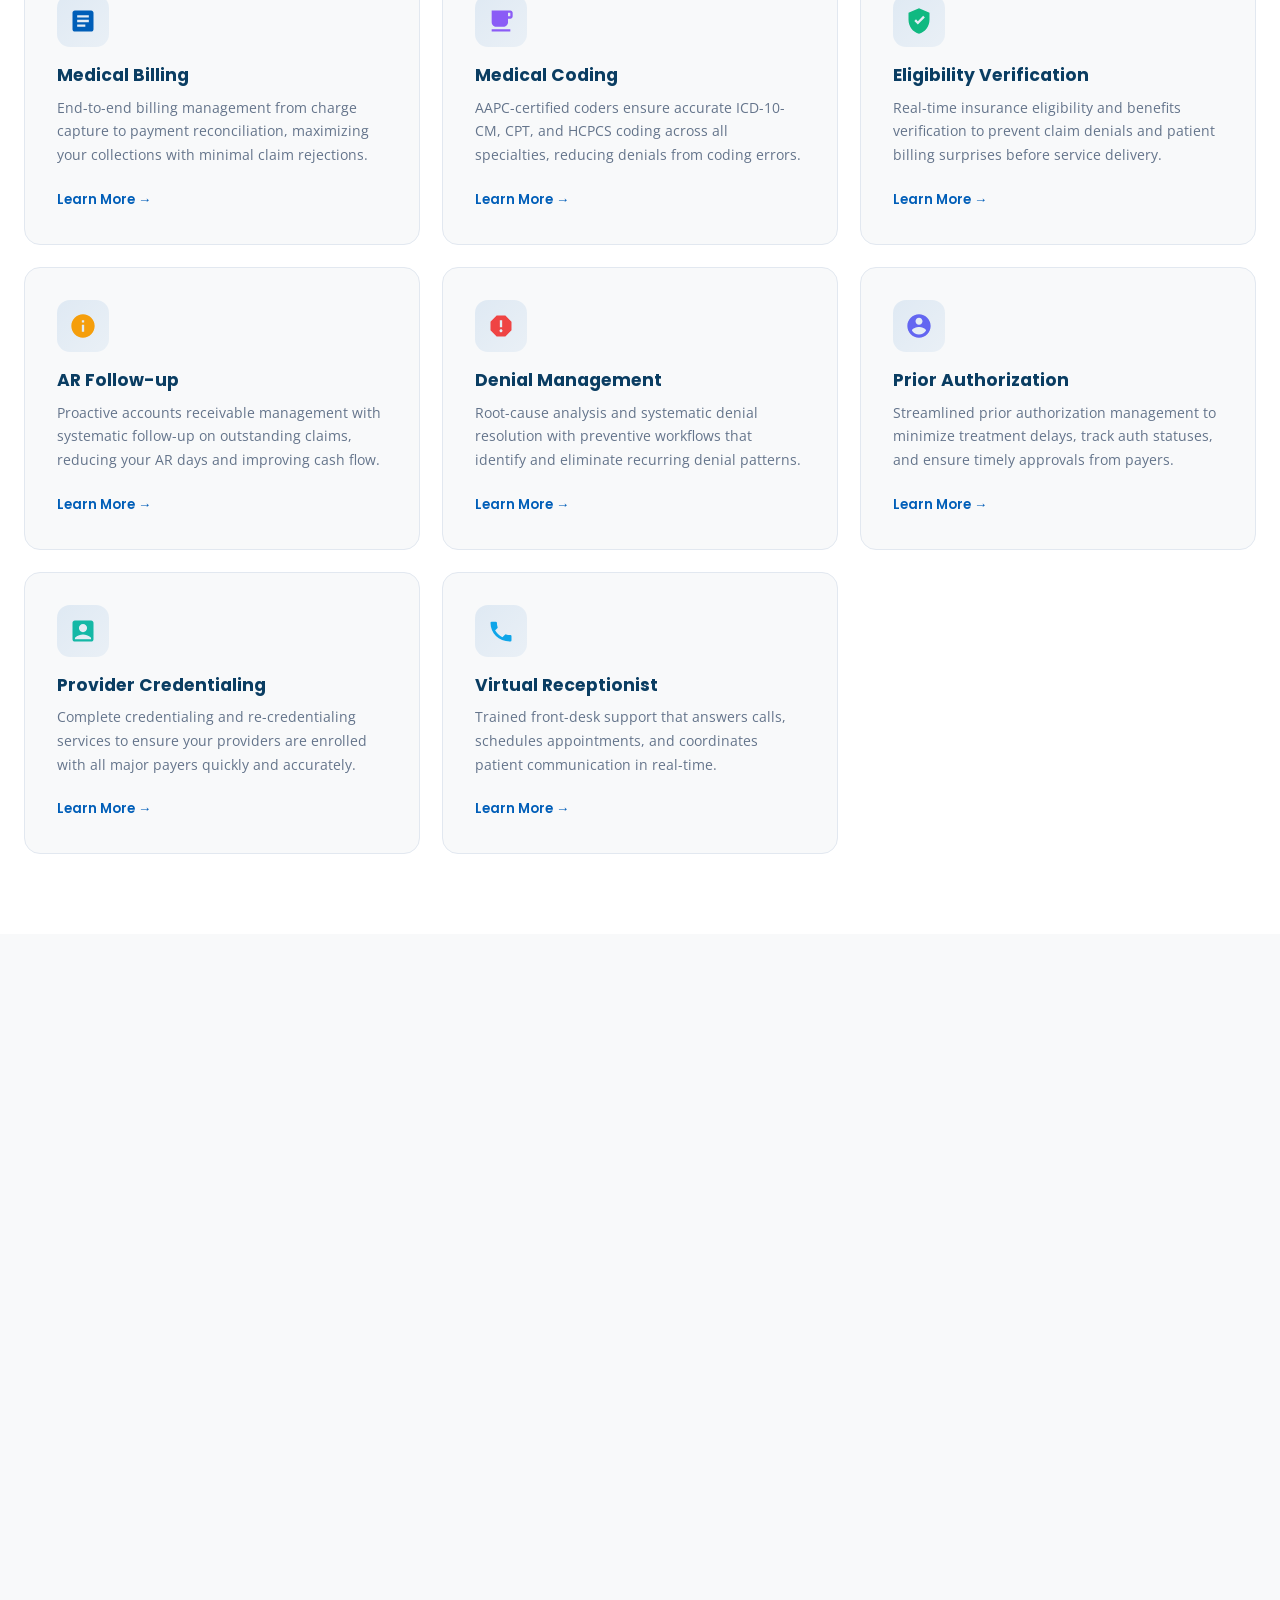
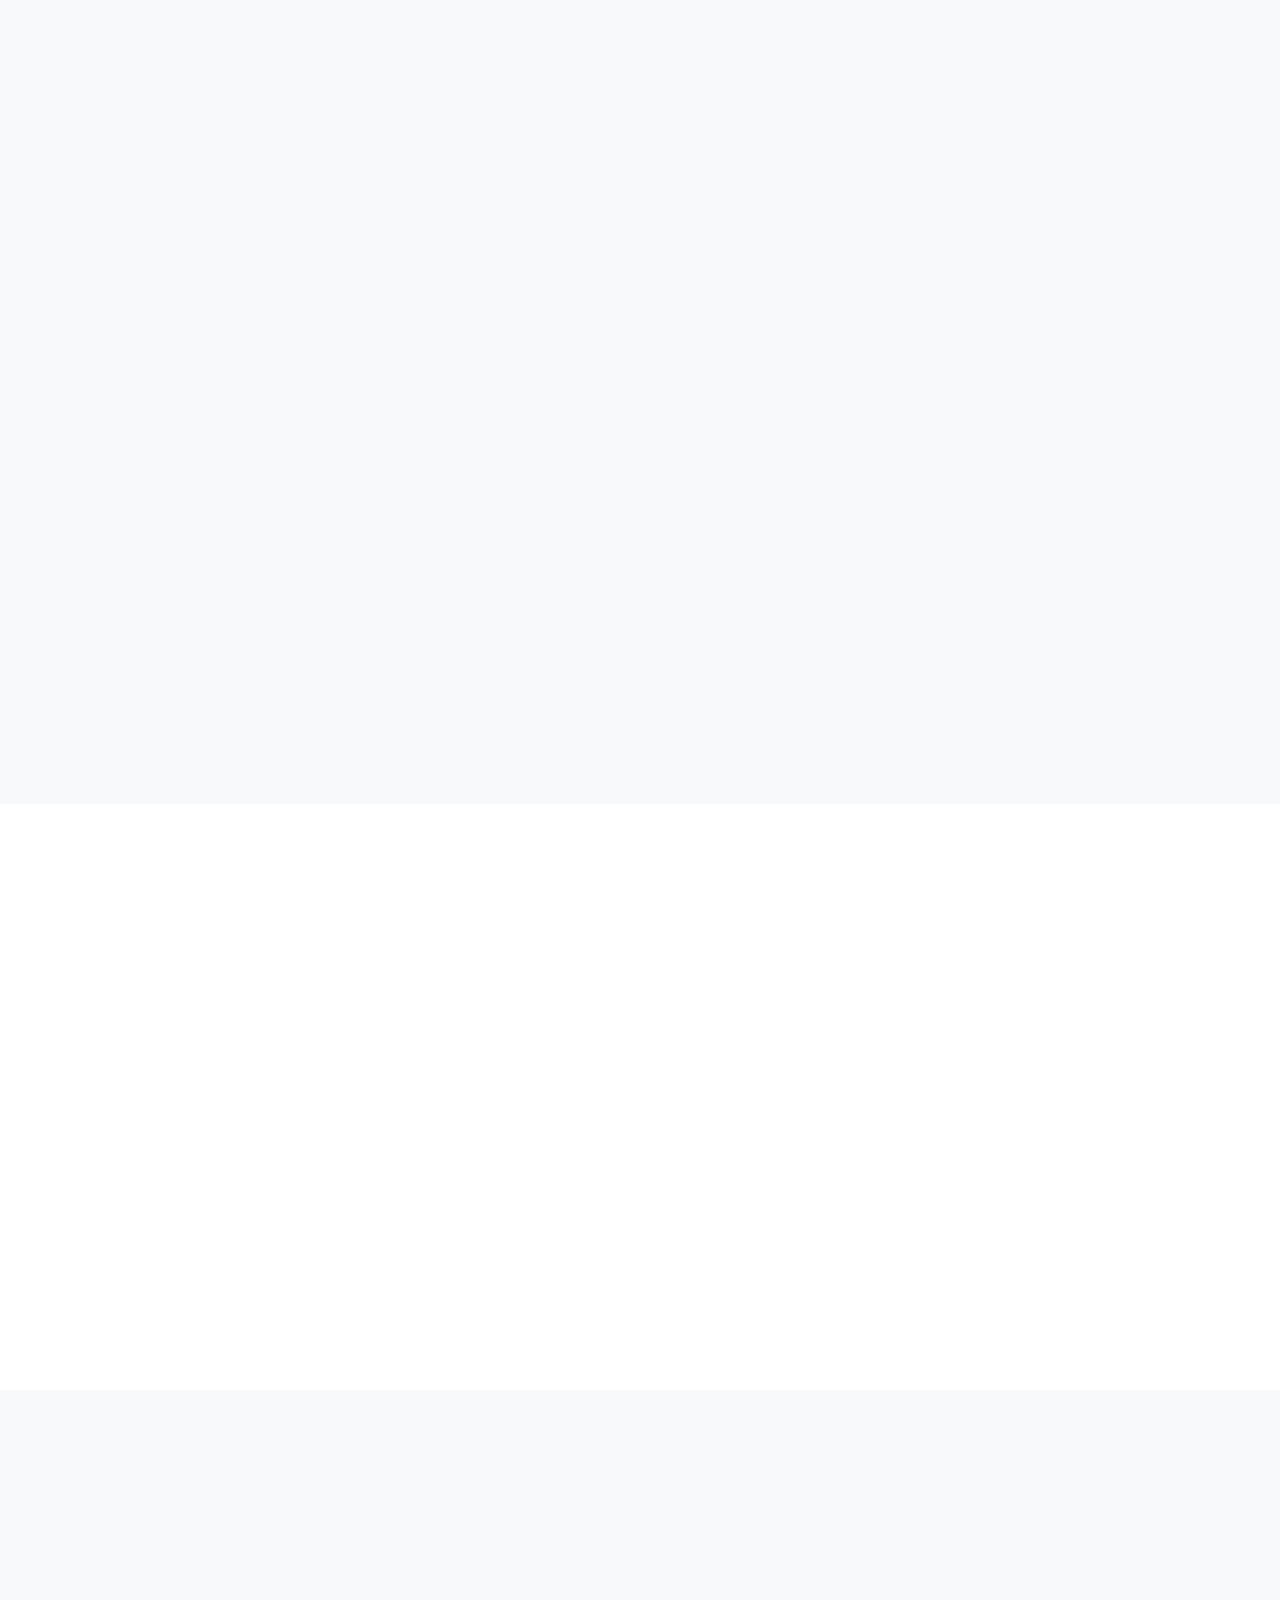
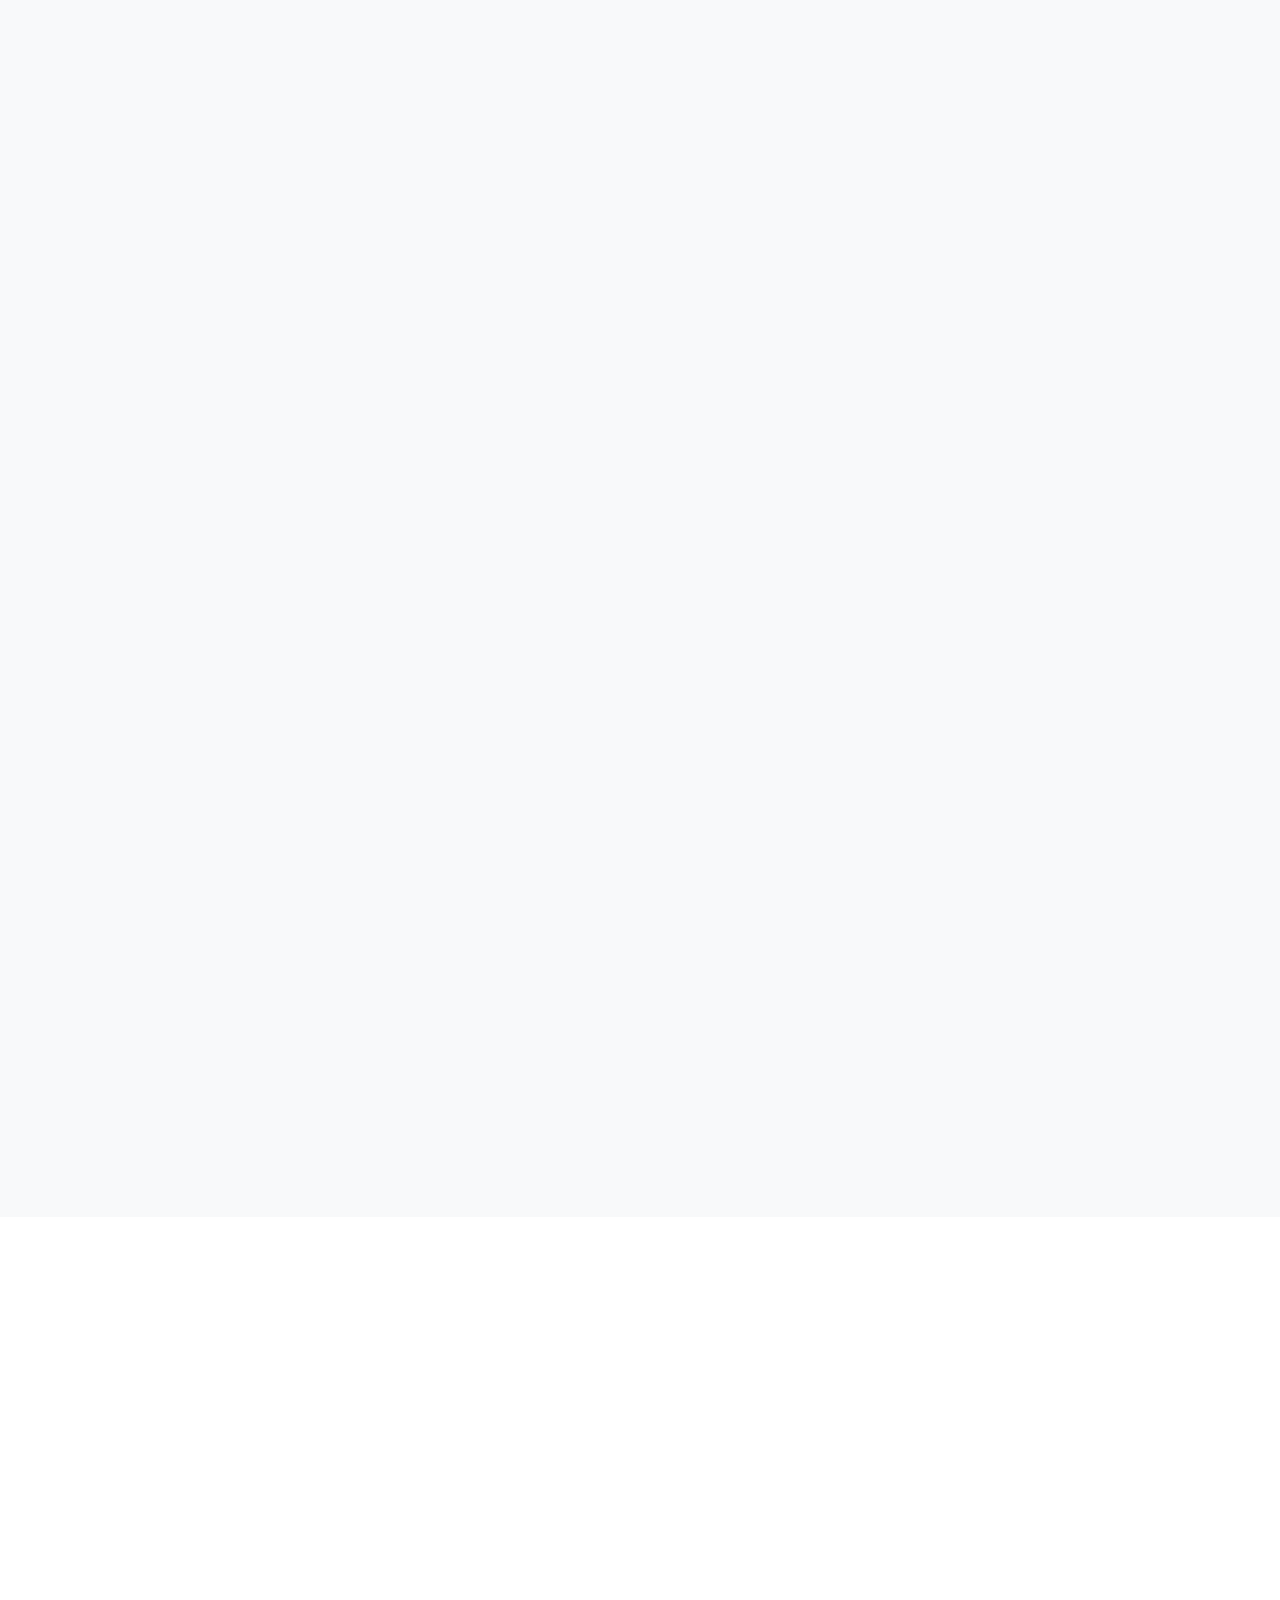
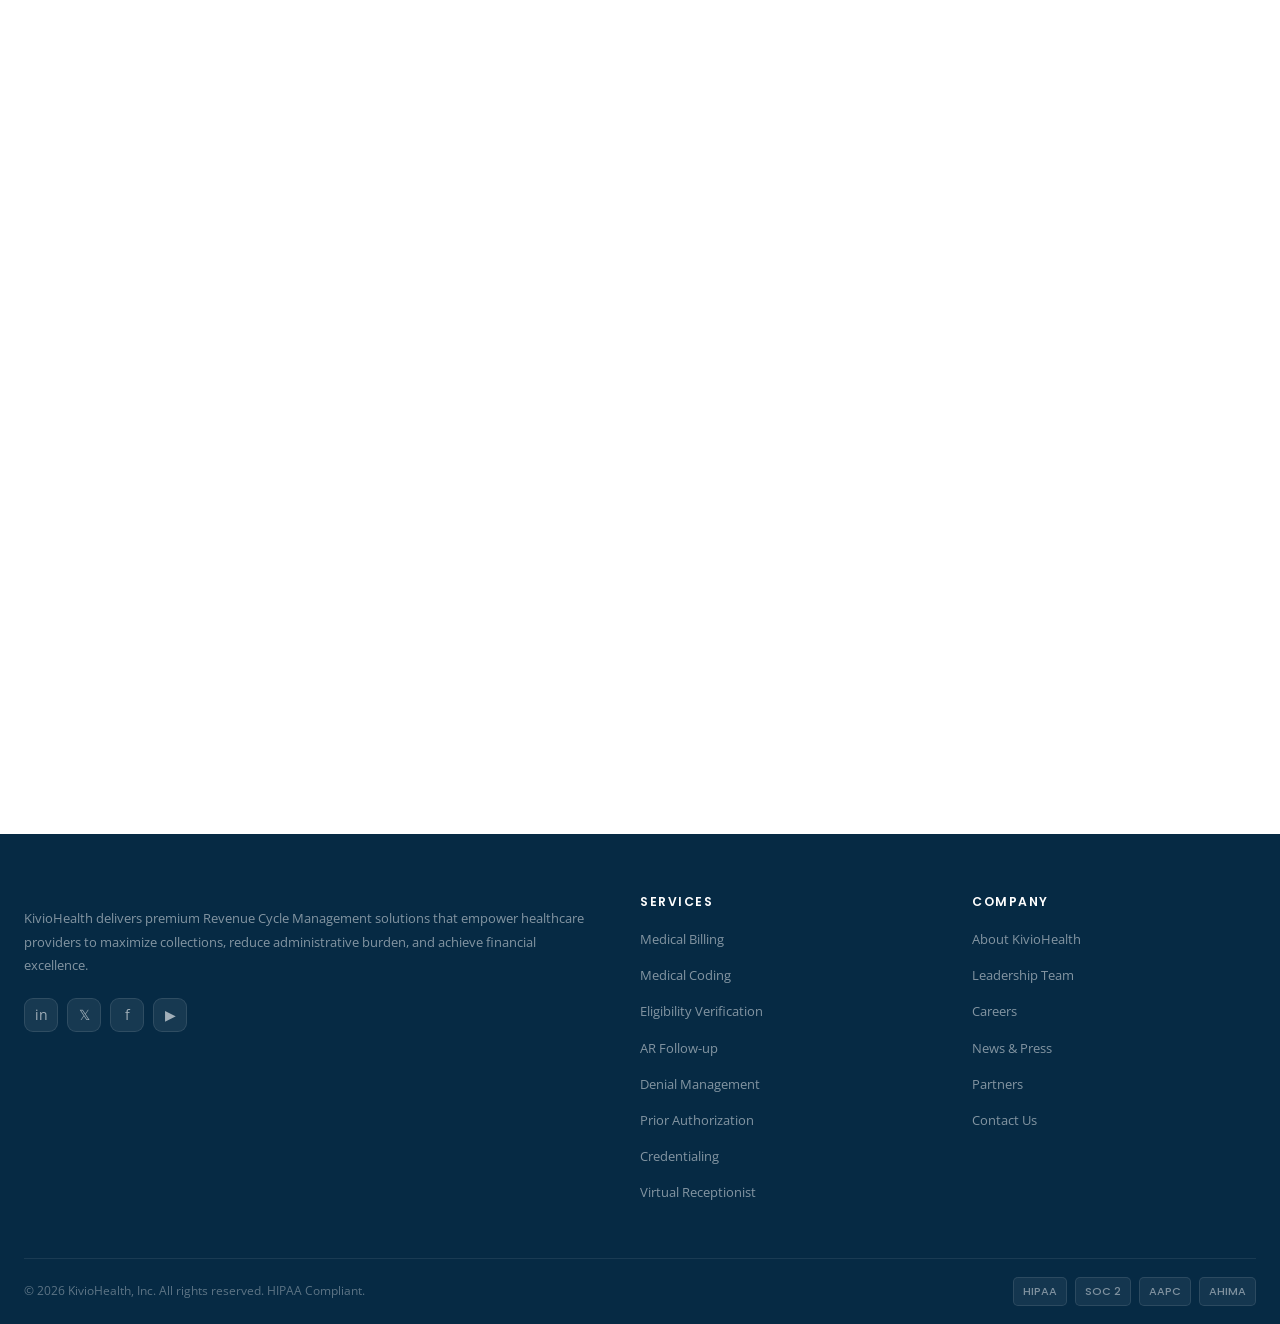
==== commit 5e266122: "added changes" ====
--- a/index.html
+++ b/index.html
@@ -89,7 +89,7 @@
     <div class="nav-inner" style="background-color: white;">
       <a href="#hero" class="nav-logo">
         <span class="brand-logo-wrap">
-          <img class="brand-logo" src="assets/favicon.png" alt="KivioHealth">
+          <img class="brand-logo" src="assets/image.png" alt="KivioHealth">
         </span>
       </a>
       <ul class="nav-links">
